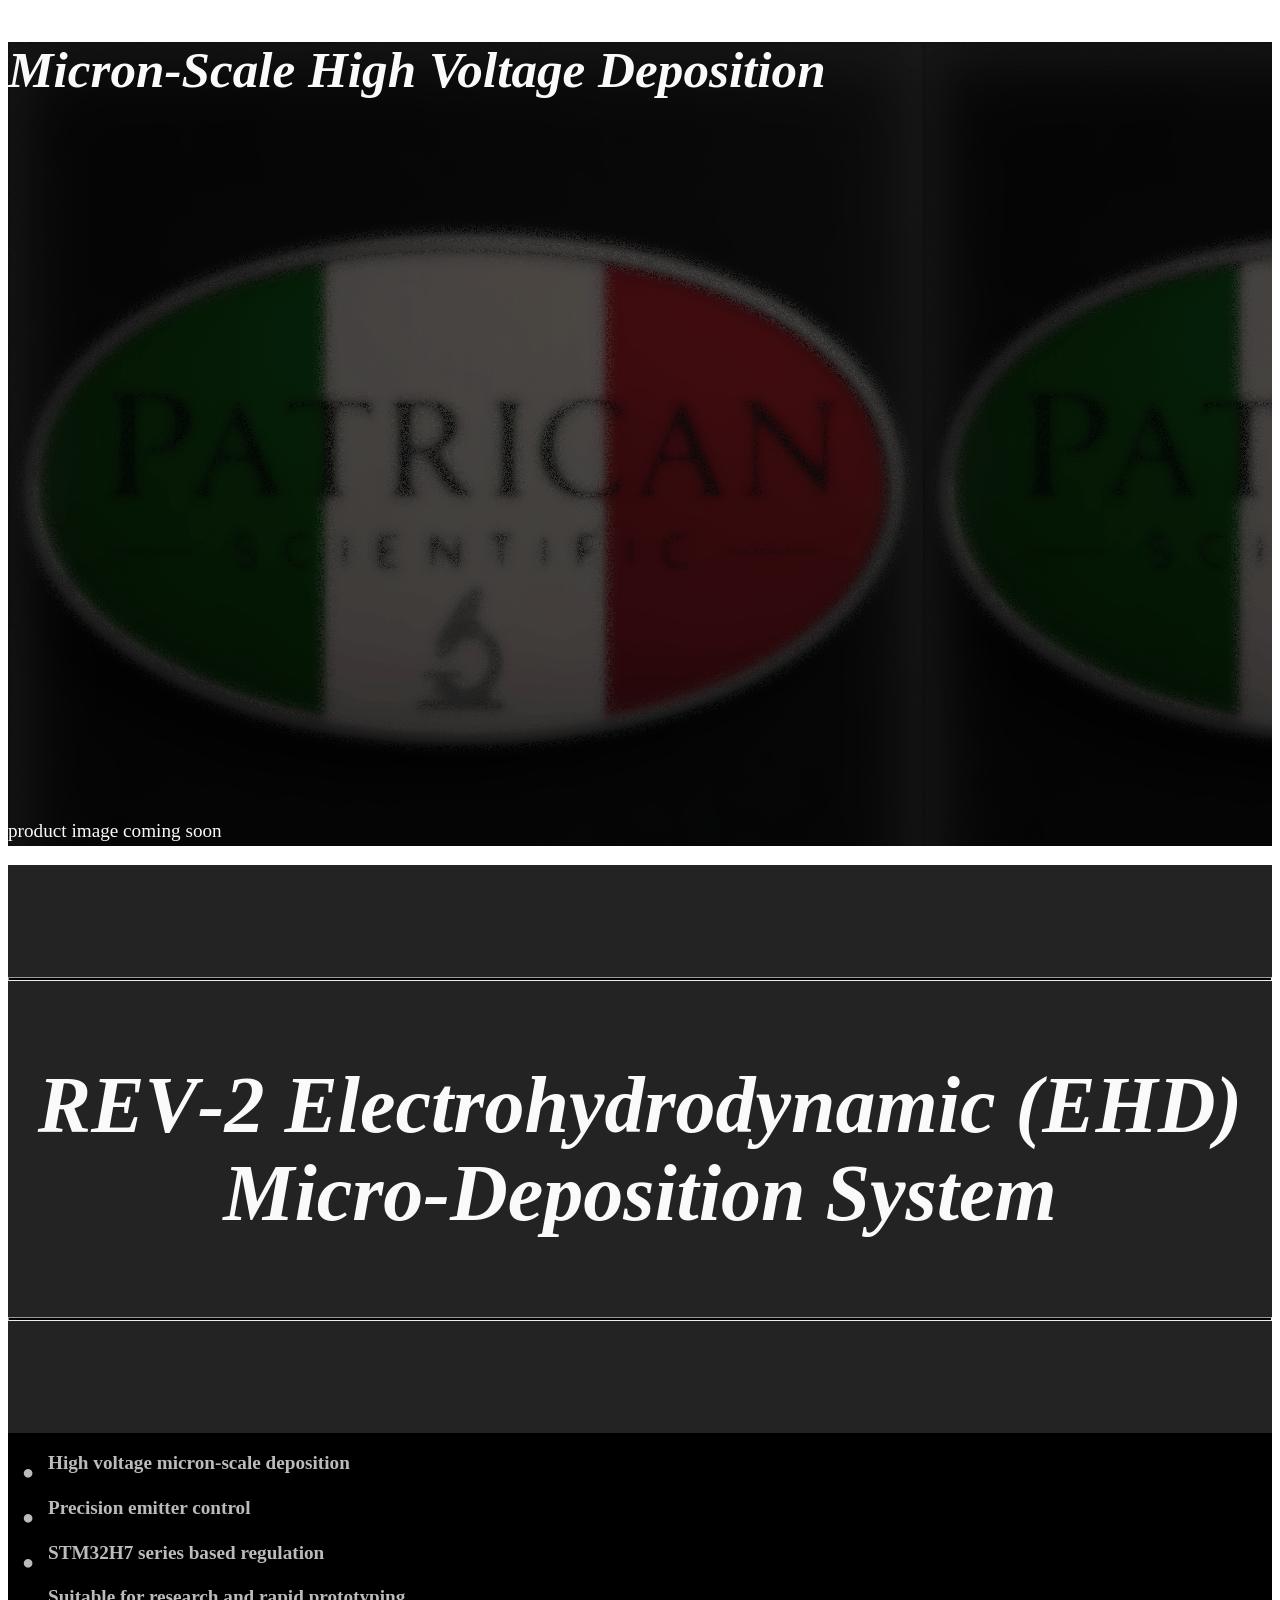
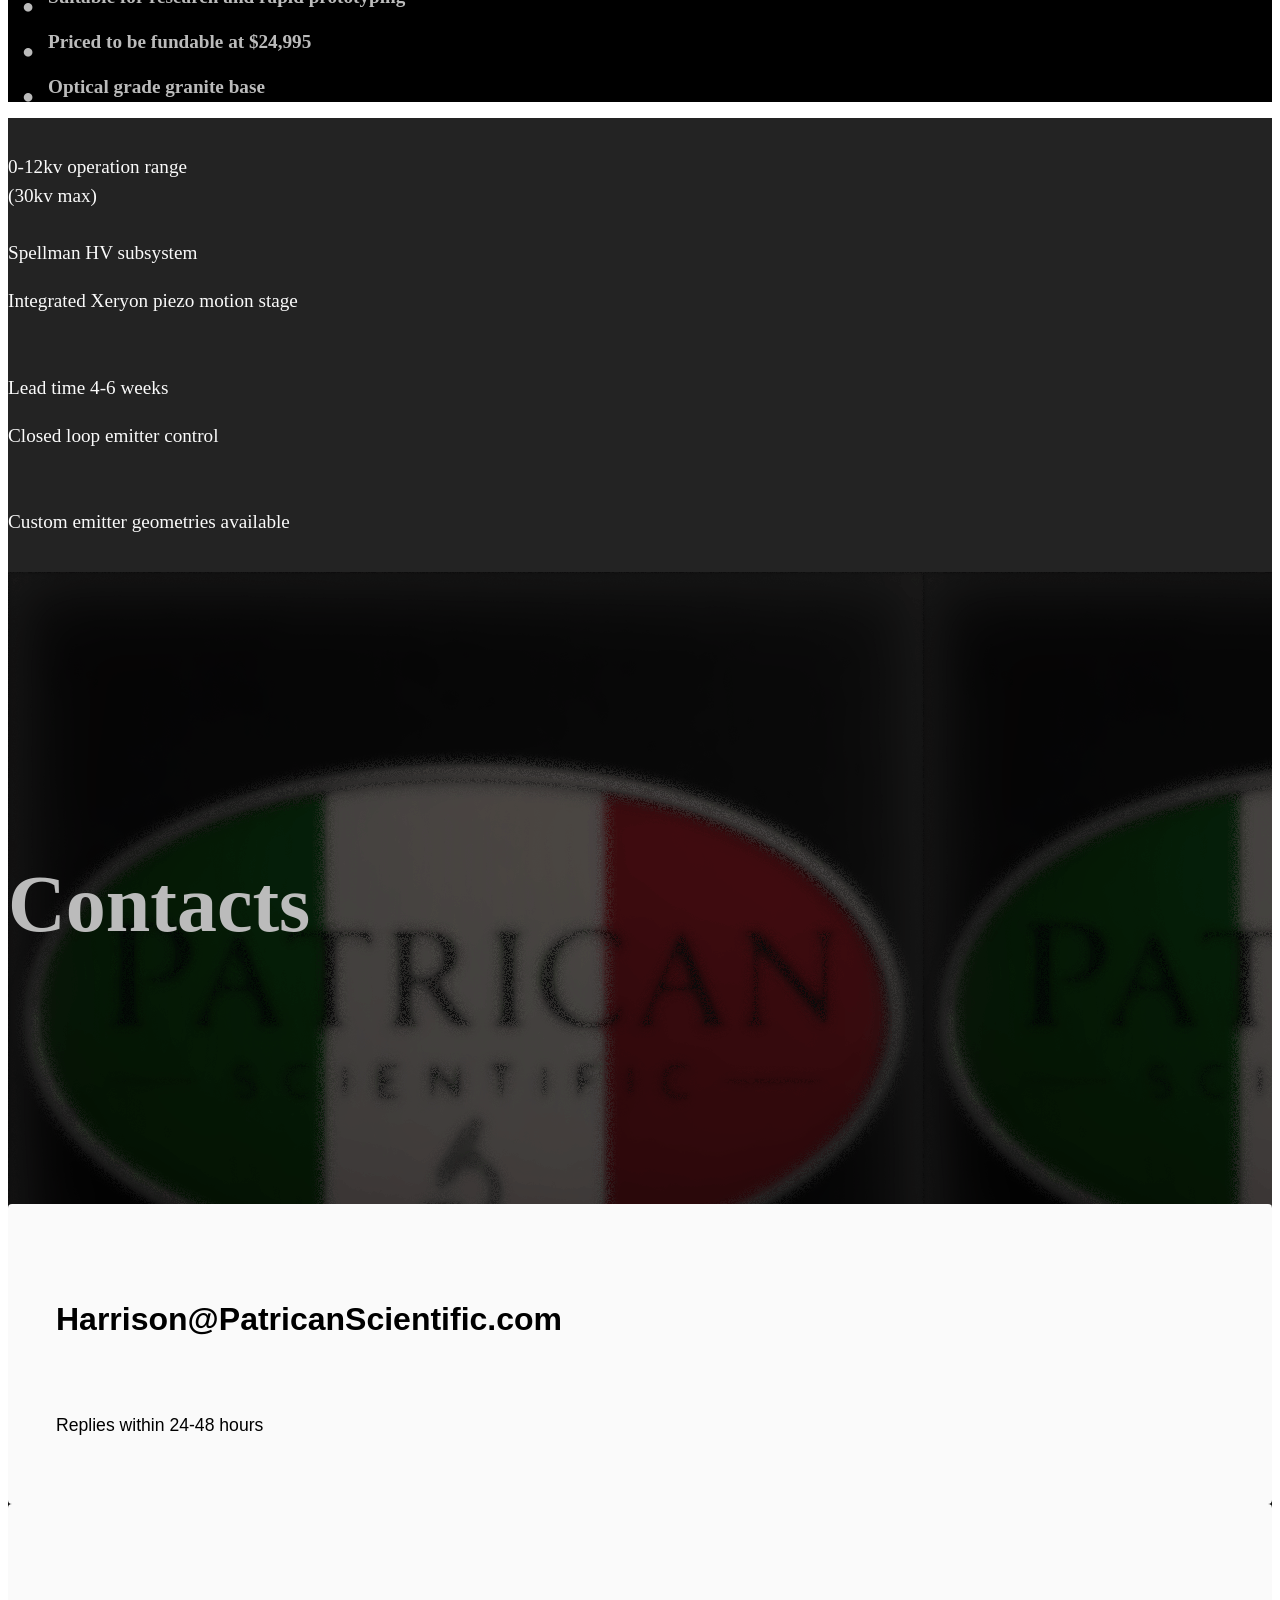
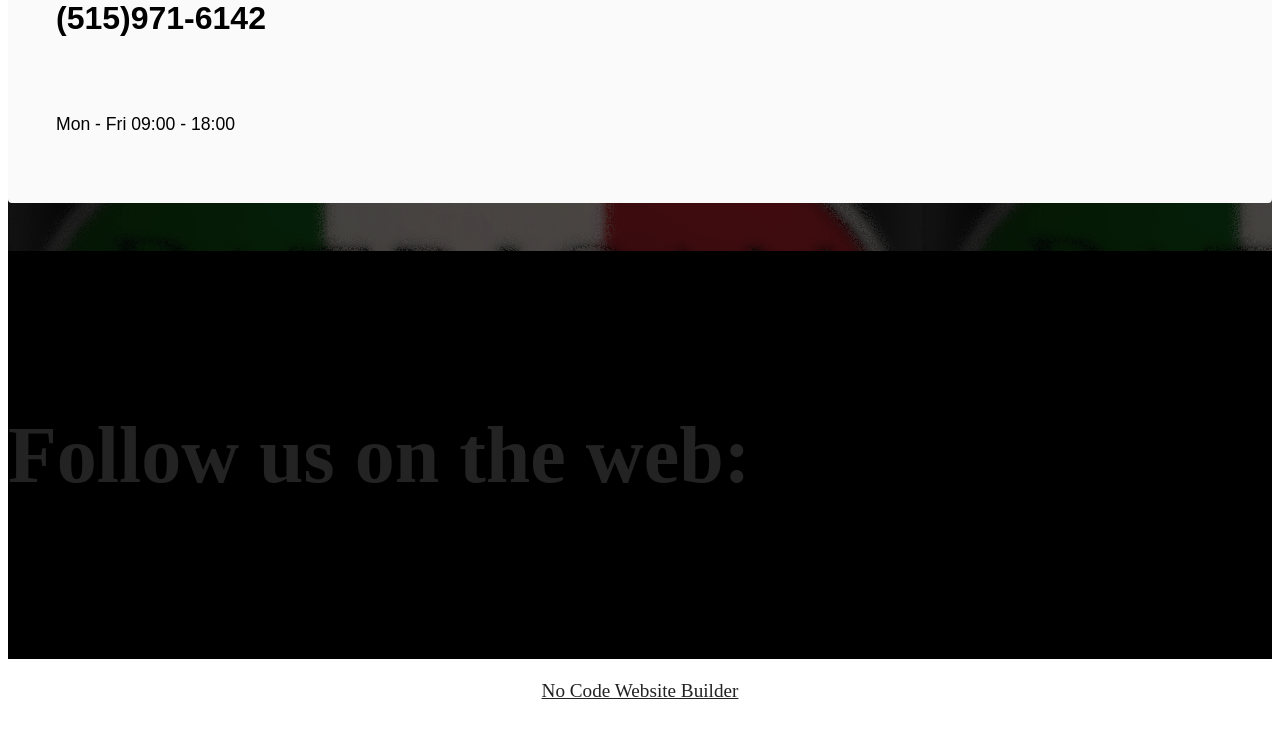
==== index.html @ cf753837 "Add files via upload" ====
<!DOCTYPE html>
<html  >
<head>
  <!-- Site made with Mobirise Website Builder v6.1.12, https://mobirise.com -->
  <meta charset="UTF-8">
  <meta http-equiv="X-UA-Compatible" content="IE=edge">
  <meta name="generator" content="Mobirise v6.1.12, mobirise.com">
  <meta name="viewport" content="width=device-width, initial-scale=1, minimum-scale=1">
  <link rel="shortcut icon" href="assets/images/logo5.png" type="image/x-icon">
  <meta name="description" content="">
  
  
  <title>Home</title>
  <link rel="stylesheet" href="assets/web/assets/mobirise-icons2/mobirise2.css">
  <link rel="stylesheet" href="assets/bootstrap/css/bootstrap.min.css">
  <link rel="stylesheet" href="assets/parallax/jarallax.css">
  <link rel="stylesheet" href="assets/animatecss/animate.css">
  <link rel="stylesheet" href="assets/socicon/css/styles.css">
  <link rel="stylesheet" href="assets/theme/css/style.css">
  <link rel="preload" href="https://fonts.googleapis.com/css?family=Ramabhadra:400&display=swap" as="style" onload="this.onload=null;this.rel='stylesheet'">
  <noscript><link rel="stylesheet" href="https://fonts.googleapis.com/css?family=Ramabhadra:400&display=swap"></noscript>
  <link rel="preload" href="https://fonts.googleapis.com/css?family=Unbounded:200,300,400,500,600,700,800,900&display=swap" as="style" onload="this.onload=null;this.rel='stylesheet'">
  <noscript><link rel="stylesheet" href="https://fonts.googleapis.com/css?family=Unbounded:200,300,400,500,600,700,800,900&display=swap"></noscript>
  <link rel="preload" href="https://fonts.googleapis.com/css?family=Jost:100,200,300,400,500,600,700,800,900,100i,200i,300i,400i,500i,600i,700i,800i,900i&display=swap" as="style" onload="this.onload=null;this.rel='stylesheet'">
  <noscript><link rel="stylesheet" href="https://fonts.googleapis.com/css?family=Jost:100,200,300,400,500,600,700,800,900,100i,200i,300i,400i,500i,600i,700i,800i,900i&display=swap"></noscript>
  <link rel="preload" as="style" href="assets/mobirise/css/mbr-additional.css?v=DB24hC"><link rel="stylesheet" href="assets/mobirise/css/mbr-additional.css?v=DB24hC" type="text/css">

  
  
  
</head>
<body>
  
  <section data-bs-version="5.1" class="header2 cid-vs7mv48EbZ mbr-fullscreen mbr-parallax-background" id="header2-0">

    

    
    <div class="mbr-overlay" style="opacity: 0.7; background-color: rgb(0, 0, 0);"></div>

    <div class="container">
        <div class="row">
            <div class="col-12 col-lg-7">
                <h1 class="mbr-section-title mbr-fonts-style mb-3 display-1"><strong style=""><em>Micron-Scale High Voltage Deposition</em></strong><br><br><br><br><br><br><br><br><br><br><br><br><strong><em><br></em></strong></h1>
                
                <p class="mbr-text mbr-fonts-style display-7">product image coming soon</p>
                
            </div>
        </div>
    </div>
</section>

<section data-bs-version="5.1" class="content6 cid-vs7t2xeZ8v" id="content6-3">
    
    <div class="container-fluid">
        <div class="row justify-content-center">
            <div class="col-md-12 col-lg-12">
                <hr class="line">
                <p class="mbr-text align-center mbr-fonts-style my-4 display-2"><strong><em>REV‑2 Electrohydrodynamic (EHD) Micro‑Deposition System</em></strong></p>
                <hr class="line">
            </div>
        </div>
    </div>
</section>

<section data-bs-version="5.1" class="content13 cid-vs7tKMHSzO" id="content13-5">
    

    
    
    <div class="container-fluid">
        <div class="row justify-content-center">
            
        </div>
        <div class="row justify-content-center">
            <div class="col-md-12 col-lg-12">
                <div class="row justify-content-center">
                    <div class="col-12 col-lg-6">
                        <ul class="list mbr-fonts-style display-7">
                            <li><strong>High voltage micron-scale deposition</strong></li>
                            <li><strong>Precision emitter control</strong></li>
                            <li><strong>STM32H7 series based regulation</strong></li>
                        </ul>
                    </div>
                    <div class="col-12 col-lg-6">
                        <ul class="list mbr-fonts-style display-7">
                            <li><strong>Suitable for research and rapid prototyping</strong></li>
                            <li><strong>Priced to be fundable at $24,995</strong></li><li><strong>Optical grade granite base</strong></li>
                        </ul>
                    </div>
                </div>
            </div>
        </div>
    </div>
</section>

<section data-bs-version="5.1" class="features18 cid-vs7vmHVQzK" id="features18-6">

    

    
    
    <div class="container">
        
        <div class="row mt-4">
            <div class="item features-without-image mb-3 col-12 col-md-4">
                <div class="item-wrapper mb-4">
                    <div class="card-box align-left">
                        
                        <p class="mbr-text mbr-fonts-style mb-3 display-7">0-12kv operation range<br>(30kv max)<br><br>Spellman HV subsystem</p>
                        <div class="link-wrap">
                            
                        </div>
                    </div>
                </div>
            </div>
            <div class="item features-without-image mb-3 col-12 col-md-4">
                <div class="item-wrapper mb-4">
                    <div class="card-box align-left">
                        
                        <p class="mbr-text mbr-fonts-style mb-3 display-7">Integrated Xeryon piezo motion stage<br><br><br>Lead time 4-6 weeks</p>
                        <div class="link-wrap">
                            
                        </div>
                    </div>
                </div>
            </div>
            <div class="item features-without-image mb-3 col-12 col-md-4">
                <div class="item-wrapper mb-4">
                    <div class="card-box align-left">
                        
                        <p class="mbr-text mbr-fonts-style mb-3 display-7">Closed loop emitter control<br><br><br>Custom emitter geometries available</p>
                        <div class="link-wrap">
                            
                        </div>
                    </div>
                </div>
            </div>
        </div>
    </div>
</section>

<section data-bs-version="5.1" class="contacts1 cid-vs7xmb3SnW mbr-parallax-background" id="contacts1-7">

    

    
    <div class="mbr-overlay" style="opacity: 0; background-color: rgb(0, 0, 0);">
    </div>
    <div class="container-fluid">
        <div class="mbr-section-head">
            <h3 class="mbr-section-title mbr-fonts-style align-center mb-0 display-2">
                <strong><br></strong><br><strong>Contacts</strong><br><br><strong><br></strong>
            </h3>
            
        </div>
        <div class="row justify-content-center mt-4">
            <div class="card col-12 col-lg-6">
                <div class="card-wrapper">
                    <div class="card-box align-center">
                        <div class="image-wrapper">
                            <span class="mbr-iconfont mobi-mbri-letter mobi-mbri" style="color: rgb(0, 0, 0); fill: rgb(0, 0, 0);"></span>
                        </div>
                        <h4 class="card-title mbr-fonts-style mb-2 display-5"><strong>Harrison@PatricanScientific.com</strong></h4>
                        <p class="mbr-text mbr-fonts-style mb-2 display-4"><br>Replies within 24-48 hours</p>
                        
                    </div>
                </div>
            </div>
            <div class="card col-12 col-lg-6">
                <div class="card-wrapper">
                    <div class="card-box align-center">
                        <div class="image-wrapper">
                            <span class="mbr-iconfont mobi-mbri-mobile-2 mobi-mbri" style="color: rgb(0, 0, 0); fill: rgb(0, 0, 0);"></span>
                        </div>
                        <h4 class="card-title mbr-fonts-style align-center mb-2 display-5">
                            <strong>(515)971-6142</strong></h4>
                        <p class="mbr-text mbr-fonts-style mb-2 display-4">
                            <br>Mon - Fri 09:00 - 18:00</p>
                        
                    </div>
                </div>
            </div>
        </div>
    </div>
</section>

<section data-bs-version="5.1" class="social2 cid-vs8x1QLv6Y" id="share2-9">
    
     
    
    
    

    <div class="container">
        <div class="media-container-row">
            <div class="col-12">
                <h3 class="mbr-section-title align-center mb-3 mbr-fonts-style display-2">
                    <strong>Follow us on the web:</strong></h3>
                <div>
                    <div class="mbr-social-likes align-center" data-counters="false">
                        <span class="btn btn-social facebook m-2">
                            <i class="socicon socicon-facebook"></i>
                        </span>
                        
                        
                        
                        
                        
                    </div>
                </div>
            </div>
        </div>
    </div>
</section><section class="display-7" style="padding: 0;align-items: center;justify-content: center;flex-wrap: wrap;    align-content: center;display: flex;position: relative;height: 4rem;"><a href="https://mobiri.se/" style="flex: 1 1;height: 4rem;position: absolute;width: 100%;z-index: 1;"><img alt="" style="height: 4rem;" src="[data-uri]"></a><p style="margin: 0;text-align: center;" class="display-7">&#8204;</p><a style="z-index:1" href="https://mobirise.com/builder/no-code-website-builder.html">No Code Website Builder</a></section><script src="assets/bootstrap/js/bootstrap.bundle.min.js"></script>  <script src="assets/parallax/jarallax.js"></script>  <script src="assets/smoothscroll/smooth-scroll.js"></script>  <script src="assets/ytplayer/index.js"></script>  <script src="assets/sociallikes/social-likes.js"></script>  <script src="assets/theme/js/script.js"></script>  
  
  
 <div id="scrollToTop" class="scrollToTop mbr-arrow-up"><a style="text-align: center;"><i class="mbr-arrow-up-icon mbr-arrow-up-icon-cm cm-icon cm-icon-smallarrow-up"></i></a></div>
    <input name="animation" type="hidden">
  </body>
</html>
---- assets/mobirise/css/mbr-additional.css ----
.btn {
  border-width: 2px;
}
body {
  font-family: Jost;
}
.display-1 {
  font-family: 'Comfortaa', display;
  font-size: 3.2rem;
  line-height: 1.1;
}
.display-1 > .mbr-iconfont {
  font-size: 4rem;
}
.display-2 {
  font-family: 'Comfortaa', display;
  font-size: 5rem;
  line-height: 1.1;
}
.display-2 > .mbr-iconfont {
  font-size: 6.25rem;
}
.display-4 {
  font-family: 'Biryani', sans-serif;
  font-size: 1.1rem;
  line-height: 1.5;
}
.display-4 > .mbr-iconfont {
  font-size: 1.375rem;
}
.display-5 {
  font-family: 'Biryani', sans-serif;
  font-size: 2rem;
  line-height: 1.5;
}
.display-5 > .mbr-iconfont {
  font-size: 2.5rem;
}
.display-7 {
  font-family: 'Comfortaa', display;
  font-size: 1.2rem;
  line-height: 1.5;
}
.display-7 > .mbr-iconfont {
  font-size: 1.5rem;
}
/* ---- Fluid typography for mobile devices ---- */
/* 1.4 - font scale ratio ( bootstrap == 1.42857 ) */
/* 100vw - current viewport width */
/* (48 - 20)  48 == 48rem == 768px, 20 == 20rem == 320px(minimal supported viewport) */
/* 0.65 - min scale variable, may vary */
@media (max-width: 992px) {
  .display-1 {
    font-size: 2.56rem;
  }
}
@media (max-width: 768px) {
  .display-1 {
    font-size: 2.24rem;
    font-size: calc( 1.77rem + (3.2 - 1.77) * ((100vw - 20rem) / (48 - 20)));
    line-height: calc( 1.1 * (1.77rem + (3.2 - 1.77) * ((100vw - 20rem) / (48 - 20))));
  }
  .display-2 {
    font-size: 4rem;
    font-size: calc( 2.4rem + (5 - 2.4) * ((100vw - 20rem) / (48 - 20)));
    line-height: calc( 1.3 * (2.4rem + (5 - 2.4) * ((100vw - 20rem) / (48 - 20))));
  }
  .display-4 {
    font-size: 0.88rem;
    font-size: calc( 1.0350000000000001rem + (1.1 - 1.0350000000000001) * ((100vw - 20rem) / (48 - 20)));
    line-height: calc( 1.4 * (1.0350000000000001rem + (1.1 - 1.0350000000000001) * ((100vw - 20rem) / (48 - 20))));
  }
  .display-5 {
    font-size: 1.6rem;
    font-size: calc( 1.35rem + (2 - 1.35) * ((100vw - 20rem) / (48 - 20)));
    line-height: calc( 1.4 * (1.35rem + (2 - 1.35) * ((100vw - 20rem) / (48 - 20))));
  }
  .display-7 {
    font-size: 0.96rem;
    font-size: calc( 1.07rem + (1.2 - 1.07) * ((100vw - 20rem) / (48 - 20)));
    line-height: calc( 1.4 * (1.07rem + (1.2 - 1.07) * ((100vw - 20rem) / (48 - 20))));
  }
}
/* Buttons */
.btn {
  padding: 0.6rem 1.2rem;
  border-radius: 4px;
}
.btn-sm {
  padding: 0.6rem 1.2rem;
  border-radius: 4px;
}
.btn-md {
  padding: 0.6rem 1.2rem;
  border-radius: 4px;
}
.btn-lg {
  padding: 1rem 2.6rem;
  border-radius: 4px;
}
.bg-primary {
  background-color: #232323 !important;
}
.bg-success {
  background-color: #bbbbbb !important;
}
.bg-info {
  background-color: #74da70 !important;
}
.bg-warning {
  background-color: #000000 !important;
}
.bg-danger {
  background-color: #ffe885 !important;
}
.btn-primary,
.btn-primary:active {
  background-color: #232323 !important;
  border-color: #232323 !important;
  color: #ffffff !important;
  box-shadow: 0 2px 2px 0 rgba(0, 0, 0, 0.2);
}
.btn-primary:hover,
.btn-primary:focus,
.btn-primary.focus,
.btn-primary.active {
  color: #ffffff !important;
  background-color: #000000 !important;
  border-color: #000000 !important;
  box-shadow: 0 2px 5px 0 rgba(0, 0, 0, 0.2);
}
.btn-primary.disabled,
.btn-primary:disabled {
  color: #ffffff !important;
  background-color: #000000 !important;
  border-color: #000000 !important;
}
.btn-secondary,
.btn-secondary:active {
  background-color: #ff6666 !important;
  border-color: #ff6666 !important;
  color: #ffffff !important;
  box-shadow: 0 2px 2px 0 rgba(0, 0, 0, 0.2);
}
.btn-secondary:hover,
.btn-secondary:focus,
.btn-secondary.focus,
.btn-secondary.active {
  color: #ffffff !important;
  background-color: #ff0f0f !important;
  border-color: #ff0f0f !important;
  box-shadow: 0 2px 5px 0 rgba(0, 0, 0, 0.2);
}
.btn-secondary.disabled,
.btn-secondary:disabled {
  color: #ffffff !important;
  background-color: #ff0f0f !important;
  border-color: #ff0f0f !important;
}
.btn-info,
.btn-info:active {
  background-color: #74da70 !important;
  border-color: #74da70 !important;
  color: #ffffff !important;
  box-shadow: 0 2px 2px 0 rgba(0, 0, 0, 0.2);
}
.btn-info:hover,
.btn-info:focus,
.btn-info.focus,
.btn-info.active {
  color: #ffffff !important;
  background-color: #37c132 !important;
  border-color: #37c132 !important;
  box-shadow: 0 2px 5px 0 rgba(0, 0, 0, 0.2);
}
.btn-info.disabled,
.btn-info:disabled {
  color: #ffffff !important;
  background-color: #37c132 !important;
  border-color: #37c132 !important;
}
.btn-success,
.btn-success:active {
  background-color: #bbbbbb !important;
  border-color: #bbbbbb !important;
  color: #ffffff !important;
  box-shadow: 0 2px 2px 0 rgba(0, 0, 0, 0.2);
}
.btn-success:hover,
.btn-success:focus,
.btn-success.focus,
.btn-success.active {
  color: #ffffff !important;
  background-color: #909090 !important;
  border-color: #909090 !important;
  box-shadow: 0 2px 5px 0 rgba(0, 0, 0, 0.2);
}
.btn-success.disabled,
.btn-success:disabled {
  color: #ffffff !important;
  background-color: #909090 !important;
  border-color: #909090 !important;
}
.btn-warning,
.btn-warning:active {
  background-color: #000000 !important;
  border-color: #000000 !important;
  color: #ffffff !important;
  box-shadow: 0 2px 2px 0 rgba(0, 0, 0, 0.2);
}
.btn-warning:hover,
.btn-warning:focus,
.btn-warning.focus,
.btn-warning.active {
  color: #ffffff !important;
  background-color: #000000 !important;
  border-color: #000000 !important;
  box-shadow: 0 2px 5px 0 rgba(0, 0, 0, 0.2);
}
.btn-warning.disabled,
.btn-warning:disabled {
  color: #ffffff !important;
  background-color: #000000 !important;
  border-color: #000000 !important;
}
.btn-danger,
.btn-danger:active {
  background-color: #ffe885 !important;
  border-color: #ffe885 !important;
  color: #856c00 !important;
  box-shadow: 0 2px 2px 0 rgba(0, 0, 0, 0.2);
}
.btn-danger:hover,
.btn-danger:focus,
.btn-danger.focus,
.btn-danger.active {
  color: #2e2600 !important;
  background-color: #ffd82e !important;
  border-color: #ffd82e !important;
  box-shadow: 0 2px 5px 0 rgba(0, 0, 0, 0.2);
}
.btn-danger.disabled,
.btn-danger:disabled {
  color: #856c00 !important;
  background-color: #ffd82e !important;
  border-color: #ffd82e !important;
}
.btn-white,
.btn-white:active {
  background-color: #fafafa !important;
  border-color: #fafafa !important;
  color: #7a7a7a !important;
  box-shadow: 0 2px 2px 0 rgba(0, 0, 0, 0.2);
}
.btn-white:hover,
.btn-white:focus,
.btn-white.focus,
.btn-white.active {
  color: #4f4f4f !important;
  background-color: #cfcfcf !important;
  border-color: #cfcfcf !important;
  box-shadow: 0 2px 5px 0 rgba(0, 0, 0, 0.2);
}
.btn-white.disabled,
.btn-white:disabled {
  color: #7a7a7a !important;
  background-color: #cfcfcf !important;
  border-color: #cfcfcf !important;
}
.btn-black,
.btn-black:active {
  background-color: #232323 !important;
  border-color: #232323 !important;
  color: #ffffff !important;
  box-shadow: 0 2px 2px 0 rgba(0, 0, 0, 0.2);
}
.btn-black:hover,
.btn-black:focus,
.btn-black.focus,
.btn-black.active {
  color: #ffffff !important;
  background-color: #000000 !important;
  border-color: #000000 !important;
  box-shadow: 0 2px 5px 0 rgba(0, 0, 0, 0.2);
}
.btn-black.disabled,
.btn-black:disabled {
  color: #ffffff !important;
  background-color: #000000 !important;
  border-color: #000000 !important;
}
.btn-primary-outline,
.btn-primary-outline:active {
  background-color: transparent !important;
  border-color: #232323;
  color: #232323;
}
.btn-primary-outline:hover,
.btn-primary-outline:focus,
.btn-primary-outline.focus,
.btn-primary-outline.active {
  color: #000000 !important;
  background-color: transparent!important;
  border-color: #000000 !important;
  box-shadow: none!important;
}
.btn-primary-outline.disabled,
.btn-primary-outline:disabled {
  color: #ffffff !important;
  background-color: #232323 !important;
  border-color: #232323 !important;
}
.btn-secondary-outline,
.btn-secondary-outline:active {
  background-color: transparent !important;
  border-color: #ff6666;
  color: #ff6666;
}
.btn-secondary-outline:hover,
.btn-secondary-outline:focus,
.btn-secondary-outline.focus,
.btn-secondary-outline.active {
  color: #ff0f0f !important;
  background-color: transparent!important;
  border-color: #ff0f0f !important;
  box-shadow: none!important;
}
.btn-secondary-outline.disabled,
.btn-secondary-outline:disabled {
  color: #ffffff !important;
  background-color: #ff6666 !important;
  border-color: #ff6666 !important;
}
.btn-info-outline,
.btn-info-outline:active {
  background-color: transparent !important;
  border-color: #74da70;
  color: #74da70;
}
.btn-info-outline:hover,
.btn-info-outline:focus,
.btn-info-outline.focus,
.btn-info-outline.active {
  color: #37c132 !important;
  background-color: transparent!important;
  border-color: #37c132 !important;
  box-shadow: none!important;
}
.btn-info-outline.disabled,
.btn-info-outline:disabled {
  color: #ffffff !important;
  background-color: #74da70 !important;
  border-color: #74da70 !important;
}
.btn-success-outline,
.btn-success-outline:active {
  background-color: transparent !important;
  border-color: #bbbbbb;
  color: #bbbbbb;
}
.btn-success-outline:hover,
.btn-success-outline:focus,
.btn-success-outline.focus,
.btn-success-outline.active {
  color: #909090 !important;
  background-color: transparent!important;
  border-color: #909090 !important;
  box-shadow: none!important;
}
.btn-success-outline.disabled,
.btn-success-outline:disabled {
  color: #ffffff !important;
  background-color: #bbbbbb !important;
  border-color: #bbbbbb !important;
}
.btn-warning-outline,
.btn-warning-outline:active {
  background-color: transparent !important;
  border-color: #000000;
  color: #000000;
}
.btn-warning-outline:hover,
.btn-warning-outline:focus,
.btn-warning-outline.focus,
.btn-warning-outline.active {
  color: #000000 !important;
  background-color: transparent!important;
  border-color: #000000 !important;
  box-shadow: none!important;
}
.btn-warning-outline.disabled,
.btn-warning-outline:disabled {
  color: #ffffff !important;
  background-color: #000000 !important;
  border-color: #000000 !important;
}
.btn-danger-outline,
.btn-danger-outline:active {
  background-color: transparent !important;
  border-color: #ffe885;
  color: #ffe885;
}
.btn-danger-outline:hover,
.btn-danger-outline:focus,
.btn-danger-outline.focus,
.btn-danger-outline.active {
  color: #ffd82e !important;
  background-color: transparent!important;
  border-color: #ffd82e !important;
  box-shadow: none!important;
}
.btn-danger-outline.disabled,
.btn-danger-outline:disabled {
  color: #856c00 !important;
  background-color: #ffe885 !important;
  border-color: #ffe885 !important;
}
.btn-black-outline,
.btn-black-outline:active {
  background-color: transparent !important;
  border-color: #232323;
  color: #232323;
}
.btn-black-outline:hover,
.btn-black-outline:focus,
.btn-black-outline.focus,
.btn-black-outline.active {
  color: #000000 !important;
  background-color: transparent!important;
  border-color: #000000 !important;
  box-shadow: none!important;
}
.btn-black-outline.disabled,
.btn-black-outline:disabled {
  color: #ffffff !important;
  background-color: #232323 !important;
  border-color: #232323 !important;
}
.btn-white-outline,
.btn-white-outline:active {
  background-color: transparent !important;
  border-color: #fafafa;
  color: #fafafa;
}
.btn-white-outline:hover,
.btn-white-outline:focus,
.btn-white-outline.focus,
.btn-white-outline.active {
  color: #cfcfcf !important;
  background-color: transparent!important;
  border-color: #cfcfcf !important;
  box-shadow: none!important;
}
.btn-white-outline.disabled,
.btn-white-outline:disabled {
  color: #7a7a7a !important;
  background-color: #fafafa !important;
  border-color: #fafafa !important;
}
.text-primary {
  color: #232323 !important;
}
.text-secondary {
  color: #ff6666 !important;
}
.text-success {
  color: #bbbbbb !important;
}
.text-info {
  color: #74da70 !important;
}
.text-warning {
  color: #000000 !important;
}
.text-danger {
  color: #ffe885 !important;
}
.text-white {
  color: #fafafa !important;
}
.text-black {
  color: #232323 !important;
}
a.text-primary:hover,
a.text-primary:focus,
a.text-primary.active {
  color: #000000 !important;
}
a.text-secondary:hover,
a.text-secondary:focus,
a.text-secondary.active {
  color: #ff0000 !important;
}
a.text-success:hover,
a.text-success:focus,
a.text-success.active {
  color: #888888 !important;
}
a.text-info:hover,
a.text-info:focus,
a.text-info.active {
  color: #34b52f !important;
}
a.text-warning:hover,
a.text-warning:focus,
a.text-warning.active {
  color: #000000 !important;
}
a.text-danger:hover,
a.text-danger:focus,
a.text-danger.active {
  color: #ffd51f !important;
}
a.text-white:hover,
a.text-white:focus,
a.text-white.active {
  color: #c7c7c7 !important;
}
a.text-black:hover,
a.text-black:focus,
a.text-black.active {
  color: #000000 !important;
}
a[class*="text-"]:not(.nav-link):not(.dropdown-item):not([role]):not(.navbar-caption) {
  position: relative;
  background-image: transparent;
  background-size: 10000px 2px;
  background-repeat: no-repeat;
  background-position: 0px 1.2em;
  background-position: -10000px 1.2em;
}
a[class*="text-"]:not(.nav-link):not(.dropdown-item):not([role]):not(.navbar-caption):hover {
  transition: background-position 2s ease-in-out;
  background-image: linear-gradient(currentColor 50%, currentColor 50%);
  background-position: 0px 1.2em;
}
.nav-tabs .nav-link.active {
  color: #232323;
}
.nav-tabs .nav-link:not(.active) {
  color: #232323;
}
.alert-success {
  background-color: #70c770;
}
.alert-info {
  background-color: #74da70;
}
.alert-warning {
  background-color: #000000;
}
.alert-danger {
  background-color: #ffe885;
}
.mbr-section-btn a.btn:not(.btn-form) {
  border-radius: 100px;
}
.mbr-gallery-filter li a {
  border-radius: 100px !important;
}
.mbr-gallery-filter li.active .btn {
  background-color: #232323;
  border-color: #232323;
  color: #ffffff;
}
.mbr-gallery-filter li.active .btn:focus {
  box-shadow: none;
}
.nav-tabs .nav-link {
  border-radius: 100px !important;
}
a,
a:hover {
  color: #232323;
}
.mbr-plan-header.bg-primary .mbr-plan-subtitle,
.mbr-plan-header.bg-primary .mbr-plan-price-desc {
  color: #d5d5d5;
}
.mbr-plan-header.bg-success .mbr-plan-subtitle,
.mbr-plan-header.bg-success .mbr-plan-price-desc {
  color: #fbfbfb;
}
.mbr-plan-header.bg-info .mbr-plan-subtitle,
.mbr-plan-header.bg-info .mbr-plan-price-desc {
  color: #ffffff;
}
.mbr-plan-header.bg-warning .mbr-plan-subtitle,
.mbr-plan-header.bg-warning .mbr-plan-price-desc {
  color: #b3b3b3;
}
.mbr-plan-header.bg-danger .mbr-plan-subtitle,
.mbr-plan-header.bg-danger .mbr-plan-price-desc {
  color: #ffffff;
}
/* Scroll to top button*/
#scrollToTop a {
  border-radius: 100px;
}
.form-control {
  font-family: 'Biryani', sans-serif;
  font-size: 1.1rem;
  line-height: 1.5;
  font-weight: 400;
}
.form-control > .mbr-iconfont {
  font-size: 1.375rem;
}
.form-control:hover,
.form-control:focus {
  box-shadow: rgba(0, 0, 0, 0.07) 0px 1px 1px 0px, rgba(0, 0, 0, 0.07) 0px 1px 3px 0px, rgba(0, 0, 0, 0.03) 0px 0px 0px 1px;
  border-color: #232323 !important;
}
.form-control:-webkit-input-placeholder {
  font-family: 'Biryani', sans-serif;
  font-size: 1.1rem;
  line-height: 1.5;
  font-weight: 400;
}
.form-control:-webkit-input-placeholder > .mbr-iconfont {
  font-size: 1.375rem;
}
blockquote {
  border-color: #232323;
}
/* Forms */
.mbr-form .input-group-btn a.btn {
  border-radius: 100px !important;
}
.mbr-form .input-group-btn a.btn:hover {
  box-shadow: 0 10px 40px 0 rgba(0, 0, 0, 0.2);
}
.mbr-form .input-group-btn button[type="submit"] {
  border-radius: 100px !important;
  padding: 1rem 3rem;
}
.mbr-form .input-group-btn button[type="submit"]:hover {
  box-shadow: 0 10px 40px 0 rgba(0, 0, 0, 0.2);
}
.jq-selectbox li:hover,
.jq-selectbox li.selected {
  background-color: #232323;
  color: #ffffff;
}
.jq-number__spin {
  transition: 0.25s ease;
}
.jq-number__spin:hover {
  border-color: #232323;
}
.jq-selectbox .jq-selectbox__trigger-arrow,
.jq-number__spin.minus:after,
.jq-number__spin.plus:after {
  transition: 0.4s;
  border-top-color: #353535;
  border-bottom-color: #353535;
}
.jq-selectbox:hover .jq-selectbox__trigger-arrow,
.jq-number__spin.minus:hover:after,
.jq-number__spin.plus:hover:after {
  border-top-color: #232323;
  border-bottom-color: #232323;
}
.xdsoft_datetimepicker .xdsoft_calendar td.xdsoft_default,
.xdsoft_datetimepicker .xdsoft_calendar td.xdsoft_current,
.xdsoft_datetimepicker .xdsoft_timepicker .xdsoft_time_box > div > div.xdsoft_current {
  color: #ffffff !important;
  background-color: #232323 !important;
  box-shadow: none !important;
}
.xdsoft_datetimepicker .xdsoft_calendar td:hover,
.xdsoft_datetimepicker .xdsoft_timepicker .xdsoft_time_box > div > div:hover {
  color: #000000 !important;
  background: #ff6666 !important;
  box-shadow: none !important;
}
.lazy-bg {
  background-image: none !important;
}
.lazy-placeholder:not(section),
.lazy-none {
  display: block;
  position: relative;
  padding-bottom: 56.25%;
  width: 100%;
  height: auto;
}
iframe.lazy-placeholder,
.lazy-placeholder:after {
  content: '';
  position: absolute;
  width: 200px;
  height: 200px;
  background: transparent no-repeat center;
  background-size: contain;
  top: 50%;
  left: 50%;
  transform: translateX(-50%) translateY(-50%);
  background-image: url("data:image/svg+xml;charset=UTF-8,%3csvg width='32' height='32' viewBox='0 0 64 64' xmlns='http://www.w3.org/2000/svg' stroke='%23232323' %3e%3cg fill='none' fill-rule='evenodd'%3e%3cg transform='translate(16 16)' stroke-width='2'%3e%3ccircle stroke-opacity='.5' cx='16' cy='16' r='16'/%3e%3cpath d='M32 16c0-9.94-8.06-16-16-16'%3e%3canimateTransform attributeName='transform' type='rotate' from='0 16 16' to='360 16 16' dur='1s' repeatCount='indefinite'/%3e%3c/path%3e%3c/g%3e%3c/g%3e%3c/svg%3e");
}
section.lazy-placeholder:after {
  opacity: 0.5;
}
body {
  overflow-x: hidden;
}
a {
  transition: color 0.6s;
}
*:focus-visible {
  outline: red solid 2px !important;
  outline-offset: 2px !important;
  transition: outline 0.2s ease-in-out;
}
.cid-vscQKBsn2q {
  z-index: 1000;
  width: 100%;
  position: relative;
  min-height: 60px;
}
.cid-vscQKBsn2q nav.navbar {
  position: fixed;
}
.cid-vscQKBsn2q .dropdown-item:before {
  font-family: Moririse2 !important;
  content: "\e966";
  display: inline-block;
  width: 0;
  position: absolute;
  left: 1rem;
  top: 0.5rem;
  margin-right: 0.5rem;
  line-height: 1;
  font-size: inherit;
  vertical-align: middle;
  text-align: center;
  overflow: hidden;
  transform: scale(0, 1);
  transition: all 0.25s ease-in-out;
}
.cid-vscQKBsn2q .dropdown-menu {
  padding: 0;
  border-radius: 4px;
  box-shadow: 0 1px 3px 0 rgba(0, 0, 0, 0.1);
}
.cid-vscQKBsn2q .dropdown-item {
  border-bottom: 1px solid #e6e6e6;
}
.cid-vscQKBsn2q .dropdown-item:hover,
.cid-vscQKBsn2q .dropdown-item:focus {
  background: #232323 !important;
  color: white !important;
}
.cid-vscQKBsn2q .dropdown-item:hover span {
  color: white;
}
.cid-vscQKBsn2q .dropdown-item:first-child {
  border-top-left-radius: 4px;
  border-top-right-radius: 4px;
}
.cid-vscQKBsn2q .dropdown-item:last-child {
  border-bottom: none;
  border-bottom-left-radius: 4px;
  border-bottom-right-radius: 4px;
}
.cid-vscQKBsn2q .nav-dropdown .link {
  padding: 0 0.3em !important;
  margin: 0.667em 1em !important;
}
.cid-vscQKBsn2q .nav-dropdown .link.dropdown-toggle::after {
  margin-left: 0.5rem;
  margin-top: 0.2rem;
}
.cid-vscQKBsn2q .nav-link {
  position: relative;
}
.cid-vscQKBsn2q .container {
  display: flex;
  margin: auto;
  flex-wrap: nowrap;
  flex-wrap: wrap;
}
@media (max-width: 991px) {
  .cid-vscQKBsn2q .container {
    flex-wrap: wrap;
  }
}
.cid-vscQKBsn2q .container-fluid {
  flex-wrap: nowrap;
  flex-wrap: wrap;
}
@media (max-width: 991px) {
  .cid-vscQKBsn2q .container-fluid {
    flex-wrap: wrap;
  }
}
.cid-vscQKBsn2q .iconfont-wrapper {
  color: #000000 !important;
  font-size: 1.5rem;
  padding-right: 0.5rem;
}
.cid-vscQKBsn2q .dropdown-menu,
.cid-vscQKBsn2q .navbar.opened {
  background: #fffbfb !important;
}
.cid-vscQKBsn2q .nav-item:focus,
.cid-vscQKBsn2q .nav-link:focus {
  outline: none;
}
.cid-vscQKBsn2q .dropdown .dropdown-menu .dropdown-item {
  width: auto;
  transition: all 0.25s ease-in-out;
}
.cid-vscQKBsn2q .dropdown .dropdown-menu .dropdown-item::after {
  right: 0.5rem;
}
.cid-vscQKBsn2q .dropdown .dropdown-menu .dropdown-item .mbr-iconfont {
  margin-right: 0.5rem;
  vertical-align: sub;
}
.cid-vscQKBsn2q .dropdown .dropdown-menu .dropdown-item .mbr-iconfont:before {
  display: inline-block;
  transform: scale(1, 1);
  transition: all 0.25s ease-in-out;
}
.cid-vscQKBsn2q .collapsed .dropdown-menu .dropdown-item:before {
  display: none;
}
.cid-vscQKBsn2q .collapsed .dropdown .dropdown-menu .dropdown-item {
  padding: 0.235em 1.5em 0.235em 1.5em !important;
  transition: none;
  margin: 0 !important;
}
.cid-vscQKBsn2q .navbar {
  min-height: 70px;
  transition: all 0.3s;
  border-bottom: 1px solid transparent;
  box-shadow: 0 1px 3px 0 rgba(0, 0, 0, 0.1);
  background: #fffbfb;
}
.cid-vscQKBsn2q .navbar.opened {
  transition: all 0.3s;
}
.cid-vscQKBsn2q .navbar .dropdown-item {
  padding: 0.5rem 1.8rem;
}
.cid-vscQKBsn2q .navbar .navbar-logo img {
  width: auto;
}
.cid-vscQKBsn2q .navbar .navbar-collapse {
  justify-content: flex-end;
  z-index: 1;
}
.cid-vscQKBsn2q .navbar.collapsed {
  justify-content: center;
}
.cid-vscQKBsn2q .navbar.collapsed .nav-item .nav-link::before {
  display: none;
}
.cid-vscQKBsn2q .navbar.collapsed.opened .dropdown-menu {
  top: 0;
}
@media (min-width: 992px) {
  .cid-vscQKBsn2q .navbar.collapsed.opened:not(.navbar-short) .navbar-collapse {
    max-height: calc(98.5vh - 5.3rem);
  }
}
.cid-vscQKBsn2q .navbar.collapsed .dropdown-menu .dropdown-submenu {
  left: 0 !important;
}
.cid-vscQKBsn2q .navbar.collapsed .dropdown-menu .dropdown-item:after {
  right: auto;
}
.cid-vscQKBsn2q .navbar.collapsed .dropdown-menu .dropdown-toggle[data-toggle="dropdown-submenu"]:after {
  margin-left: 0.5rem;
  margin-top: 0.2rem;
  border-top: 0.35em solid;
  border-right: 0.35em solid transparent;
  border-left: 0.35em solid transparent;
  border-bottom: 0;
  top: 41%;
}
.cid-vscQKBsn2q .navbar.collapsed ul.navbar-nav li {
  margin: auto;
}
.cid-vscQKBsn2q .navbar.collapsed .dropdown-menu .dropdown-item {
  padding: 0.25rem 1.5rem;
  text-align: center;
}
.cid-vscQKBsn2q .navbar.collapsed .icons-menu {
  padding-left: 0;
  padding-right: 0;
  padding-top: 0.5rem;
  padding-bottom: 0.5rem;
}
@media (max-width: 991px) {
  .cid-vscQKBsn2q .navbar .nav-item .nav-link::before {
    display: none;
  }
  .cid-vscQKBsn2q .navbar.opened .dropdown-menu {
    top: 0;
  }
  .cid-vscQKBsn2q .navbar .dropdown-menu .dropdown-submenu {
    left: 0 !important;
  }
  .cid-vscQKBsn2q .navbar .dropdown-menu .dropdown-item:after {
    right: auto;
  }
  .cid-vscQKBsn2q .navbar .dropdown-menu .dropdown-toggle[data-toggle="dropdown-submenu"]:after {
    margin-left: 0.5rem;
    margin-top: 0.2rem;
    border-top: 0.35em solid;
    border-right: 0.35em solid transparent;
    border-left: 0.35em solid transparent;
    border-bottom: 0;
    top: 40%;
  }
  .cid-vscQKBsn2q .navbar .navbar-logo img {
    height: 3rem !important;
  }
  .cid-vscQKBsn2q .navbar ul.navbar-nav li {
    margin: auto;
  }
  .cid-vscQKBsn2q .navbar .dropdown-menu .dropdown-item {
    padding: 0.25rem 1.5rem !important;
    text-align: center;
  }
  .cid-vscQKBsn2q .navbar .navbar-brand {
    flex-shrink: initial;
    flex-basis: auto;
    word-break: break-word;
    padding-right: 2rem;
  }
  .cid-vscQKBsn2q .navbar .navbar-toggler {
    flex-basis: auto;
  }
  .cid-vscQKBsn2q .navbar .icons-menu {
    padding-left: 0;
    padding-top: 0.5rem;
    padding-bottom: 0.5rem;
  }
}
@media (max-width: 991px) and (max-width: 767px) {
  .cid-vscQKBsn2q .navbar .navbar-brand {
    width: calc(100% - 31px);
  }
}
.cid-vscQKBsn2q .navbar.navbar-short {
  min-height: 60px;
}
.cid-vscQKBsn2q .navbar.navbar-short .navbar-logo img {
  height: 2.5rem !important;
}
.cid-vscQKBsn2q .navbar.navbar-short .navbar-brand {
  min-height: 60px;
  padding: 0;
}
.cid-vscQKBsn2q .navbar-brand {
  min-height: 70px;
  flex-shrink: 0;
  align-items: center;
  margin-right: 0;
  padding: 10px 0;
  transition: all 0.3s;
  word-break: break-word;
  z-index: 1;
}
.cid-vscQKBsn2q .navbar-brand .navbar-caption {
  line-height: inherit !important;
}
.cid-vscQKBsn2q .navbar-brand .navbar-logo a {
  outline: none;
}
.cid-vscQKBsn2q .dropdown-item.active,
.cid-vscQKBsn2q .dropdown-item:active {
  background-color: transparent;
}
.cid-vscQKBsn2q .navbar-expand-lg .navbar-nav .nav-link {
  padding: 0;
}
.cid-vscQKBsn2q .nav-dropdown .link.dropdown-toggle {
  margin-right: 1.667em;
}
.cid-vscQKBsn2q .nav-dropdown .link.dropdown-toggle[aria-expanded="true"] {
  margin-right: 0;
  padding: 0.667em 1.667em;
}
.cid-vscQKBsn2q .navbar.navbar-expand-lg .dropdown .dropdown-menu {
  background: #fffbfb;
}
.cid-vscQKBsn2q .navbar.navbar-expand-lg .dropdown .dropdown-menu .dropdown-submenu {
  margin: 0;
  left: 100%;
}
.cid-vscQKBsn2q .navbar .dropdown.open > .dropdown-menu {
  display: block;
}
.cid-vscQKBsn2q ul.navbar-nav {
  flex-wrap: wrap;
}
.cid-vscQKBsn2q .navbar-buttons {
  text-align: center;
  min-width: 170px;
}
.cid-vscQKBsn2q button.navbar-toggler {
  outline: none;
  width: 31px;
  height: 20px;
  cursor: pointer;
  transition: all 0.2s;
  position: relative;
  align-self: center;
}
.cid-vscQKBsn2q button.navbar-toggler .hamburger span {
  position: absolute;
  right: 0;
  width: 30px;
  height: 2px;
  border-right: 5px;
  background-color: #000000;
}
.cid-vscQKBsn2q button.navbar-toggler .hamburger span:nth-child(1) {
  top: 0;
  transition: all 0.2s;
}
.cid-vscQKBsn2q button.navbar-toggler .hamburger span:nth-child(2) {
  top: 8px;
  transition: all 0.15s;
}
.cid-vscQKBsn2q button.navbar-toggler .hamburger span:nth-child(3) {
  top: 8px;
  transition: all 0.15s;
}
.cid-vscQKBsn2q button.navbar-toggler .hamburger span:nth-child(4) {
  top: 16px;
  transition: all 0.2s;
}
.cid-vscQKBsn2q nav.opened .hamburger span:nth-child(1) {
  top: 8px;
  width: 0;
  opacity: 0;
  right: 50%;
  transition: all 0.2s;
}
.cid-vscQKBsn2q nav.opened .hamburger span:nth-child(2) {
  transform: rotate(45deg);
  transition: all 0.25s;
}
.cid-vscQKBsn2q nav.opened .hamburger span:nth-child(3) {
  transform: rotate(-45deg);
  transition: all 0.25s;
}
.cid-vscQKBsn2q nav.opened .hamburger span:nth-child(4) {
  top: 8px;
  width: 0;
  opacity: 0;
  right: 50%;
  transition: all 0.2s;
}
.cid-vscQKBsn2q .navbar-dropdown {
  padding: 0 1rem;
  position: fixed;
}
.cid-vscQKBsn2q a.nav-link {
  display: flex;
  align-items: center;
  justify-content: center;
}
.cid-vscQKBsn2q .icons-menu {
  flex-wrap: nowrap;
  display: flex;
  justify-content: center;
  padding-left: 1rem;
  padding-right: 1rem;
  padding-top: 0.3rem;
  text-align: center;
}
@media screen and (-ms-high-contrast: active), (-ms-high-contrast: none) {
  .cid-vscQKBsn2q .navbar {
    height: 70px;
  }
  .cid-vscQKBsn2q .navbar.opened {
    height: auto;
  }
  .cid-vscQKBsn2q .nav-item .nav-link:hover::before {
    width: 175%;
    max-width: calc(100% + 2rem);
    left: -1rem;
  }
}
.cid-vs7mv48EbZ {
  background-image: url("../../../assets/images/background-1-915x915.png");
}
.cid-vs7mv48EbZ .mbr-fallback-image.disabled {
  display: none;
}
.cid-vs7mv48EbZ .mbr-fallback-image {
  display: block;
  background-size: cover;
  background-position: center center;
  width: 100%;
  height: 100%;
  position: absolute;
  top: 0;
}
.cid-vs7mv48EbZ .mbr-section-title {
  color: #fafafa;
  text-align: left;
}
.cid-vs7mv48EbZ .mbr-text,
.cid-vs7mv48EbZ .mbr-section-btn {
  color: #fafafa;
}
.cid-vs7t2xeZ8v {
  padding-top: 7rem;
  padding-bottom: 7rem;
  background-color: #232323;
}
.cid-vs7t2xeZ8v .line {
  background-color: #000000;
  align: center;
  height: 2px;
  margin: 0 auto;
}
.cid-vs7t2xeZ8v .mbr-text {
  color: #fafafa;
  text-align: center;
}
.cid-vs7tKMHSzO {
  padding-top: 1rem;
  padding-bottom: 0rem;
  background-color: #000000;
}
.cid-vs7tKMHSzO .mbr-fallback-image.disabled {
  display: none;
}
.cid-vs7tKMHSzO .mbr-fallback-image {
  display: block;
  background-size: cover;
  background-position: center center;
  width: 100%;
  height: 100%;
  position: absolute;
  top: 0;
}
.cid-vs7tKMHSzO ul {
  list-style: none;
  margin: 0;
  padding-left: 2.5rem;
}
.cid-vs7tKMHSzO li {
  position: relative;
  margin-bottom: 1rem;
}
.cid-vs7tKMHSzO ul li::before {
  position: absolute;
  left: -1.6rem;
  content: "\2022";
  color: #bbbbbb;
  font-weight: bold;
  font-size: 2rem;
  width: 1.6rem;
}
.cid-vs7tKMHSzO .list {
  color: #bbbbbb;
}
.cid-vs7vmHVQzK {
  padding-top: 1rem;
  padding-bottom: 1rem;
  background-color: #232323;
}
.cid-vs7vmHVQzK .mbr-fallback-image.disabled {
  display: none;
}
.cid-vs7vmHVQzK .mbr-fallback-image {
  display: block;
  background-size: cover;
  background-position: center center;
  width: 100%;
  height: 100%;
  position: absolute;
  top: 0;
}
.cid-vs7vmHVQzK .mbr-text,
.cid-vs7vmHVQzK .link {
  color: #fafafa;
}
.cid-vs7vmHVQzK .mbr-section-title {
  color: #fafafa;
}
.cid-vs7xmb3SnW {
  padding-top: 2rem;
  padding-bottom: 3rem;
  background-image: url("../../../assets/images/background-1-915x915.png");
}
.cid-vs7xmb3SnW .mbr-fallback-image.disabled {
  display: none;
}
.cid-vs7xmb3SnW .mbr-fallback-image {
  display: block;
  background-size: cover;
  background-position: center center;
  width: 100%;
  height: 100%;
  position: absolute;
  top: 0;
}
.cid-vs7xmb3SnW .mbr-iconfont {
  display: block;
  font-size: 5rem;
  color: #232323;
  margin-bottom: 2rem;
}
.cid-vs7xmb3SnW .card-wrapper {
  padding: 3rem;
  background: #fafafa;
  border-radius: 4px;
}
@media (max-width: 992px) {
  .cid-vs7xmb3SnW .card-wrapper {
    margin-bottom: 2rem;
  }
}
@media (max-width: 767px) {
  .cid-vs7xmb3SnW .card-wrapper {
    padding: 3rem 1rem;
  }
}
.cid-vs7xmb3SnW .mbr-section-title {
  color: #bbbbbb;
}
.cid-vs8x1QLv6Y {
  padding-top: 5rem;
  padding-bottom: 5rem;
  background-color: #000000;
}
.cid-vs8x1QLv6Y .mbr-fallback-image.disabled {
  display: none;
}
.cid-vs8x1QLv6Y .mbr-fallback-image {
  display: block;
  background-size: cover;
  background-position: center center;
  width: 100%;
  height: 100%;
  position: absolute;
  top: 0;
}
.cid-vs8x1QLv6Y [class^="socicon-"]:before,
.cid-vs8x1QLv6Y [class*=" socicon-"]:before {
  line-height: 55px;
}
.cid-vs8x1QLv6Y .btn-social {
  font-size: 32px;
  border-radius: 50%;
  width: 55px;
  height: 55px;
  line-height: 55px;
  padding: 0;
  position: relative;
  cursor: pointer;
  color: #bbbbbb;
  border-width: 2px;
  transition: all .3s;
  border-color: #bbbbbb;
}
.cid-vs8x1QLv6Y .btn-social:hover {
  background: #bbbbbb;
}
.cid-vs8x1QLv6Y .btn-social:hover i.socicon {
  color: #000000 !important;
}
.cid-vs8x1QLv6Y .mbr-section-title,
.cid-vs8x1QLv6Y .mbr-social-likes {
  color: #232323;
}
.cid-vs9S0SrxSw {
  padding-top: 10rem;
  padding-bottom: 0rem;
  background-color: #000000;
}
.cid-vs9S0SrxSw .mbr-fallback-image.disabled {
  display: none;
}
.cid-vs9S0SrxSw .mbr-fallback-image {
  display: block;
  background-size: cover;
  background-position: center center;
  width: 100%;
  height: 100%;
  position: absolute;
  top: 0;
}
@media (min-width: 992px) {
  .cid-vs9S0SrxSw .text-wrapper {
    padding: 2rem;
  }
}
.cid-vs9S0SrxSw .image-wrapper img {
  width: 100%;
  object-fit: cover;
}
@media (max-width: 767px) {
  .cid-vs9S0SrxSw .image-wrapper {
    margin-bottom: 2rem;
  }
}
---- assets/mobirise/css/mbr-additional.css ----
.btn {
  border-width: 2px;
}
body {
  font-family: Jost;
}
.display-1 {
  font-family: 'Comfortaa', display;
  font-size: 3.2rem;
  line-height: 1.1;
}
.display-1 > .mbr-iconfont {
  font-size: 4rem;
}
.display-2 {
  font-family: 'Comfortaa', display;
  font-size: 5rem;
  line-height: 1.1;
}
.display-2 > .mbr-iconfont {
  font-size: 6.25rem;
}
.display-4 {
  font-family: 'Biryani', sans-serif;
  font-size: 1.1rem;
  line-height: 1.5;
}
.display-4 > .mbr-iconfont {
  font-size: 1.375rem;
}
.display-5 {
  font-family: 'Biryani', sans-serif;
  font-size: 2rem;
  line-height: 1.5;
}
.display-5 > .mbr-iconfont {
  font-size: 2.5rem;
}
.display-7 {
  font-family: 'Comfortaa', display;
  font-size: 1.2rem;
  line-height: 1.5;
}
.display-7 > .mbr-iconfont {
  font-size: 1.5rem;
}
/* ---- Fluid typography for mobile devices ---- */
/* 1.4 - font scale ratio ( bootstrap == 1.42857 ) */
/* 100vw - current viewport width */
/* (48 - 20)  48 == 48rem == 768px, 20 == 20rem == 320px(minimal supported viewport) */
/* 0.65 - min scale variable, may vary */
@media (max-width: 992px) {
  .display-1 {
    font-size: 2.56rem;
  }
}
@media (max-width: 768px) {
  .display-1 {
    font-size: 2.24rem;
    font-size: calc( 1.77rem + (3.2 - 1.77) * ((100vw - 20rem) / (48 - 20)));
    line-height: calc( 1.1 * (1.77rem + (3.2 - 1.77) * ((100vw - 20rem) / (48 - 20))));
  }
  .display-2 {
    font-size: 4rem;
    font-size: calc( 2.4rem + (5 - 2.4) * ((100vw - 20rem) / (48 - 20)));
    line-height: calc( 1.3 * (2.4rem + (5 - 2.4) * ((100vw - 20rem) / (48 - 20))));
  }
  .display-4 {
    font-size: 0.88rem;
    font-size: calc( 1.0350000000000001rem + (1.1 - 1.0350000000000001) * ((100vw - 20rem) / (48 - 20)));
    line-height: calc( 1.4 * (1.0350000000000001rem + (1.1 - 1.0350000000000001) * ((100vw - 20rem) / (48 - 20))));
  }
  .display-5 {
    font-size: 1.6rem;
    font-size: calc( 1.35rem + (2 - 1.35) * ((100vw - 20rem) / (48 - 20)));
    line-height: calc( 1.4 * (1.35rem + (2 - 1.35) * ((100vw - 20rem) / (48 - 20))));
  }
  .display-7 {
    font-size: 0.96rem;
    font-size: calc( 1.07rem + (1.2 - 1.07) * ((100vw - 20rem) / (48 - 20)));
    line-height: calc( 1.4 * (1.07rem + (1.2 - 1.07) * ((100vw - 20rem) / (48 - 20))));
  }
}
/* Buttons */
.btn {
  padding: 0.6rem 1.2rem;
  border-radius: 4px;
}
.btn-sm {
  padding: 0.6rem 1.2rem;
  border-radius: 4px;
}
.btn-md {
  padding: 0.6rem 1.2rem;
  border-radius: 4px;
}
.btn-lg {
  padding: 1rem 2.6rem;
  border-radius: 4px;
}
.bg-primary {
  background-color: #232323 !important;
}
.bg-success {
  background-color: #bbbbbb !important;
}
.bg-info {
  background-color: #74da70 !important;
}
.bg-warning {
  background-color: #000000 !important;
}
.bg-danger {
  background-color: #ffe885 !important;
}
.btn-primary,
.btn-primary:active {
  background-color: #232323 !important;
  border-color: #232323 !important;
  color: #ffffff !important;
  box-shadow: 0 2px 2px 0 rgba(0, 0, 0, 0.2);
}
.btn-primary:hover,
.btn-primary:focus,
.btn-primary.focus,
.btn-primary.active {
  color: #ffffff !important;
  background-color: #000000 !important;
  border-color: #000000 !important;
  box-shadow: 0 2px 5px 0 rgba(0, 0, 0, 0.2);
}
.btn-primary.disabled,
.btn-primary:disabled {
  color: #ffffff !important;
  background-color: #000000 !important;
  border-color: #000000 !important;
}
.btn-secondary,
.btn-secondary:active {
  background-color: #ff6666 !important;
  border-color: #ff6666 !important;
  color: #ffffff !important;
  box-shadow: 0 2px 2px 0 rgba(0, 0, 0, 0.2);
}
.btn-secondary:hover,
.btn-secondary:focus,
.btn-secondary.focus,
.btn-secondary.active {
  color: #ffffff !important;
  background-color: #ff0f0f !important;
  border-color: #ff0f0f !important;
  box-shadow: 0 2px 5px 0 rgba(0, 0, 0, 0.2);
}
.btn-secondary.disabled,
.btn-secondary:disabled {
  color: #ffffff !important;
  background-color: #ff0f0f !important;
  border-color: #ff0f0f !important;
}
.btn-info,
.btn-info:active {
  background-color: #74da70 !important;
  border-color: #74da70 !important;
  color: #ffffff !important;
  box-shadow: 0 2px 2px 0 rgba(0, 0, 0, 0.2);
}
.btn-info:hover,
.btn-info:focus,
.btn-info.focus,
.btn-info.active {
  color: #ffffff !important;
  background-color: #37c132 !important;
  border-color: #37c132 !important;
  box-shadow: 0 2px 5px 0 rgba(0, 0, 0, 0.2);
}
.btn-info.disabled,
.btn-info:disabled {
  color: #ffffff !important;
  background-color: #37c132 !important;
  border-color: #37c132 !important;
}
.btn-success,
.btn-success:active {
  background-color: #bbbbbb !important;
  border-color: #bbbbbb !important;
  color: #ffffff !important;
  box-shadow: 0 2px 2px 0 rgba(0, 0, 0, 0.2);
}
.btn-success:hover,
.btn-success:focus,
.btn-success.focus,
.btn-success.active {
  color: #ffffff !important;
  background-color: #909090 !important;
  border-color: #909090 !important;
  box-shadow: 0 2px 5px 0 rgba(0, 0, 0, 0.2);
}
.btn-success.disabled,
.btn-success:disabled {
  color: #ffffff !important;
  background-color: #909090 !important;
  border-color: #909090 !important;
}
.btn-warning,
.btn-warning:active {
  background-color: #000000 !important;
  border-color: #000000 !important;
  color: #ffffff !important;
  box-shadow: 0 2px 2px 0 rgba(0, 0, 0, 0.2);
}
.btn-warning:hover,
.btn-warning:focus,
.btn-warning.focus,
.btn-warning.active {
  color: #ffffff !important;
  background-color: #000000 !important;
  border-color: #000000 !important;
  box-shadow: 0 2px 5px 0 rgba(0, 0, 0, 0.2);
}
.btn-warning.disabled,
.btn-warning:disabled {
  color: #ffffff !important;
  background-color: #000000 !important;
  border-color: #000000 !important;
}
.btn-danger,
.btn-danger:active {
  background-color: #ffe885 !important;
  border-color: #ffe885 !important;
  color: #856c00 !important;
  box-shadow: 0 2px 2px 0 rgba(0, 0, 0, 0.2);
}
.btn-danger:hover,
.btn-danger:focus,
.btn-danger.focus,
.btn-danger.active {
  color: #2e2600 !important;
  background-color: #ffd82e !important;
  border-color: #ffd82e !important;
  box-shadow: 0 2px 5px 0 rgba(0, 0, 0, 0.2);
}
.btn-danger.disabled,
.btn-danger:disabled {
  color: #856c00 !important;
  background-color: #ffd82e !important;
  border-color: #ffd82e !important;
}
.btn-white,
.btn-white:active {
  background-color: #fafafa !important;
  border-color: #fafafa !important;
  color: #7a7a7a !important;
  box-shadow: 0 2px 2px 0 rgba(0, 0, 0, 0.2);
}
.btn-white:hover,
.btn-white:focus,
.btn-white.focus,
.btn-white.active {
  color: #4f4f4f !important;
  background-color: #cfcfcf !important;
  border-color: #cfcfcf !important;
  box-shadow: 0 2px 5px 0 rgba(0, 0, 0, 0.2);
}
.btn-white.disabled,
.btn-white:disabled {
  color: #7a7a7a !important;
  background-color: #cfcfcf !important;
  border-color: #cfcfcf !important;
}
.btn-black,
.btn-black:active {
  background-color: #232323 !important;
  border-color: #232323 !important;
  color: #ffffff !important;
  box-shadow: 0 2px 2px 0 rgba(0, 0, 0, 0.2);
}
.btn-black:hover,
.btn-black:focus,
.btn-black.focus,
.btn-black.active {
  color: #ffffff !important;
  background-color: #000000 !important;
  border-color: #000000 !important;
  box-shadow: 0 2px 5px 0 rgba(0, 0, 0, 0.2);
}
.btn-black.disabled,
.btn-black:disabled {
  color: #ffffff !important;
  background-color: #000000 !important;
  border-color: #000000 !important;
}
.btn-primary-outline,
.btn-primary-outline:active {
  background-color: transparent !important;
  border-color: #232323;
  color: #232323;
}
.btn-primary-outline:hover,
.btn-primary-outline:focus,
.btn-primary-outline.focus,
.btn-primary-outline.active {
  color: #000000 !important;
  background-color: transparent!important;
  border-color: #000000 !important;
  box-shadow: none!important;
}
.btn-primary-outline.disabled,
.btn-primary-outline:disabled {
  color: #ffffff !important;
  background-color: #232323 !important;
  border-color: #232323 !important;
}
.btn-secondary-outline,
.btn-secondary-outline:active {
  background-color: transparent !important;
  border-color: #ff6666;
  color: #ff6666;
}
.btn-secondary-outline:hover,
.btn-secondary-outline:focus,
.btn-secondary-outline.focus,
.btn-secondary-outline.active {
  color: #ff0f0f !important;
  background-color: transparent!important;
  border-color: #ff0f0f !important;
  box-shadow: none!important;
}
.btn-secondary-outline.disabled,
.btn-secondary-outline:disabled {
  color: #ffffff !important;
  background-color: #ff6666 !important;
  border-color: #ff6666 !important;
}
.btn-info-outline,
.btn-info-outline:active {
  background-color: transparent !important;
  border-color: #74da70;
  color: #74da70;
}
.btn-info-outline:hover,
.btn-info-outline:focus,
.btn-info-outline.focus,
.btn-info-outline.active {
  color: #37c132 !important;
  background-color: transparent!important;
  border-color: #37c132 !important;
  box-shadow: none!important;
}
.btn-info-outline.disabled,
.btn-info-outline:disabled {
  color: #ffffff !important;
  background-color: #74da70 !important;
  border-color: #74da70 !important;
}
.btn-success-outline,
.btn-success-outline:active {
  background-color: transparent !important;
  border-color: #bbbbbb;
  color: #bbbbbb;
}
.btn-success-outline:hover,
.btn-success-outline:focus,
.btn-success-outline.focus,
.btn-success-outline.active {
  color: #909090 !important;
  background-color: transparent!important;
  border-color: #909090 !important;
  box-shadow: none!important;
}
.btn-success-outline.disabled,
.btn-success-outline:disabled {
  color: #ffffff !important;
  background-color: #bbbbbb !important;
  border-color: #bbbbbb !important;
}
.btn-warning-outline,
.btn-warning-outline:active {
  background-color: transparent !important;
  border-color: #000000;
  color: #000000;
}
.btn-warning-outline:hover,
.btn-warning-outline:focus,
.btn-warning-outline.focus,
.btn-warning-outline.active {
  color: #000000 !important;
  background-color: transparent!important;
  border-color: #000000 !important;
  box-shadow: none!important;
}
.btn-warning-outline.disabled,
.btn-warning-outline:disabled {
  color: #ffffff !important;
  background-color: #000000 !important;
  border-color: #000000 !important;
}
.btn-danger-outline,
.btn-danger-outline:active {
  background-color: transparent !important;
  border-color: #ffe885;
  color: #ffe885;
}
.btn-danger-outline:hover,
.btn-danger-outline:focus,
.btn-danger-outline.focus,
.btn-danger-outline.active {
  color: #ffd82e !important;
  background-color: transparent!important;
  border-color: #ffd82e !important;
  box-shadow: none!important;
}
.btn-danger-outline.disabled,
.btn-danger-outline:disabled {
  color: #856c00 !important;
  background-color: #ffe885 !important;
  border-color: #ffe885 !important;
}
.btn-black-outline,
.btn-black-outline:active {
  background-color: transparent !important;
  border-color: #232323;
  color: #232323;
}
.btn-black-outline:hover,
.btn-black-outline:focus,
.btn-black-outline.focus,
.btn-black-outline.active {
  color: #000000 !important;
  background-color: transparent!important;
  border-color: #000000 !important;
  box-shadow: none!important;
}
.btn-black-outline.disabled,
.btn-black-outline:disabled {
  color: #ffffff !important;
  background-color: #232323 !important;
  border-color: #232323 !important;
}
.btn-white-outline,
.btn-white-outline:active {
  background-color: transparent !important;
  border-color: #fafafa;
  color: #fafafa;
}
.btn-white-outline:hover,
.btn-white-outline:focus,
.btn-white-outline.focus,
.btn-white-outline.active {
  color: #cfcfcf !important;
  background-color: transparent!important;
  border-color: #cfcfcf !important;
  box-shadow: none!important;
}
.btn-white-outline.disabled,
.btn-white-outline:disabled {
  color: #7a7a7a !important;
  background-color: #fafafa !important;
  border-color: #fafafa !important;
}
.text-primary {
  color: #232323 !important;
}
.text-secondary {
  color: #ff6666 !important;
}
.text-success {
  color: #bbbbbb !important;
}
.text-info {
  color: #74da70 !important;
}
.text-warning {
  color: #000000 !important;
}
.text-danger {
  color: #ffe885 !important;
}
.text-white {
  color: #fafafa !important;
}
.text-black {
  color: #232323 !important;
}
a.text-primary:hover,
a.text-primary:focus,
a.text-primary.active {
  color: #000000 !important;
}
a.text-secondary:hover,
a.text-secondary:focus,
a.text-secondary.active {
  color: #ff0000 !important;
}
a.text-success:hover,
a.text-success:focus,
a.text-success.active {
  color: #888888 !important;
}
a.text-info:hover,
a.text-info:focus,
a.text-info.active {
  color: #34b52f !important;
}
a.text-warning:hover,
a.text-warning:focus,
a.text-warning.active {
  color: #000000 !important;
}
a.text-danger:hover,
a.text-danger:focus,
a.text-danger.active {
  color: #ffd51f !important;
}
a.text-white:hover,
a.text-white:focus,
a.text-white.active {
  color: #c7c7c7 !important;
}
a.text-black:hover,
a.text-black:focus,
a.text-black.active {
  color: #000000 !important;
}
a[class*="text-"]:not(.nav-link):not(.dropdown-item):not([role]):not(.navbar-caption) {
  position: relative;
  background-image: transparent;
  background-size: 10000px 2px;
  background-repeat: no-repeat;
  background-position: 0px 1.2em;
  background-position: -10000px 1.2em;
}
a[class*="text-"]:not(.nav-link):not(.dropdown-item):not([role]):not(.navbar-caption):hover {
  transition: background-position 2s ease-in-out;
  background-image: linear-gradient(currentColor 50%, currentColor 50%);
  background-position: 0px 1.2em;
}
.nav-tabs .nav-link.active {
  color: #232323;
}
.nav-tabs .nav-link:not(.active) {
  color: #232323;
}
.alert-success {
  background-color: #70c770;
}
.alert-info {
  background-color: #74da70;
}
.alert-warning {
  background-color: #000000;
}
.alert-danger {
  background-color: #ffe885;
}
.mbr-section-btn a.btn:not(.btn-form) {
  border-radius: 100px;
}
.mbr-gallery-filter li a {
  border-radius: 100px !important;
}
.mbr-gallery-filter li.active .btn {
  background-color: #232323;
  border-color: #232323;
  color: #ffffff;
}
.mbr-gallery-filter li.active .btn:focus {
  box-shadow: none;
}
.nav-tabs .nav-link {
  border-radius: 100px !important;
}
a,
a:hover {
  color: #232323;
}
.mbr-plan-header.bg-primary .mbr-plan-subtitle,
.mbr-plan-header.bg-primary .mbr-plan-price-desc {
  color: #d5d5d5;
}
.mbr-plan-header.bg-success .mbr-plan-subtitle,
.mbr-plan-header.bg-success .mbr-plan-price-desc {
  color: #fbfbfb;
}
.mbr-plan-header.bg-info .mbr-plan-subtitle,
.mbr-plan-header.bg-info .mbr-plan-price-desc {
  color: #ffffff;
}
.mbr-plan-header.bg-warning .mbr-plan-subtitle,
.mbr-plan-header.bg-warning .mbr-plan-price-desc {
  color: #b3b3b3;
}
.mbr-plan-header.bg-danger .mbr-plan-subtitle,
.mbr-plan-header.bg-danger .mbr-plan-price-desc {
  color: #ffffff;
}
/* Scroll to top button*/
#scrollToTop a {
  border-radius: 100px;
}
.form-control {
  font-family: 'Biryani', sans-serif;
  font-size: 1.1rem;
  line-height: 1.5;
  font-weight: 400;
}
.form-control > .mbr-iconfont {
  font-size: 1.375rem;
}
.form-control:hover,
.form-control:focus {
  box-shadow: rgba(0, 0, 0, 0.07) 0px 1px 1px 0px, rgba(0, 0, 0, 0.07) 0px 1px 3px 0px, rgba(0, 0, 0, 0.03) 0px 0px 0px 1px;
  border-color: #232323 !important;
}
.form-control:-webkit-input-placeholder {
  font-family: 'Biryani', sans-serif;
  font-size: 1.1rem;
  line-height: 1.5;
  font-weight: 400;
}
.form-control:-webkit-input-placeholder > .mbr-iconfont {
  font-size: 1.375rem;
}
blockquote {
  border-color: #232323;
}
/* Forms */
.mbr-form .input-group-btn a.btn {
  border-radius: 100px !important;
}
.mbr-form .input-group-btn a.btn:hover {
  box-shadow: 0 10px 40px 0 rgba(0, 0, 0, 0.2);
}
.mbr-form .input-group-btn button[type="submit"] {
  border-radius: 100px !important;
  padding: 1rem 3rem;
}
.mbr-form .input-group-btn button[type="submit"]:hover {
  box-shadow: 0 10px 40px 0 rgba(0, 0, 0, 0.2);
}
.jq-selectbox li:hover,
.jq-selectbox li.selected {
  background-color: #232323;
  color: #ffffff;
}
.jq-number__spin {
  transition: 0.25s ease;
}
.jq-number__spin:hover {
  border-color: #232323;
}
.jq-selectbox .jq-selectbox__trigger-arrow,
.jq-number__spin.minus:after,
.jq-number__spin.plus:after {
  transition: 0.4s;
  border-top-color: #353535;
  border-bottom-color: #353535;
}
.jq-selectbox:hover .jq-selectbox__trigger-arrow,
.jq-number__spin.minus:hover:after,
.jq-number__spin.plus:hover:after {
  border-top-color: #232323;
  border-bottom-color: #232323;
}
.xdsoft_datetimepicker .xdsoft_calendar td.xdsoft_default,
.xdsoft_datetimepicker .xdsoft_calendar td.xdsoft_current,
.xdsoft_datetimepicker .xdsoft_timepicker .xdsoft_time_box > div > div.xdsoft_current {
  color: #ffffff !important;
  background-color: #232323 !important;
  box-shadow: none !important;
}
.xdsoft_datetimepicker .xdsoft_calendar td:hover,
.xdsoft_datetimepicker .xdsoft_timepicker .xdsoft_time_box > div > div:hover {
  color: #000000 !important;
  background: #ff6666 !important;
  box-shadow: none !important;
}
.lazy-bg {
  background-image: none !important;
}
.lazy-placeholder:not(section),
.lazy-none {
  display: block;
  position: relative;
  padding-bottom: 56.25%;
  width: 100%;
  height: auto;
}
iframe.lazy-placeholder,
.lazy-placeholder:after {
  content: '';
  position: absolute;
  width: 200px;
  height: 200px;
  background: transparent no-repeat center;
  background-size: contain;
  top: 50%;
  left: 50%;
  transform: translateX(-50%) translateY(-50%);
  background-image: url("data:image/svg+xml;charset=UTF-8,%3csvg width='32' height='32' viewBox='0 0 64 64' xmlns='http://www.w3.org/2000/svg' stroke='%23232323' %3e%3cg fill='none' fill-rule='evenodd'%3e%3cg transform='translate(16 16)' stroke-width='2'%3e%3ccircle stroke-opacity='.5' cx='16' cy='16' r='16'/%3e%3cpath d='M32 16c0-9.94-8.06-16-16-16'%3e%3canimateTransform attributeName='transform' type='rotate' from='0 16 16' to='360 16 16' dur='1s' repeatCount='indefinite'/%3e%3c/path%3e%3c/g%3e%3c/g%3e%3c/svg%3e");
}
section.lazy-placeholder:after {
  opacity: 0.5;
}
body {
  overflow-x: hidden;
}
a {
  transition: color 0.6s;
}
*:focus-visible {
  outline: red solid 2px !important;
  outline-offset: 2px !important;
  transition: outline 0.2s ease-in-out;
}
.cid-vscQKBsn2q {
  z-index: 1000;
  width: 100%;
  position: relative;
  min-height: 60px;
}
.cid-vscQKBsn2q nav.navbar {
  position: fixed;
}
.cid-vscQKBsn2q .dropdown-item:before {
  font-family: Moririse2 !important;
  content: "\e966";
  display: inline-block;
  width: 0;
  position: absolute;
  left: 1rem;
  top: 0.5rem;
  margin-right: 0.5rem;
  line-height: 1;
  font-size: inherit;
  vertical-align: middle;
  text-align: center;
  overflow: hidden;
  transform: scale(0, 1);
  transition: all 0.25s ease-in-out;
}
.cid-vscQKBsn2q .dropdown-menu {
  padding: 0;
  border-radius: 4px;
  box-shadow: 0 1px 3px 0 rgba(0, 0, 0, 0.1);
}
.cid-vscQKBsn2q .dropdown-item {
  border-bottom: 1px solid #e6e6e6;
}
.cid-vscQKBsn2q .dropdown-item:hover,
.cid-vscQKBsn2q .dropdown-item:focus {
  background: #232323 !important;
  color: white !important;
}
.cid-vscQKBsn2q .dropdown-item:hover span {
  color: white;
}
.cid-vscQKBsn2q .dropdown-item:first-child {
  border-top-left-radius: 4px;
  border-top-right-radius: 4px;
}
.cid-vscQKBsn2q .dropdown-item:last-child {
  border-bottom: none;
  border-bottom-left-radius: 4px;
  border-bottom-right-radius: 4px;
}
.cid-vscQKBsn2q .nav-dropdown .link {
  padding: 0 0.3em !important;
  margin: 0.667em 1em !important;
}
.cid-vscQKBsn2q .nav-dropdown .link.dropdown-toggle::after {
  margin-left: 0.5rem;
  margin-top: 0.2rem;
}
.cid-vscQKBsn2q .nav-link {
  position: relative;
}
.cid-vscQKBsn2q .container {
  display: flex;
  margin: auto;
  flex-wrap: nowrap;
  flex-wrap: wrap;
}
@media (max-width: 991px) {
  .cid-vscQKBsn2q .container {
    flex-wrap: wrap;
  }
}
.cid-vscQKBsn2q .container-fluid {
  flex-wrap: nowrap;
  flex-wrap: wrap;
}
@media (max-width: 991px) {
  .cid-vscQKBsn2q .container-fluid {
    flex-wrap: wrap;
  }
}
.cid-vscQKBsn2q .iconfont-wrapper {
  color: #000000 !important;
  font-size: 1.5rem;
  padding-right: 0.5rem;
}
.cid-vscQKBsn2q .dropdown-menu,
.cid-vscQKBsn2q .navbar.opened {
  background: #fffbfb !important;
}
.cid-vscQKBsn2q .nav-item:focus,
.cid-vscQKBsn2q .nav-link:focus {
  outline: none;
}
.cid-vscQKBsn2q .dropdown .dropdown-menu .dropdown-item {
  width: auto;
  transition: all 0.25s ease-in-out;
}
.cid-vscQKBsn2q .dropdown .dropdown-menu .dropdown-item::after {
  right: 0.5rem;
}
.cid-vscQKBsn2q .dropdown .dropdown-menu .dropdown-item .mbr-iconfont {
  margin-right: 0.5rem;
  vertical-align: sub;
}
.cid-vscQKBsn2q .dropdown .dropdown-menu .dropdown-item .mbr-iconfont:before {
  display: inline-block;
  transform: scale(1, 1);
  transition: all 0.25s ease-in-out;
}
.cid-vscQKBsn2q .collapsed .dropdown-menu .dropdown-item:before {
  display: none;
}
.cid-vscQKBsn2q .collapsed .dropdown .dropdown-menu .dropdown-item {
  padding: 0.235em 1.5em 0.235em 1.5em !important;
  transition: none;
  margin: 0 !important;
}
.cid-vscQKBsn2q .navbar {
  min-height: 70px;
  transition: all 0.3s;
  border-bottom: 1px solid transparent;
  box-shadow: 0 1px 3px 0 rgba(0, 0, 0, 0.1);
  background: #fffbfb;
}
.cid-vscQKBsn2q .navbar.opened {
  transition: all 0.3s;
}
.cid-vscQKBsn2q .navbar .dropdown-item {
  padding: 0.5rem 1.8rem;
}
.cid-vscQKBsn2q .navbar .navbar-logo img {
  width: auto;
}
.cid-vscQKBsn2q .navbar .navbar-collapse {
  justify-content: flex-end;
  z-index: 1;
}
.cid-vscQKBsn2q .navbar.collapsed {
  justify-content: center;
}
.cid-vscQKBsn2q .navbar.collapsed .nav-item .nav-link::before {
  display: none;
}
.cid-vscQKBsn2q .navbar.collapsed.opened .dropdown-menu {
  top: 0;
}
@media (min-width: 992px) {
  .cid-vscQKBsn2q .navbar.collapsed.opened:not(.navbar-short) .navbar-collapse {
    max-height: calc(98.5vh - 5.3rem);
  }
}
.cid-vscQKBsn2q .navbar.collapsed .dropdown-menu .dropdown-submenu {
  left: 0 !important;
}
.cid-vscQKBsn2q .navbar.collapsed .dropdown-menu .dropdown-item:after {
  right: auto;
}
.cid-vscQKBsn2q .navbar.collapsed .dropdown-menu .dropdown-toggle[data-toggle="dropdown-submenu"]:after {
  margin-left: 0.5rem;
  margin-top: 0.2rem;
  border-top: 0.35em solid;
  border-right: 0.35em solid transparent;
  border-left: 0.35em solid transparent;
  border-bottom: 0;
  top: 41%;
}
.cid-vscQKBsn2q .navbar.collapsed ul.navbar-nav li {
  margin: auto;
}
.cid-vscQKBsn2q .navbar.collapsed .dropdown-menu .dropdown-item {
  padding: 0.25rem 1.5rem;
  text-align: center;
}
.cid-vscQKBsn2q .navbar.collapsed .icons-menu {
  padding-left: 0;
  padding-right: 0;
  padding-top: 0.5rem;
  padding-bottom: 0.5rem;
}
@media (max-width: 991px) {
  .cid-vscQKBsn2q .navbar .nav-item .nav-link::before {
    display: none;
  }
  .cid-vscQKBsn2q .navbar.opened .dropdown-menu {
    top: 0;
  }
  .cid-vscQKBsn2q .navbar .dropdown-menu .dropdown-submenu {
    left: 0 !important;
  }
  .cid-vscQKBsn2q .navbar .dropdown-menu .dropdown-item:after {
    right: auto;
  }
  .cid-vscQKBsn2q .navbar .dropdown-menu .dropdown-toggle[data-toggle="dropdown-submenu"]:after {
    margin-left: 0.5rem;
    margin-top: 0.2rem;
    border-top: 0.35em solid;
    border-right: 0.35em solid transparent;
    border-left: 0.35em solid transparent;
    border-bottom: 0;
    top: 40%;
  }
  .cid-vscQKBsn2q .navbar .navbar-logo img {
    height: 3rem !important;
  }
  .cid-vscQKBsn2q .navbar ul.navbar-nav li {
    margin: auto;
  }
  .cid-vscQKBsn2q .navbar .dropdown-menu .dropdown-item {
    padding: 0.25rem 1.5rem !important;
    text-align: center;
  }
  .cid-vscQKBsn2q .navbar .navbar-brand {
    flex-shrink: initial;
    flex-basis: auto;
    word-break: break-word;
    padding-right: 2rem;
  }
  .cid-vscQKBsn2q .navbar .navbar-toggler {
    flex-basis: auto;
  }
  .cid-vscQKBsn2q .navbar .icons-menu {
    padding-left: 0;
    padding-top: 0.5rem;
    padding-bottom: 0.5rem;
  }
}
@media (max-width: 991px) and (max-width: 767px) {
  .cid-vscQKBsn2q .navbar .navbar-brand {
    width: calc(100% - 31px);
  }
}
.cid-vscQKBsn2q .navbar.navbar-short {
  min-height: 60px;
}
.cid-vscQKBsn2q .navbar.navbar-short .navbar-logo img {
  height: 2.5rem !important;
}
.cid-vscQKBsn2q .navbar.navbar-short .navbar-brand {
  min-height: 60px;
  padding: 0;
}
.cid-vscQKBsn2q .navbar-brand {
  min-height: 70px;
  flex-shrink: 0;
  align-items: center;
  margin-right: 0;
  padding: 10px 0;
  transition: all 0.3s;
  word-break: break-word;
  z-index: 1;
}
.cid-vscQKBsn2q .navbar-brand .navbar-caption {
  line-height: inherit !important;
}
.cid-vscQKBsn2q .navbar-brand .navbar-logo a {
  outline: none;
}
.cid-vscQKBsn2q .dropdown-item.active,
.cid-vscQKBsn2q .dropdown-item:active {
  background-color: transparent;
}
.cid-vscQKBsn2q .navbar-expand-lg .navbar-nav .nav-link {
  padding: 0;
}
.cid-vscQKBsn2q .nav-dropdown .link.dropdown-toggle {
  margin-right: 1.667em;
}
.cid-vscQKBsn2q .nav-dropdown .link.dropdown-toggle[aria-expanded="true"] {
  margin-right: 0;
  padding: 0.667em 1.667em;
}
.cid-vscQKBsn2q .navbar.navbar-expand-lg .dropdown .dropdown-menu {
  background: #fffbfb;
}
.cid-vscQKBsn2q .navbar.navbar-expand-lg .dropdown .dropdown-menu .dropdown-submenu {
  margin: 0;
  left: 100%;
}
.cid-vscQKBsn2q .navbar .dropdown.open > .dropdown-menu {
  display: block;
}
.cid-vscQKBsn2q ul.navbar-nav {
  flex-wrap: wrap;
}
.cid-vscQKBsn2q .navbar-buttons {
  text-align: center;
  min-width: 170px;
}
.cid-vscQKBsn2q button.navbar-toggler {
  outline: none;
  width: 31px;
  height: 20px;
  cursor: pointer;
  transition: all 0.2s;
  position: relative;
  align-self: center;
}
.cid-vscQKBsn2q button.navbar-toggler .hamburger span {
  position: absolute;
  right: 0;
  width: 30px;
  height: 2px;
  border-right: 5px;
  background-color: #000000;
}
.cid-vscQKBsn2q button.navbar-toggler .hamburger span:nth-child(1) {
  top: 0;
  transition: all 0.2s;
}
.cid-vscQKBsn2q button.navbar-toggler .hamburger span:nth-child(2) {
  top: 8px;
  transition: all 0.15s;
}
.cid-vscQKBsn2q button.navbar-toggler .hamburger span:nth-child(3) {
  top: 8px;
  transition: all 0.15s;
}
.cid-vscQKBsn2q button.navbar-toggler .hamburger span:nth-child(4) {
  top: 16px;
  transition: all 0.2s;
}
.cid-vscQKBsn2q nav.opened .hamburger span:nth-child(1) {
  top: 8px;
  width: 0;
  opacity: 0;
  right: 50%;
  transition: all 0.2s;
}
.cid-vscQKBsn2q nav.opened .hamburger span:nth-child(2) {
  transform: rotate(45deg);
  transition: all 0.25s;
}
.cid-vscQKBsn2q nav.opened .hamburger span:nth-child(3) {
  transform: rotate(-45deg);
  transition: all 0.25s;
}
.cid-vscQKBsn2q nav.opened .hamburger span:nth-child(4) {
  top: 8px;
  width: 0;
  opacity: 0;
  right: 50%;
  transition: all 0.2s;
}
.cid-vscQKBsn2q .navbar-dropdown {
  padding: 0 1rem;
  position: fixed;
}
.cid-vscQKBsn2q a.nav-link {
  display: flex;
  align-items: center;
  justify-content: center;
}
.cid-vscQKBsn2q .icons-menu {
  flex-wrap: nowrap;
  display: flex;
  justify-content: center;
  padding-left: 1rem;
  padding-right: 1rem;
  padding-top: 0.3rem;
  text-align: center;
}
@media screen and (-ms-high-contrast: active), (-ms-high-contrast: none) {
  .cid-vscQKBsn2q .navbar {
    height: 70px;
  }
  .cid-vscQKBsn2q .navbar.opened {
    height: auto;
  }
  .cid-vscQKBsn2q .nav-item .nav-link:hover::before {
    width: 175%;
    max-width: calc(100% + 2rem);
    left: -1rem;
  }
}
.cid-vs7mv48EbZ {
  background-image: url("../../../assets/images/background-1-915x915.png");
}
.cid-vs7mv48EbZ .mbr-fallback-image.disabled {
  display: none;
}
.cid-vs7mv48EbZ .mbr-fallback-image {
  display: block;
  background-size: cover;
  background-position: center center;
  width: 100%;
  height: 100%;
  position: absolute;
  top: 0;
}
.cid-vs7mv48EbZ .mbr-section-title {
  color: #fafafa;
  text-align: left;
}
.cid-vs7mv48EbZ .mbr-text,
.cid-vs7mv48EbZ .mbr-section-btn {
  color: #fafafa;
}
.cid-vs7t2xeZ8v {
  padding-top: 7rem;
  padding-bottom: 7rem;
  background-color: #232323;
}
.cid-vs7t2xeZ8v .line {
  background-color: #000000;
  align: center;
  height: 2px;
  margin: 0 auto;
}
.cid-vs7t2xeZ8v .mbr-text {
  color: #fafafa;
  text-align: center;
}
.cid-vs7tKMHSzO {
  padding-top: 1rem;
  padding-bottom: 0rem;
  background-color: #000000;
}
.cid-vs7tKMHSzO .mbr-fallback-image.disabled {
  display: none;
}
.cid-vs7tKMHSzO .mbr-fallback-image {
  display: block;
  background-size: cover;
  background-position: center center;
  width: 100%;
  height: 100%;
  position: absolute;
  top: 0;
}
.cid-vs7tKMHSzO ul {
  list-style: none;
  margin: 0;
  padding-left: 2.5rem;
}
.cid-vs7tKMHSzO li {
  position: relative;
  margin-bottom: 1rem;
}
.cid-vs7tKMHSzO ul li::before {
  position: absolute;
  left: -1.6rem;
  content: "\2022";
  color: #bbbbbb;
  font-weight: bold;
  font-size: 2rem;
  width: 1.6rem;
}
.cid-vs7tKMHSzO .list {
  color: #bbbbbb;
}
.cid-vs7vmHVQzK {
  padding-top: 1rem;
  padding-bottom: 1rem;
  background-color: #232323;
}
.cid-vs7vmHVQzK .mbr-fallback-image.disabled {
  display: none;
}
.cid-vs7vmHVQzK .mbr-fallback-image {
  display: block;
  background-size: cover;
  background-position: center center;
  width: 100%;
  height: 100%;
  position: absolute;
  top: 0;
}
.cid-vs7vmHVQzK .mbr-text,
.cid-vs7vmHVQzK .link {
  color: #fafafa;
}
.cid-vs7vmHVQzK .mbr-section-title {
  color: #fafafa;
}
.cid-vs7xmb3SnW {
  padding-top: 2rem;
  padding-bottom: 3rem;
  background-image: url("../../../assets/images/background-1-915x915.png");
}
.cid-vs7xmb3SnW .mbr-fallback-image.disabled {
  display: none;
}
.cid-vs7xmb3SnW .mbr-fallback-image {
  display: block;
  background-size: cover;
  background-position: center center;
  width: 100%;
  height: 100%;
  position: absolute;
  top: 0;
}
.cid-vs7xmb3SnW .mbr-iconfont {
  display: block;
  font-size: 5rem;
  color: #232323;
  margin-bottom: 2rem;
}
.cid-vs7xmb3SnW .card-wrapper {
  padding: 3rem;
  background: #fafafa;
  border-radius: 4px;
}
@media (max-width: 992px) {
  .cid-vs7xmb3SnW .card-wrapper {
    margin-bottom: 2rem;
  }
}
@media (max-width: 767px) {
  .cid-vs7xmb3SnW .card-wrapper {
    padding: 3rem 1rem;
  }
}
.cid-vs7xmb3SnW .mbr-section-title {
  color: #bbbbbb;
}
.cid-vs8x1QLv6Y {
  padding-top: 5rem;
  padding-bottom: 5rem;
  background-color: #000000;
}
.cid-vs8x1QLv6Y .mbr-fallback-image.disabled {
  display: none;
}
.cid-vs8x1QLv6Y .mbr-fallback-image {
  display: block;
  background-size: cover;
  background-position: center center;
  width: 100%;
  height: 100%;
  position: absolute;
  top: 0;
}
.cid-vs8x1QLv6Y [class^="socicon-"]:before,
.cid-vs8x1QLv6Y [class*=" socicon-"]:before {
  line-height: 55px;
}
.cid-vs8x1QLv6Y .btn-social {
  font-size: 32px;
  border-radius: 50%;
  width: 55px;
  height: 55px;
  line-height: 55px;
  padding: 0;
  position: relative;
  cursor: pointer;
  color: #bbbbbb;
  border-width: 2px;
  transition: all .3s;
  border-color: #bbbbbb;
}
.cid-vs8x1QLv6Y .btn-social:hover {
  background: #bbbbbb;
}
.cid-vs8x1QLv6Y .btn-social:hover i.socicon {
  color: #000000 !important;
}
.cid-vs8x1QLv6Y .mbr-section-title,
.cid-vs8x1QLv6Y .mbr-social-likes {
  color: #232323;
}
.cid-vs9S0SrxSw {
  padding-top: 10rem;
  padding-bottom: 0rem;
  background-color: #000000;
}
.cid-vs9S0SrxSw .mbr-fallback-image.disabled {
  display: none;
}
.cid-vs9S0SrxSw .mbr-fallback-image {
  display: block;
  background-size: cover;
  background-position: center center;
  width: 100%;
  height: 100%;
  position: absolute;
  top: 0;
}
@media (min-width: 992px) {
  .cid-vs9S0SrxSw .text-wrapper {
    padding: 2rem;
  }
}
.cid-vs9S0SrxSw .image-wrapper img {
  width: 100%;
  object-fit: cover;
}
@media (max-width: 767px) {
  .cid-vs9S0SrxSw .image-wrapper {
    margin-bottom: 2rem;
  }
}
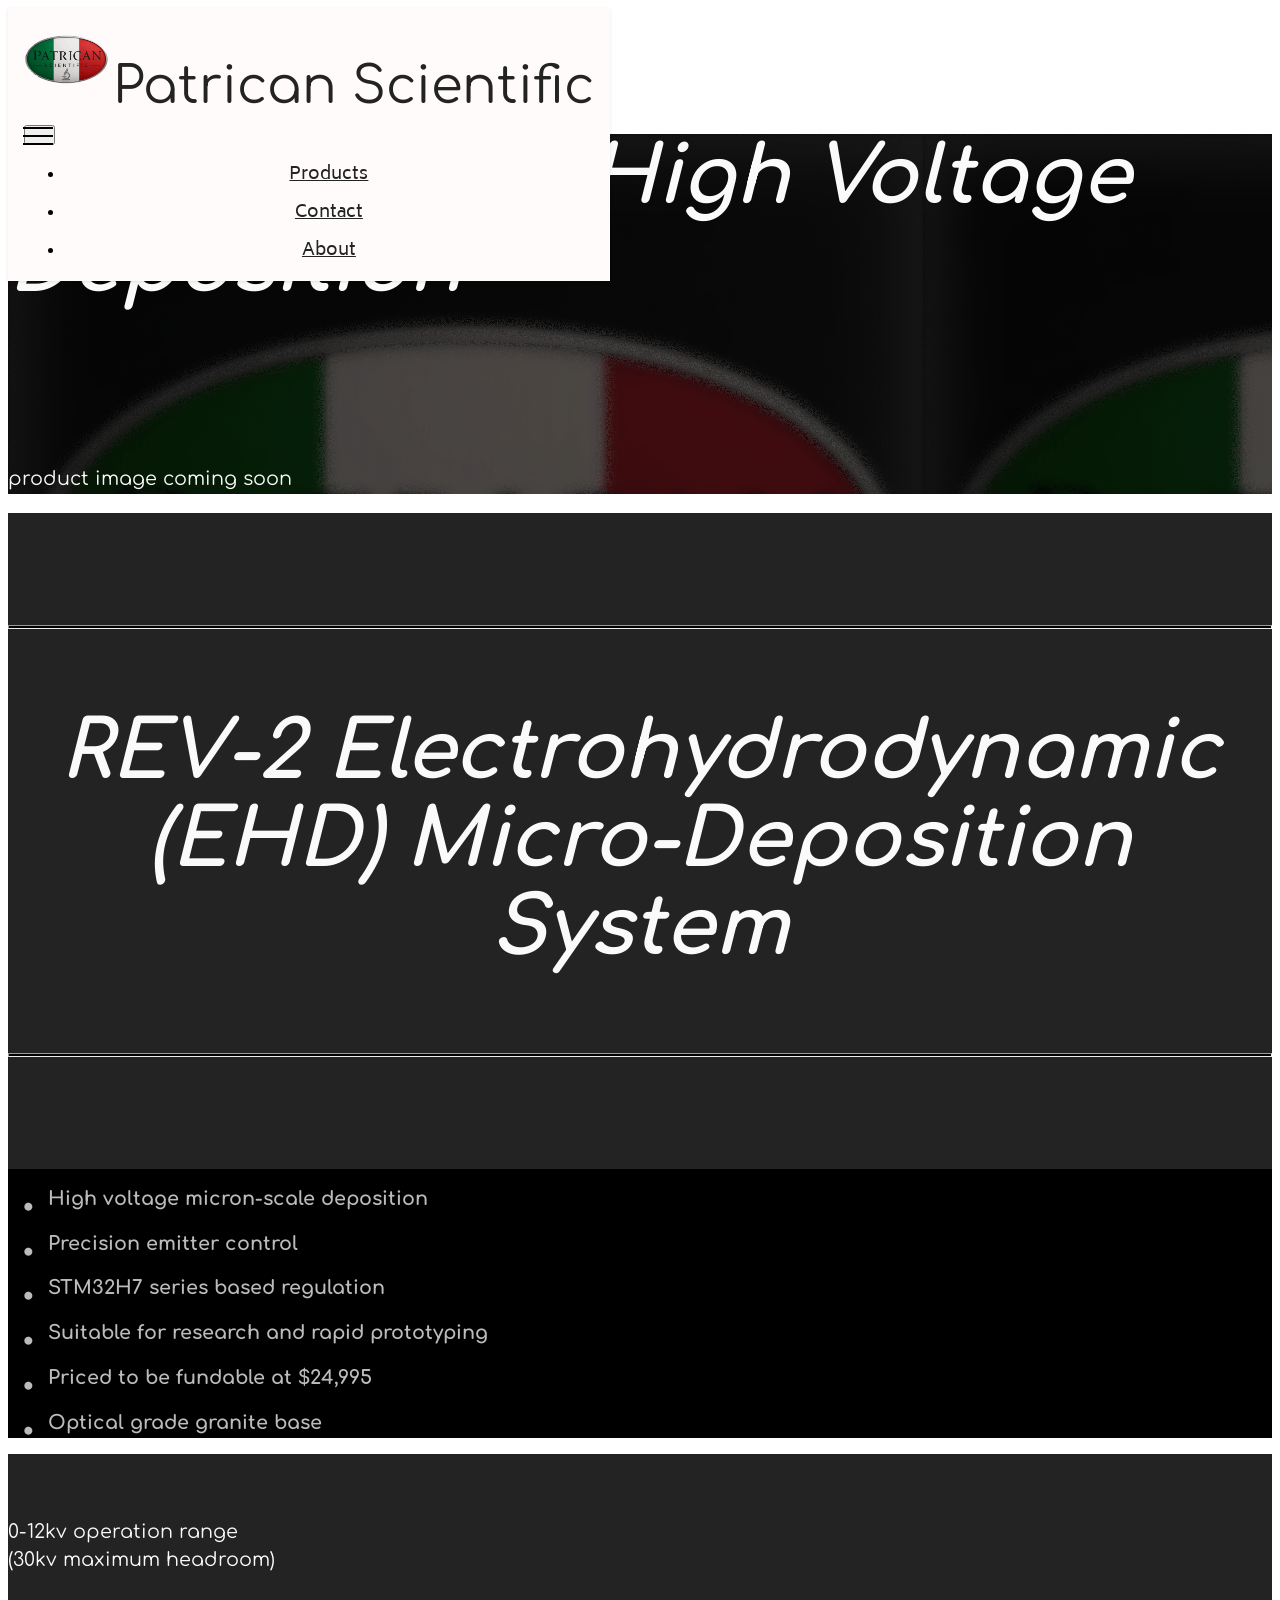
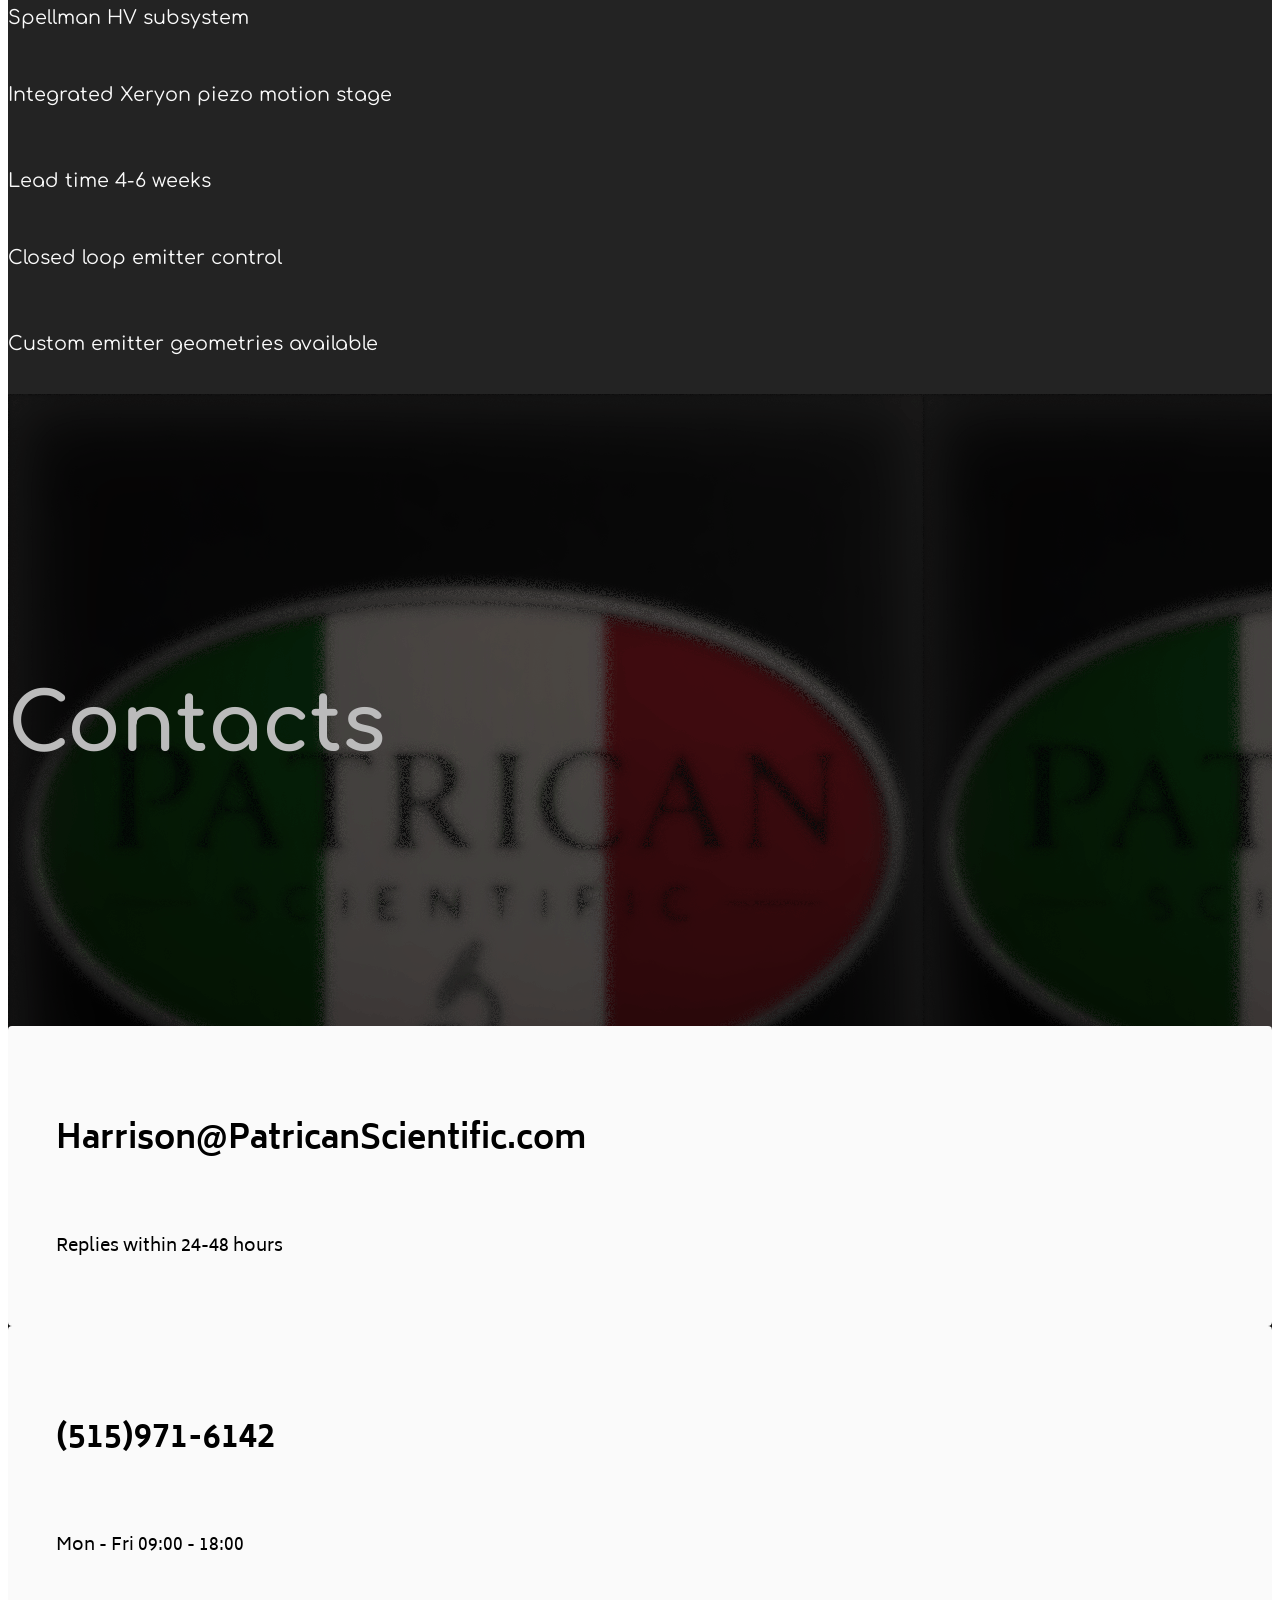
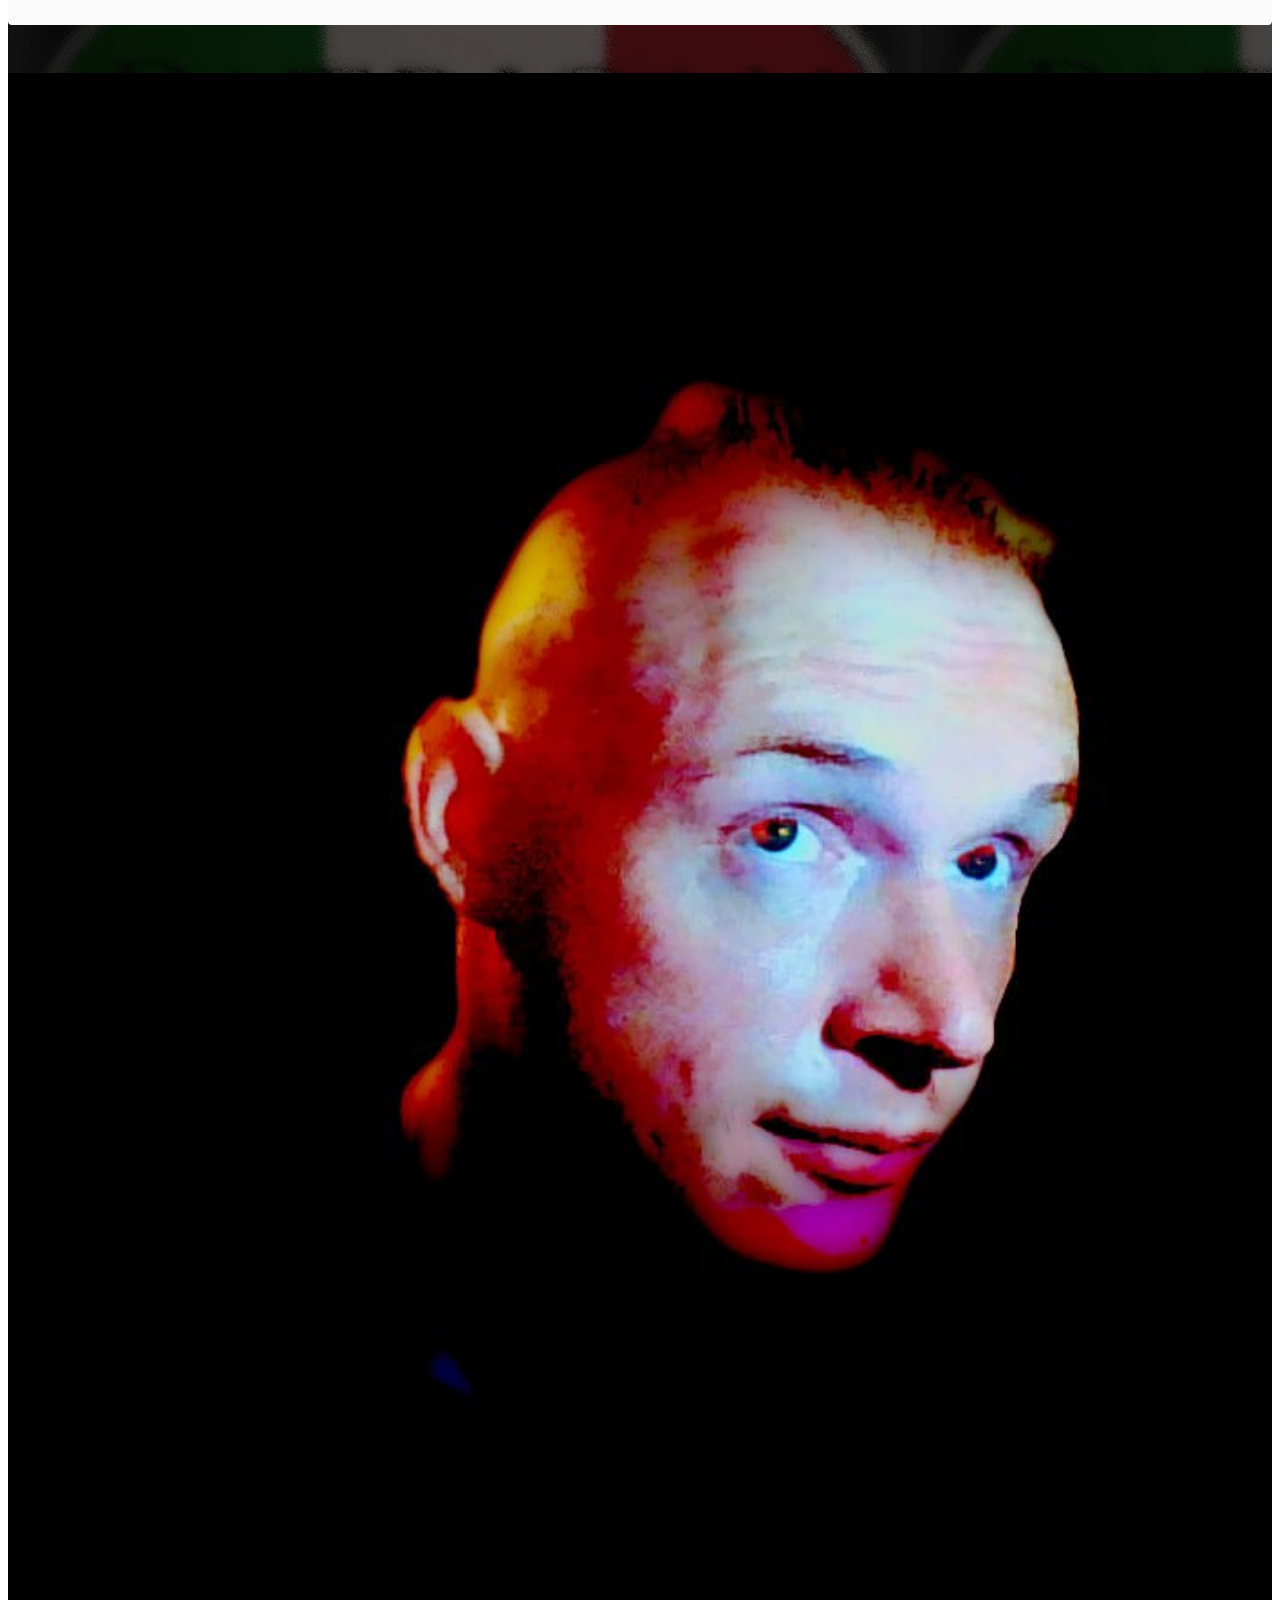
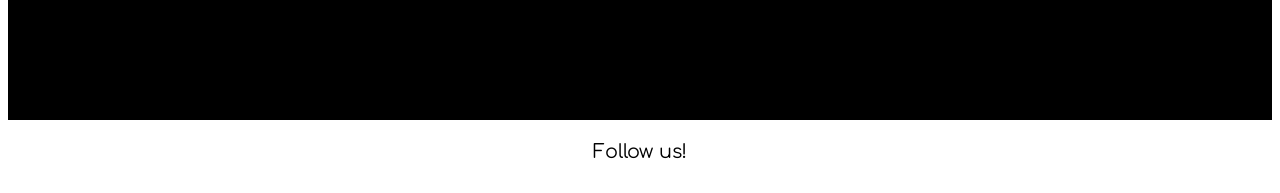
==== commit cf8a1327: "Update favicon and restructure HTML sections Updated the favicon and modified various sections for i" ====
--- a/index.html
+++ b/index.html
@@ -6,7 +6,7 @@
   <meta http-equiv="X-UA-Compatible" content="IE=edge">
   <meta name="generator" content="Mobirise v6.1.12, mobirise.com">
   <meta name="viewport" content="width=device-width, initial-scale=1, minimum-scale=1">
-  <link rel="shortcut icon" href="assets/images/logo5.png" type="image/x-icon">
+  <link rel="shortcut icon" href="assets/images/logoalpha-169x169.png" type="image/x-icon">
   <meta name="description" content="">
   
   
@@ -15,15 +15,14 @@
   <link rel="stylesheet" href="assets/bootstrap/css/bootstrap.min.css">
   <link rel="stylesheet" href="assets/parallax/jarallax.css">
   <link rel="stylesheet" href="assets/animatecss/animate.css">
+  <link rel="stylesheet" href="assets/dropdown/css/style.css">
   <link rel="stylesheet" href="assets/socicon/css/styles.css">
   <link rel="stylesheet" href="assets/theme/css/style.css">
-  <link rel="preload" href="https://fonts.googleapis.com/css?family=Ramabhadra:400&display=swap" as="style" onload="this.onload=null;this.rel='stylesheet'">
-  <noscript><link rel="stylesheet" href="https://fonts.googleapis.com/css?family=Ramabhadra:400&display=swap"></noscript>
-  <link rel="preload" href="https://fonts.googleapis.com/css?family=Unbounded:200,300,400,500,600,700,800,900&display=swap" as="style" onload="this.onload=null;this.rel='stylesheet'">
-  <noscript><link rel="stylesheet" href="https://fonts.googleapis.com/css?family=Unbounded:200,300,400,500,600,700,800,900&display=swap"></noscript>
-  <link rel="preload" href="https://fonts.googleapis.com/css?family=Jost:100,200,300,400,500,600,700,800,900,100i,200i,300i,400i,500i,600i,700i,800i,900i&display=swap" as="style" onload="this.onload=null;this.rel='stylesheet'">
-  <noscript><link rel="stylesheet" href="https://fonts.googleapis.com/css?family=Jost:100,200,300,400,500,600,700,800,900,100i,200i,300i,400i,500i,600i,700i,800i,900i&display=swap"></noscript>
-  <link rel="preload" as="style" href="assets/mobirise/css/mbr-additional.css?v=DB24hC"><link rel="stylesheet" href="assets/mobirise/css/mbr-additional.css?v=DB24hC" type="text/css">
+  <link rel="preload" href="https://fonts.googleapis.com/css?family=Comfortaa:300,400,500,600,700&display=swap" as="style" onload="this.onload=null;this.rel='stylesheet'">
+  <noscript><link rel="stylesheet" href="https://fonts.googleapis.com/css?family=Comfortaa:300,400,500,600,700&display=swap"></noscript>
+  <link rel="preload" href="https://fonts.googleapis.com/css?family=Biryani:200,300,400,600,700,800,900&display=swap" as="style" onload="this.onload=null;this.rel='stylesheet'">
+  <noscript><link rel="stylesheet" href="https://fonts.googleapis.com/css?family=Biryani:200,300,400,600,700,800,900&display=swap"></noscript>
+  <link rel="preload" as="style" href="assets/mobirise/css/mbr-additional.css?v=MbqOyd"><link rel="stylesheet" href="assets/mobirise/css/mbr-additional.css?v=MbqOyd" type="text/css">
 
   
   
@@ -31,17 +30,48 @@
 </head>
 <body>
   
-  <section data-bs-version="5.1" class="header2 cid-vs7mv48EbZ mbr-fullscreen mbr-parallax-background" id="header2-0">
+  <section data-bs-version="5.1" class="menu menu2 cid-vscQKBsn2q" once="menu" id="menu2-e">
+    
+    <nav class="navbar navbar-dropdown navbar-fixed-top collapsed">
+        <div class="container-fluid">
+            <div class="navbar-brand">
+                <span class="navbar-logo">
+                    
+                        <img src="assets/images/logoalpha-169x169.png" alt="" style="height: 5.3rem;">
+                    
+                </span>
+                <span class="navbar-caption-wrap"><a class="navbar-caption text-black text-primary display-1">Patrican Scientific</a></span>
+            </div>
+            <button class="navbar-toggler" type="button" data-toggle="collapse" data-bs-toggle="collapse" data-target="#navbarSupportedContent" data-bs-target="#navbarSupportedContent" aria-controls="navbarNavAltMarkup" aria-expanded="false" aria-label="Toggle navigation">
+                <div class="hamburger">
+                    <span></span>
+                    <span></span>
+                    <span></span>
+                    <span></span>
+                </div>
+            </button>
+            <div class="collapse navbar-collapse" id="navbarSupportedContent">
+                <ul class="navbar-nav nav-dropdown nav-right" data-app-modern-menu="true"><li class="nav-item"><a class="nav-link link text-primary display-4" href="index.html#content6-3">Products</a></li>
+                    <li class="nav-item"><a class="nav-link link text-primary display-4" href="index.html#contacts1-7">Contact</a></li><li class="nav-item"><a class="nav-link link text-primary display-4" href="index.html#testimonials1-d">About</a>
+                    </li></ul>
+                
+                
+            </div>
+        </div>
+    </nav>
+</section>
+
+<section data-bs-version="5.1" class="header2 cid-vs7mv48EbZ mbr-fullscreen mbr-parallax-background" id="header2-0">
 
     
 
     
     <div class="mbr-overlay" style="opacity: 0.7; background-color: rgb(0, 0, 0);"></div>
 
-    <div class="container">
+    <div class="container-FLUID">
         <div class="row">
             <div class="col-12 col-lg-7">
-                <h1 class="mbr-section-title mbr-fonts-style mb-3 display-1"><strong style=""><em>Micron-Scale High Voltage Deposition</em></strong><br><br><br><br><br><br><br><br><br><br><br><br><strong><em><br></em></strong></h1>
+                <h1 class="mbr-section-title mbr-fonts-style mb-3 display-2"><strong style=""><em>Micron-Scale High Voltage Deposition</em></strong><br><strong><em><br></em></strong></h1>
                 
                 <p class="mbr-text mbr-fonts-style display-7">product image coming soon</p>
                 
@@ -68,12 +98,12 @@
 
     
     
-    <div class="container-fluid">
+    <div class="container-FLUIDS">
         <div class="row justify-content-center">
             
         </div>
         <div class="row justify-content-center">
-            <div class="col-md-12 col-lg-12">
+            <div class="col-md-12 col-lg-10">
                 <div class="row justify-content-center">
                     <div class="col-12 col-lg-6">
                         <ul class="list mbr-fonts-style display-7">
@@ -100,14 +130,14 @@
 
     
     
-    <div class="container">
+    <div class="container-fluid">
         
         <div class="row mt-4">
             <div class="item features-without-image mb-3 col-12 col-md-4">
                 <div class="item-wrapper mb-4">
                     <div class="card-box align-left">
                         
-                        <p class="mbr-text mbr-fonts-style mb-3 display-7">0-12kv operation range<br>(30kv max)<br><br>Spellman HV subsystem</p>
+                        <p class="mbr-text mbr-fonts-style mb-3 display-7"><br>0-12kv operation range<br>(30kv maximum headroom)<br><br>Spellman HV subsystem</p>
                         <div class="link-wrap">
                             
                         </div>
@@ -118,7 +148,7 @@
                 <div class="item-wrapper mb-4">
                     <div class="card-box align-left">
                         
-                        <p class="mbr-text mbr-fonts-style mb-3 display-7">Integrated Xeryon piezo motion stage<br><br><br>Lead time 4-6 weeks</p>
+                        <p class="mbr-text mbr-fonts-style mb-3 display-7"><br>Integrated Xeryon piezo motion stage<br><br><br>Lead time 4-6 weeks</p>
                         <div class="link-wrap">
                             
                         </div>
@@ -129,7 +159,7 @@
                 <div class="item-wrapper mb-4">
                     <div class="card-box align-left">
                         
-                        <p class="mbr-text mbr-fonts-style mb-3 display-7">Closed loop emitter control<br><br><br>Custom emitter geometries available</p>
+                        <p class="mbr-text mbr-fonts-style mb-3 display-7"><br>Closed loop emitter control<br><br><br>Custom emitter geometries available</p>
                         <div class="link-wrap">
                             
                         </div>
@@ -185,37 +215,33 @@
     </div>
 </section>
 
-<section data-bs-version="5.1" class="social2 cid-vs8x1QLv6Y" id="share2-9">
-    
-     
-    
-    
-    
-
-    <div class="container">
-        <div class="media-container-row">
-            <div class="col-12">
-                <h3 class="mbr-section-title align-center mb-3 mbr-fonts-style display-2">
-                    <strong>Follow us on the web:</strong></h3>
-                <div>
-                    <div class="mbr-social-likes align-center" data-counters="false">
-                        <span class="btn btn-social facebook m-2">
-                            <i class="socicon socicon-facebook"></i>
-                        </span>
-                        
-                        
-                        
-                        
-                        
-                    </div>
-                </div>
-            </div>
-        </div>
-    </div>
-</section><section class="display-7" style="padding: 0;align-items: center;justify-content: center;flex-wrap: wrap;    align-content: center;display: flex;position: relative;height: 4rem;"><a href="https://mobiri.se/" style="flex: 1 1;height: 4rem;position: absolute;width: 100%;z-index: 1;"><img alt="" style="height: 4rem;" src="[data-uri]"></a><p style="margin: 0;text-align: center;" class="display-7">&#8204;</p><a style="z-index:1" href="https://mobirise.com/builder/no-code-website-builder.html">No Code Website Builder</a></section><script src="assets/bootstrap/js/bootstrap.bundle.min.js"></script>  <script src="assets/parallax/jarallax.js"></script>  <script src="assets/smoothscroll/smooth-scroll.js"></script>  <script src="assets/ytplayer/index.js"></script>  <script src="assets/sociallikes/social-likes.js"></script>  <script src="assets/theme/js/script.js"></script>  
+
+<section data-bs-version="5.1" class="testimonials1 cid-vs9S0SrxSw" id="testimonials1-d">
+    
+
+    
+    
+    <div class="container-FLUID">
+        
+        <div class="row align-items-center">
+            <div class="col-12 col-md-4">
+                <div class="image-wrapper">
+                    <img src="assets/images/win-20260813-01-06-06-pro-700x700.jpg" alt="OI">
+                </div>
+            </div>
+            <div class="col-12 col-md">
+                <div class="text-wrapper">
+                    <p class="mbr-text mbr-fonts-style mb-4 display-7">Reach out any time you have a question</p>
+                    <p class="name mbr-fonts-style mb-1 display-4"><strong>Harrison</strong></p>
+                    <p class="position mbr-fonts-style display-4">Owner</p>
+                </div>
+            </div>
+        </div>
+    </div>
+</section><section class="display-7" style="padding: 0;align-items: center;justify-content: center;flex-wrap: wrap;    align-content: center;display: flex;position: relative;height: 4rem;"><a href="" style="flex: 1 1;height: 4rem;position: absolute;width: 100%;z-index: 1;"><img alt="" style="height: 4rem;" src="[data-uri]"></a><p style="margin: 0;text-align: center;" class="display-7">&#8204;</p><a style="z-index:1" href="https://www.facebook.com/profile.php?id=61592613604981"></a>Follow us!</section><script src="assets/bootstrap/js/bootstrap.bundle.min.js"></script>  <script src="assets/parallax/jarallax.js"></script>  <script src="assets/smoothscroll/smooth-scroll.js"></script>  <script src="assets/ytplayer/index.js"></script>  <script src="assets/dropdown/js/navbar-dropdown.js"></script>  <script src="assets/sociallikes/social-likes.js"></script>  <script src="assets/theme/js/script.js"></script>  
   
   
  <div id="scrollToTop" class="scrollToTop mbr-arrow-up"><a style="text-align: center;"><i class="mbr-arrow-up-icon mbr-arrow-up-icon-cm cm-icon cm-icon-smallarrow-up"></i></a></div>
     <input name="animation" type="hidden">
   </body>
-</html>+</html>
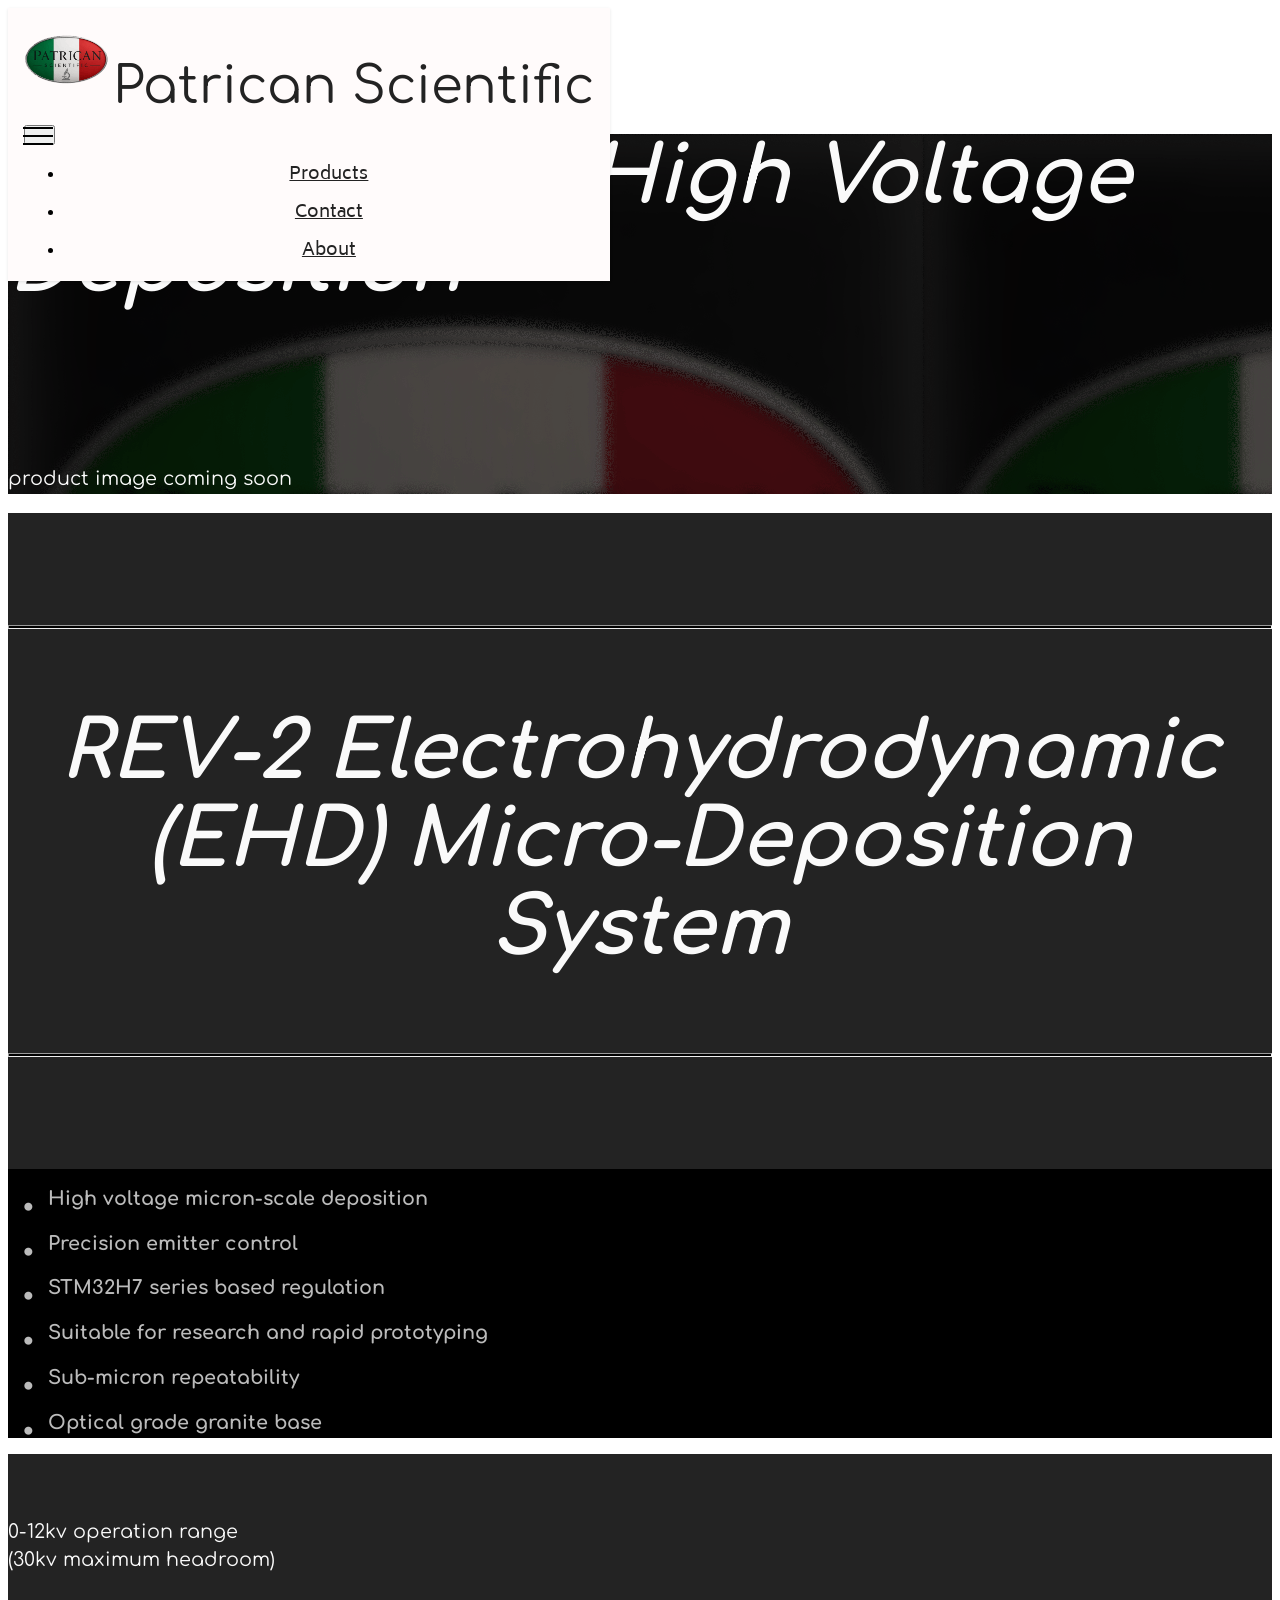
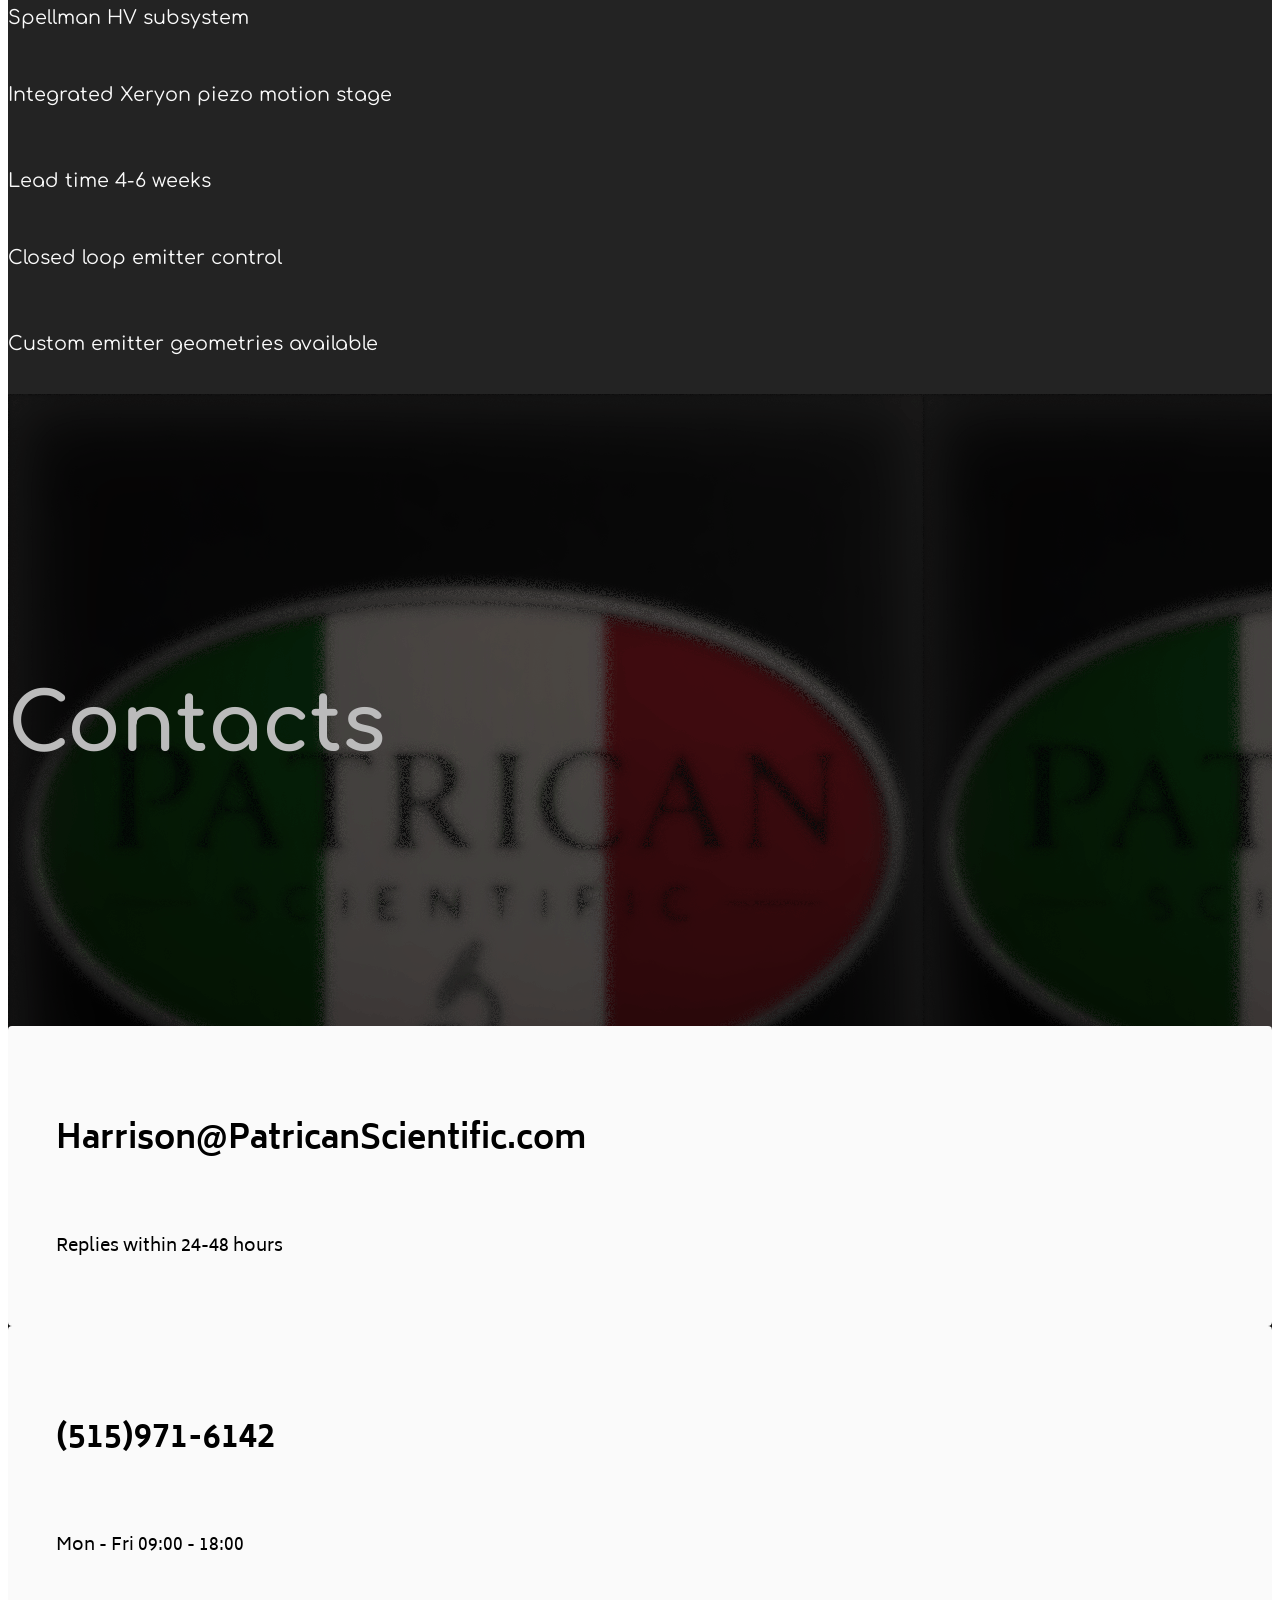
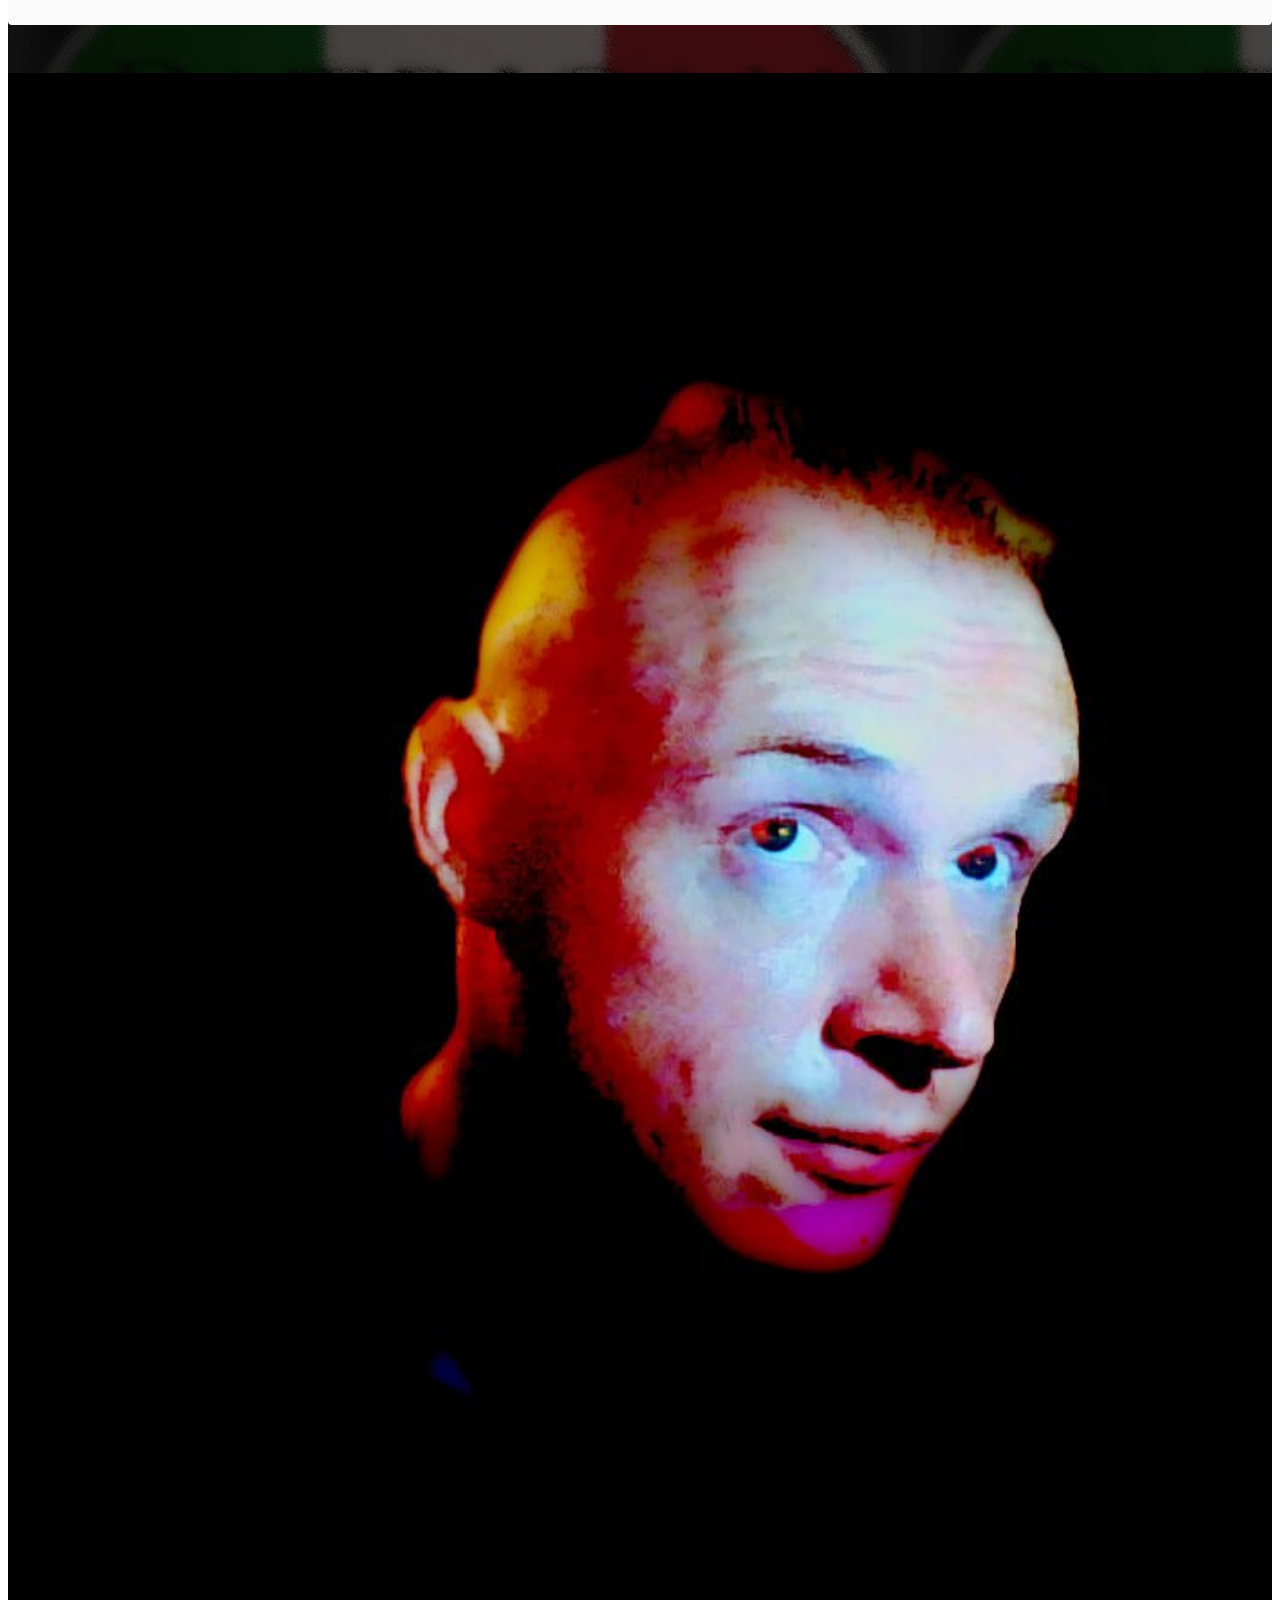
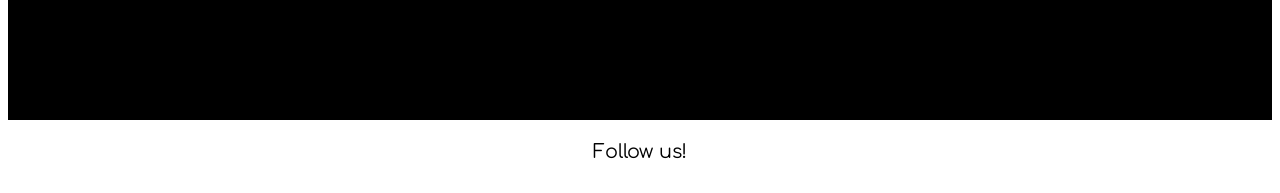
==== commit b1defb0e: "Fix container class name and update list items" ====
--- a/index.html
+++ b/index.html
@@ -98,7 +98,7 @@
 
     
     
-    <div class="container-FLUIDS">
+    <div class="container-FLUID">
         <div class="row justify-content-center">
             
         </div>
@@ -115,7 +115,7 @@
                     <div class="col-12 col-lg-6">
                         <ul class="list mbr-fonts-style display-7">
                             <li><strong>Suitable for research and rapid prototyping</strong></li>
-                            <li><strong>Priced to be fundable at $24,995</strong></li><li><strong>Optical grade granite base</strong></li>
+                            <li><strong>Sub-micron repeatability</strong></li><li><strong>Optical grade granite base</strong></li>
                         </ul>
                     </div>
                 </div>
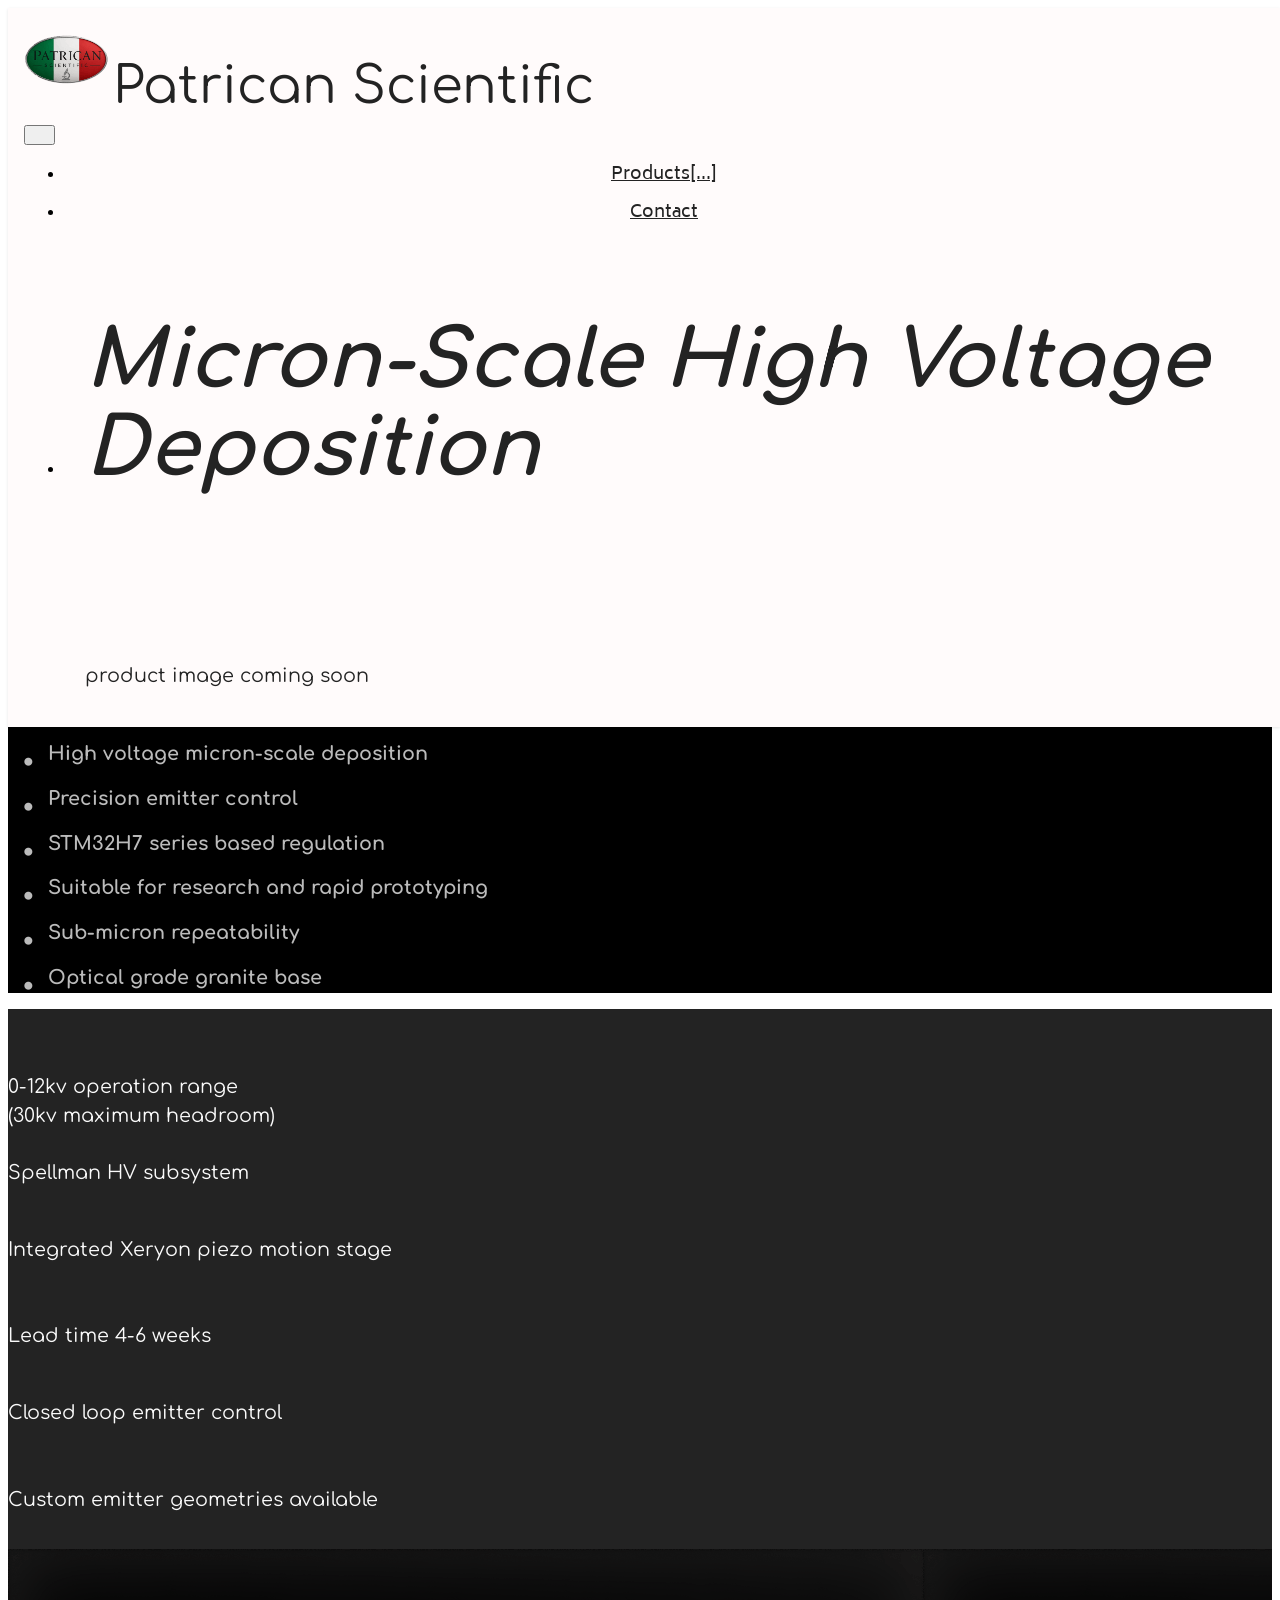
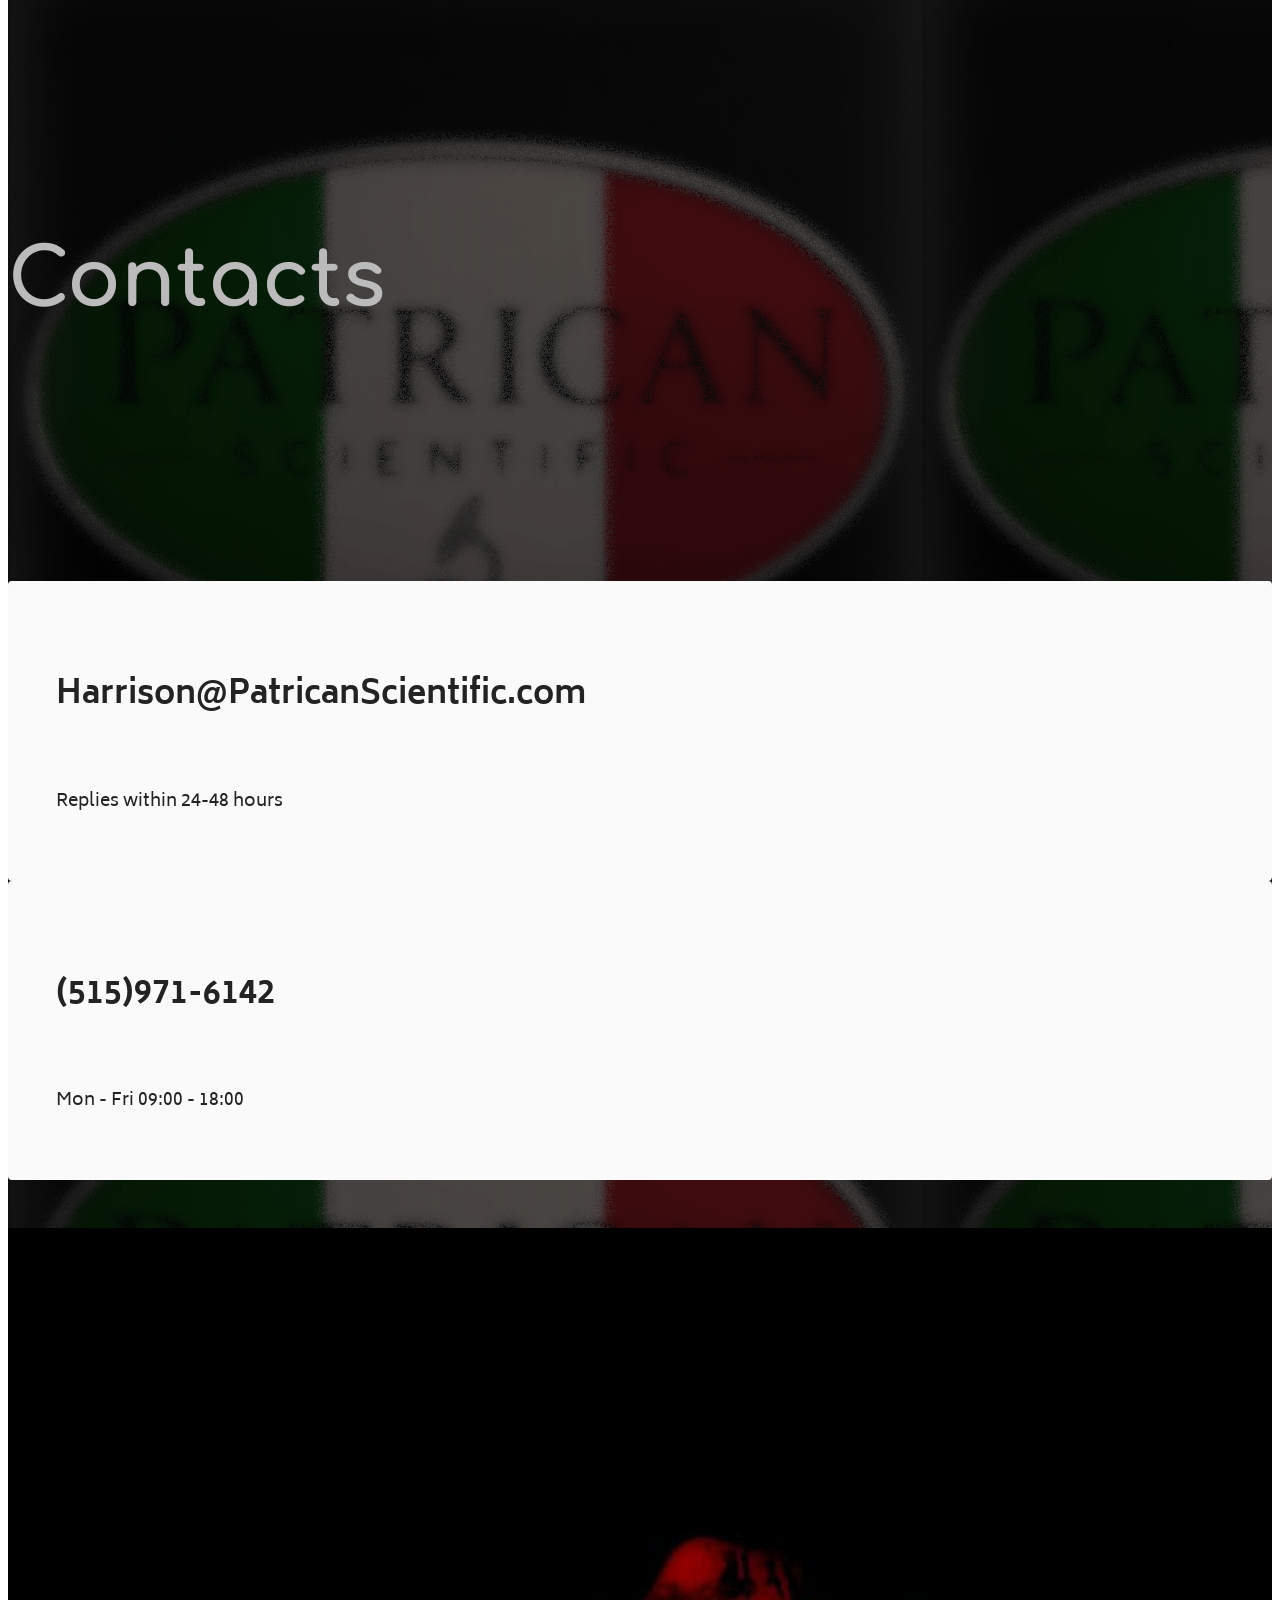
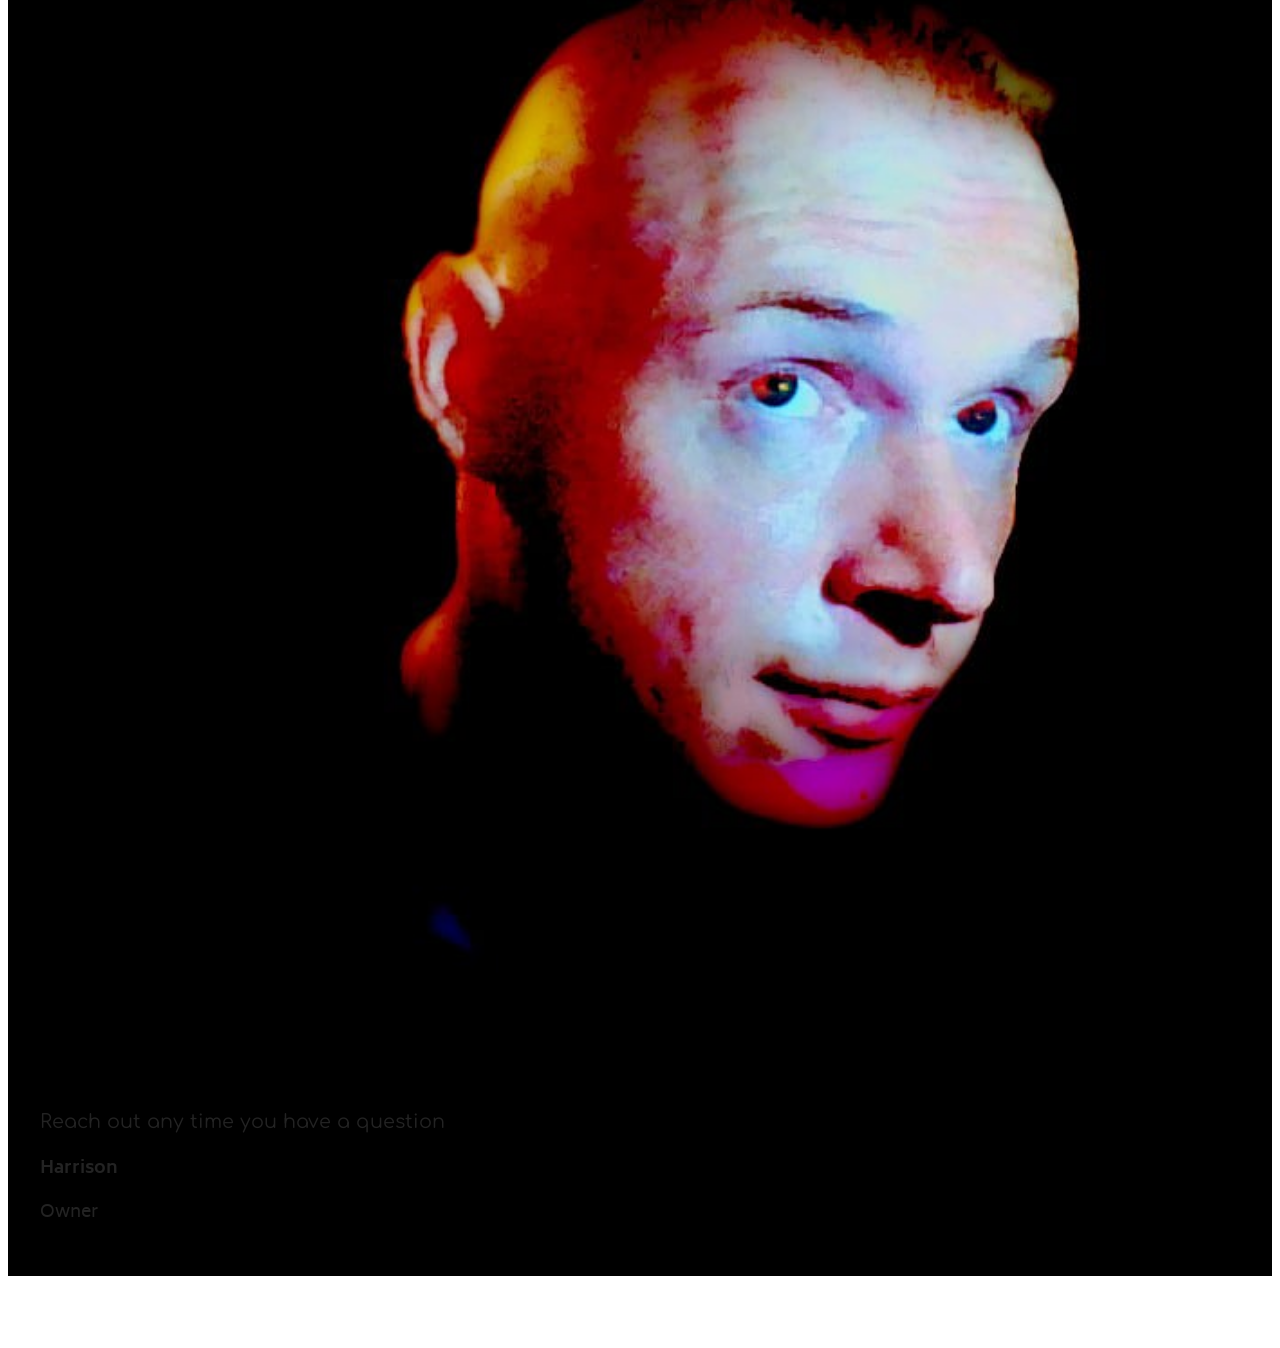
==== commit 0f97e0f8: "Add workstation2.png as background image to hero section" ====
--- a/index.html
+++ b/index.html
@@ -42,7 +42,7 @@
                 </span>
                 <span class="navbar-caption-wrap"><a class="navbar-caption text-black text-primary display-1">Patrican Scientific</a></span>
             </div>
-            <button class="navbar-toggler" type="button" data-toggle="collapse" data-bs-toggle="collapse" data-target="#navbarSupportedContent" data-bs-target="#navbarSupportedContent" aria-controls="navbarNavAltMarkup" aria-expanded="false" aria-label="Toggle navigation">
+            <button class="navbar-toggler" type="button" data-toggle="collapse" data-bs-toggle="collapse" data-target="#navbarSupportedContent" data-bs-target="#navbarSupportedContent" aria-contro[...]
                 <div class="hamburger">
                     <span></span>
                     <span></span>
@@ -51,8 +51,8 @@
                 </div>
             </button>
             <div class="collapse navbar-collapse" id="navbarSupportedContent">
-                <ul class="navbar-nav nav-dropdown nav-right" data-app-modern-menu="true"><li class="nav-item"><a class="nav-link link text-primary display-4" href="index.html#content6-3">Products</a></li>
-                    <li class="nav-item"><a class="nav-link link text-primary display-4" href="index.html#contacts1-7">Contact</a></li><li class="nav-item"><a class="nav-link link text-primary display-4" href="index.html#testimonials1-d">About</a>
+                <ul class="navbar-nav nav-dropdown nav-right" data-app-modern-menu="true"><li class="nav-item"><a class="nav-link link text-primary display-4" href="index.html#content6-3">Products[...]
+                    <li class="nav-item"><a class="nav-link link text-primary display-4" href="index.html#contacts1-7">Contact</a></li><li class="nav-item"><a class="nav-link link text-primary dis[...]
                     </li></ul>
                 
                 
@@ -61,10 +61,12 @@
     </nav>
 </section>
 
-<section data-bs-version="5.1" class="header2 cid-vs7mv48EbZ mbr-fullscreen mbr-parallax-background" id="header2-0">
-
-    
-
+<!-- Added background image overlay for the hero section -->
+<section data-bs-version="5.1" class="header2 cid-vs7mv48EbZ mbr-fullscreen mbr-parallax-background" id="header2-0" style="background-image: url('assets/images/workstation2.png'); background-size: cover; background-position: center; background-repeat: no-repeat;">
+
+    
+
+    
     
     <div class="mbr-overlay" style="opacity: 0.7; background-color: rgb(0, 0, 0);"></div>
 
@@ -127,7 +129,7 @@
 <section data-bs-version="5.1" class="features18 cid-vs7vmHVQzK" id="features18-6">
 
     
-
+    
     
     
     <div class="container-fluid">
@@ -173,8 +175,8 @@
 <section data-bs-version="5.1" class="contacts1 cid-vs7xmb3SnW mbr-parallax-background" id="contacts1-7">
 
     
-
-    
+    
+
     <div class="mbr-overlay" style="opacity: 0; background-color: rgb(0, 0, 0);">
     </div>
     <div class="container-fluid">
@@ -238,7 +240,7 @@
             </div>
         </div>
     </div>
-</section><section class="display-7" style="padding: 0;align-items: center;justify-content: center;flex-wrap: wrap;    align-content: center;display: flex;position: relative;height: 4rem;"><a href="" style="flex: 1 1;height: 4rem;position: absolute;width: 100%;z-index: 1;"><img alt="" style="height: 4rem;" src="[data-uri]"></a><p style="margin: 0;text-align: center;" class="display-7">&#8204;</p><a style="z-index:1" href="https://www.facebook.com/profile.php?id=61592613604981"></a>Follow us!</section><script src="assets/bootstrap/js/bootstrap.bundle.min.js"></script>  <script src="assets/parallax/jarallax.js"></script>  <script src="assets/smoothscroll/smooth-scroll.js"></script>  <script src="assets/ytplayer/index.js"></script>  <script src="assets/dropdown/js/navbar-dropdown.js"></script>  <script src="assets/sociallikes/social-likes.js"></script>  <script src="assets/theme/js/script.js"></script>  
+</section><section class="display-7" style="padding: 0;align-items: center;justify-content: center;flex-wrap: wrap;    align-content: center;display: flex;position: relative;height: 4rem;"><a hre[...]
   
   
  <div id="scrollToTop" class="scrollToTop mbr-arrow-up"><a style="text-align: center;"><i class="mbr-arrow-up-icon mbr-arrow-up-icon-cm cm-icon cm-icon-smallarrow-up"></i></a></div>
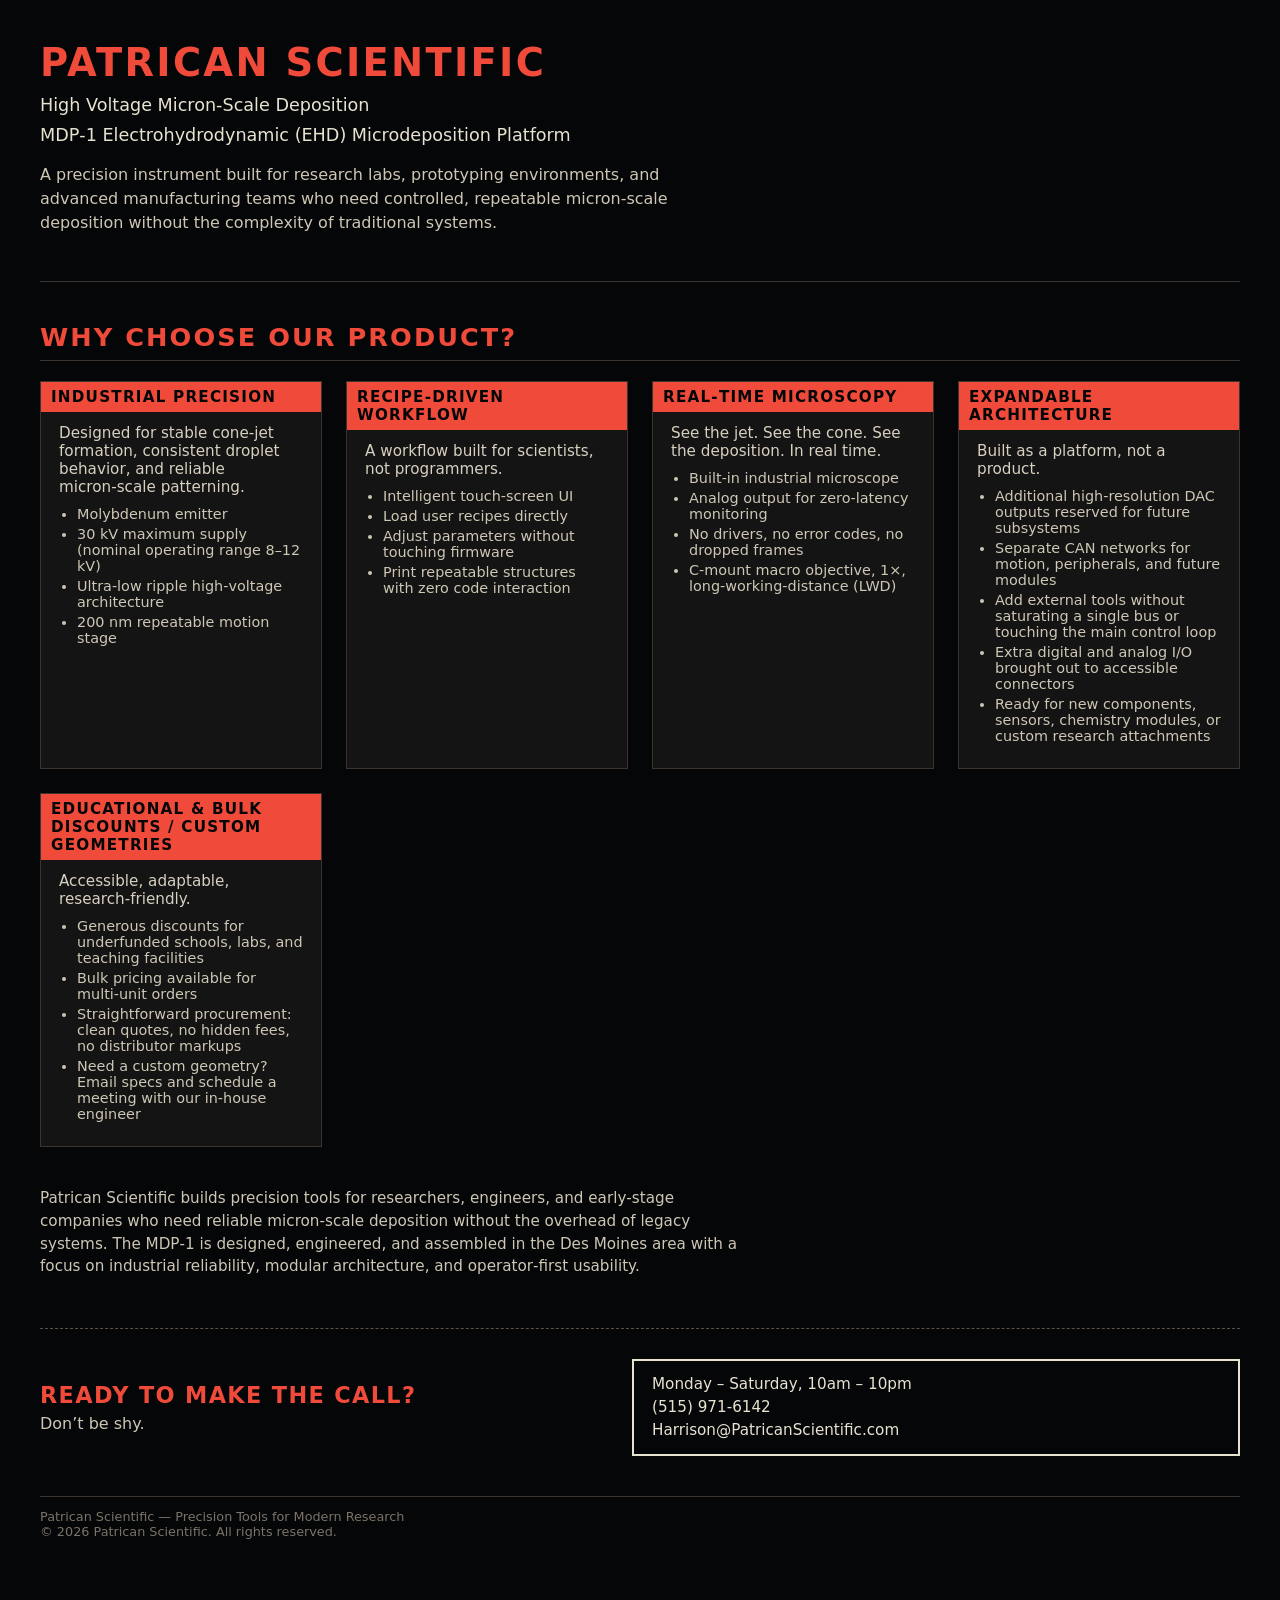
==== commit 03cb21f9: "Add initial index.html for MDP-1 platform Initial HTML structure for the Patrican Scientific MDP-1 E" ====
--- a/index.html
+++ b/index.html
@@ -1,249 +1,261 @@
 <!DOCTYPE html>
-<html  >
+<html lang="en">
 <head>
-  <!-- Site made with Mobirise Website Builder v6.1.12, https://mobirise.com -->
   <meta charset="UTF-8">
-  <meta http-equiv="X-UA-Compatible" content="IE=edge">
-  <meta name="generator" content="Mobirise v6.1.12, mobirise.com">
-  <meta name="viewport" content="width=device-width, initial-scale=1, minimum-scale=1">
-  <link rel="shortcut icon" href="assets/images/logoalpha-169x169.png" type="image/x-icon">
-  <meta name="description" content="">
-  
-  
-  <title>Home</title>
-  <link rel="stylesheet" href="assets/web/assets/mobirise-icons2/mobirise2.css">
-  <link rel="stylesheet" href="assets/bootstrap/css/bootstrap.min.css">
-  <link rel="stylesheet" href="assets/parallax/jarallax.css">
-  <link rel="stylesheet" href="assets/animatecss/animate.css">
-  <link rel="stylesheet" href="assets/dropdown/css/style.css">
-  <link rel="stylesheet" href="assets/socicon/css/styles.css">
-  <link rel="stylesheet" href="assets/theme/css/style.css">
-  <link rel="preload" href="https://fonts.googleapis.com/css?family=Comfortaa:300,400,500,600,700&display=swap" as="style" onload="this.onload=null;this.rel='stylesheet'">
-  <noscript><link rel="stylesheet" href="https://fonts.googleapis.com/css?family=Comfortaa:300,400,500,600,700&display=swap"></noscript>
-  <link rel="preload" href="https://fonts.googleapis.com/css?family=Biryani:200,300,400,600,700,800,900&display=swap" as="style" onload="this.onload=null;this.rel='stylesheet'">
-  <noscript><link rel="stylesheet" href="https://fonts.googleapis.com/css?family=Biryani:200,300,400,600,700,800,900&display=swap"></noscript>
-  <link rel="preload" as="style" href="assets/mobirise/css/mbr-additional.css?v=MbqOyd"><link rel="stylesheet" href="assets/mobirise/css/mbr-additional.css?v=MbqOyd" type="text/css">
-
-  
-  
-  
+  <title>Patrican Scientific – MDP‑1 EHD Microdeposition Platform</title>
+  <meta name="viewport" content="width=device-width, initial-scale=1.0">
+  <style>
+    body {
+      margin: 0;
+      font-family: system-ui, -apple-system, BlinkMacSystemFont, "Segoe UI", sans-serif;
+      background: #050608;
+      color: #e8e2d0;
+    }
+    .page {
+      max-width: 1200px;
+      margin: 0 auto;
+      padding: 40px 20px 80px;
+    }
+    .hero {
+      border-bottom: 1px solid #3a3430;
+      padding-bottom: 30px;
+      margin-bottom: 40px;
+    }
+    .hero-title {
+      font-size: 2.4rem;
+      font-weight: 700;
+      letter-spacing: 0.06em;
+      text-transform: uppercase;
+      color: #f04b3a;
+    }
+    .hero-sub {
+      font-size: 1.1rem;
+      margin-top: 10px;
+      color: #e8e2d0;
+    }
+    .hero-tagline {
+      margin-top: 18px;
+      max-width: 700px;
+      line-height: 1.5;
+      color: #cfc7b5;
+    }
+
+    .section-title {
+      font-size: 1.6rem;
+      font-weight: 700;
+      margin: 40px 0 20px;
+      letter-spacing: 0.08em;
+      text-transform: uppercase;
+      color: #f04b3a;
+      border-bottom: 1px solid #3a3430;
+      padding-bottom: 8px;
+    }
+
+    .pillars {
+      display: grid;
+      grid-template-columns: repeat(auto-fit, minmax(260px, 1fr));
+      gap: 24px;
+      margin-bottom: 40px;
+    }
+    .pillar {
+      background: #141414;
+      border: 1px solid #3a3430;
+      padding: 18px 18px 20px;
+    }
+    .pillar-header {
+      background: #f04b3a;
+      color: #050608;
+      font-weight: 700;
+      font-size: 0.95rem;
+      letter-spacing: 0.08em;
+      text-transform: uppercase;
+      padding: 6px 10px;
+      margin: -18px -18px 12px;
+    }
+    .pillar p {
+      margin: 0 0 10px;
+      font-size: 0.95rem;
+      color: #d8d0c0;
+    }
+    .pillar ul {
+      margin: 0;
+      padding-left: 18px;
+      font-size: 0.9rem;
+      color: #cfc7b5;
+    }
+    .pillar ul li {
+      margin-bottom: 4px;
+    }
+
+    .contact-strip {
+      margin-top: 50px;
+      padding-top: 30px;
+      border-top: 1px dashed #5a5248;
+      display: flex;
+      flex-wrap: wrap;
+      gap: 24px;
+      align-items: center;
+    }
+    .contact-text {
+      flex: 1 1 260px;
+    }
+    .contact-text h2 {
+      margin: 0 0 6px;
+      font-size: 1.4rem;
+      letter-spacing: 0.06em;
+      text-transform: uppercase;
+      color: #f04b3a;
+    }
+    .contact-text p {
+      margin: 0;
+      color: #cfc7b5;
+    }
+    .contact-box {
+      flex: 1 1 260px;
+      border: 2px solid #e8e2d0;
+      padding: 12px 18px;
+      font-size: 0.95rem;
+      line-height: 1.5;
+      color: #e8e2d0;
+    }
+
+    .about {
+      margin-top: 40px;
+      max-width: 700px;
+      font-size: 0.95rem;
+      color: #cfc7b5;
+      line-height: 1.5;
+    }
+
+    .footer {
+      margin-top: 40px;
+      font-size: 0.8rem;
+      color: #7b7368;
+      border-top: 1px solid #3a3430;
+      padding-top: 12px;
+    }
+  </style>
 </head>
 <body>
-  
-  <section data-bs-version="5.1" class="menu menu2 cid-vscQKBsn2q" once="menu" id="menu2-e">
-    
-    <nav class="navbar navbar-dropdown navbar-fixed-top collapsed">
-        <div class="container-fluid">
-            <div class="navbar-brand">
-                <span class="navbar-logo">
-                    
-                        <img src="assets/images/logoalpha-169x169.png" alt="" style="height: 5.3rem;">
-                    
-                </span>
-                <span class="navbar-caption-wrap"><a class="navbar-caption text-black text-primary display-1">Patrican Scientific</a></span>
-            </div>
-            <button class="navbar-toggler" type="button" data-toggle="collapse" data-bs-toggle="collapse" data-target="#navbarSupportedContent" data-bs-target="#navbarSupportedContent" aria-contro[...]
-                <div class="hamburger">
-                    <span></span>
-                    <span></span>
-                    <span></span>
-                    <span></span>
-                </div>
-            </button>
-            <div class="collapse navbar-collapse" id="navbarSupportedContent">
-                <ul class="navbar-nav nav-dropdown nav-right" data-app-modern-menu="true"><li class="nav-item"><a class="nav-link link text-primary display-4" href="index.html#content6-3">Products[...]
-                    <li class="nav-item"><a class="nav-link link text-primary display-4" href="index.html#contacts1-7">Contact</a></li><li class="nav-item"><a class="nav-link link text-primary dis[...]
-                    </li></ul>
-                
-                
-            </div>
-        </div>
-    </nav>
-</section>
-
-<!-- Added background image overlay for the hero section -->
-<section data-bs-version="5.1" class="header2 cid-vs7mv48EbZ mbr-fullscreen mbr-parallax-background" id="header2-0" style="background-image: url('assets/images/workstation2.png'); background-size: cover; background-position: center; background-repeat: no-repeat;">
-
-    
-
-    
-    
-    <div class="mbr-overlay" style="opacity: 0.7; background-color: rgb(0, 0, 0);"></div>
-
-    <div class="container-FLUID">
-        <div class="row">
-            <div class="col-12 col-lg-7">
-                <h1 class="mbr-section-title mbr-fonts-style mb-3 display-2"><strong style=""><em>Micron-Scale High Voltage Deposition</em></strong><br><strong><em><br></em></strong></h1>
-                
-                <p class="mbr-text mbr-fonts-style display-7">product image coming soon</p>
-                
-            </div>
-        </div>
-    </div>
-</section>
-
-<section data-bs-version="5.1" class="content6 cid-vs7t2xeZ8v" id="content6-3">
-    
-    <div class="container-fluid">
-        <div class="row justify-content-center">
-            <div class="col-md-12 col-lg-12">
-                <hr class="line">
-                <p class="mbr-text align-center mbr-fonts-style my-4 display-2"><strong><em>REV‑2 Electrohydrodynamic (EHD) Micro‑Deposition System</em></strong></p>
-                <hr class="line">
-            </div>
-        </div>
-    </div>
-</section>
-
-<section data-bs-version="5.1" class="content13 cid-vs7tKMHSzO" id="content13-5">
-    
-
-    
-    
-    <div class="container-FLUID">
-        <div class="row justify-content-center">
-            
-        </div>
-        <div class="row justify-content-center">
-            <div class="col-md-12 col-lg-10">
-                <div class="row justify-content-center">
-                    <div class="col-12 col-lg-6">
-                        <ul class="list mbr-fonts-style display-7">
-                            <li><strong>High voltage micron-scale deposition</strong></li>
-                            <li><strong>Precision emitter control</strong></li>
-                            <li><strong>STM32H7 series based regulation</strong></li>
-                        </ul>
-                    </div>
-                    <div class="col-12 col-lg-6">
-                        <ul class="list mbr-fonts-style display-7">
-                            <li><strong>Suitable for research and rapid prototyping</strong></li>
-                            <li><strong>Sub-micron repeatability</strong></li><li><strong>Optical grade granite base</strong></li>
-                        </ul>
-                    </div>
-                </div>
-            </div>
-        </div>
-    </div>
-</section>
-
-<section data-bs-version="5.1" class="features18 cid-vs7vmHVQzK" id="features18-6">
-
-    
-    
-    
-    
-    <div class="container-fluid">
-        
-        <div class="row mt-4">
-            <div class="item features-without-image mb-3 col-12 col-md-4">
-                <div class="item-wrapper mb-4">
-                    <div class="card-box align-left">
-                        
-                        <p class="mbr-text mbr-fonts-style mb-3 display-7"><br>0-12kv operation range<br>(30kv maximum headroom)<br><br>Spellman HV subsystem</p>
-                        <div class="link-wrap">
-                            
-                        </div>
-                    </div>
-                </div>
-            </div>
-            <div class="item features-without-image mb-3 col-12 col-md-4">
-                <div class="item-wrapper mb-4">
-                    <div class="card-box align-left">
-                        
-                        <p class="mbr-text mbr-fonts-style mb-3 display-7"><br>Integrated Xeryon piezo motion stage<br><br><br>Lead time 4-6 weeks</p>
-                        <div class="link-wrap">
-                            
-                        </div>
-                    </div>
-                </div>
-            </div>
-            <div class="item features-without-image mb-3 col-12 col-md-4">
-                <div class="item-wrapper mb-4">
-                    <div class="card-box align-left">
-                        
-                        <p class="mbr-text mbr-fonts-style mb-3 display-7"><br>Closed loop emitter control<br><br><br>Custom emitter geometries available</p>
-                        <div class="link-wrap">
-                            
-                        </div>
-                    </div>
-                </div>
-            </div>
-        </div>
-    </div>
-</section>
-
-<section data-bs-version="5.1" class="contacts1 cid-vs7xmb3SnW mbr-parallax-background" id="contacts1-7">
-
-    
-    
-
-    <div class="mbr-overlay" style="opacity: 0; background-color: rgb(0, 0, 0);">
-    </div>
-    <div class="container-fluid">
-        <div class="mbr-section-head">
-            <h3 class="mbr-section-title mbr-fonts-style align-center mb-0 display-2">
-                <strong><br></strong><br><strong>Contacts</strong><br><br><strong><br></strong>
-            </h3>
-            
-        </div>
-        <div class="row justify-content-center mt-4">
-            <div class="card col-12 col-lg-6">
-                <div class="card-wrapper">
-                    <div class="card-box align-center">
-                        <div class="image-wrapper">
-                            <span class="mbr-iconfont mobi-mbri-letter mobi-mbri" style="color: rgb(0, 0, 0); fill: rgb(0, 0, 0);"></span>
-                        </div>
-                        <h4 class="card-title mbr-fonts-style mb-2 display-5"><strong>Harrison@PatricanScientific.com</strong></h4>
-                        <p class="mbr-text mbr-fonts-style mb-2 display-4"><br>Replies within 24-48 hours</p>
-                        
-                    </div>
-                </div>
-            </div>
-            <div class="card col-12 col-lg-6">
-                <div class="card-wrapper">
-                    <div class="card-box align-center">
-                        <div class="image-wrapper">
-                            <span class="mbr-iconfont mobi-mbri-mobile-2 mobi-mbri" style="color: rgb(0, 0, 0); fill: rgb(0, 0, 0);"></span>
-                        </div>
-                        <h4 class="card-title mbr-fonts-style align-center mb-2 display-5">
-                            <strong>(515)971-6142</strong></h4>
-                        <p class="mbr-text mbr-fonts-style mb-2 display-4">
-                            <br>Mon - Fri 09:00 - 18:00</p>
-                        
-                    </div>
-                </div>
-            </div>
-        </div>
-    </div>
-</section>
-
-
-<section data-bs-version="5.1" class="testimonials1 cid-vs9S0SrxSw" id="testimonials1-d">
-    
-
-    
-    
-    <div class="container-FLUID">
-        
-        <div class="row align-items-center">
-            <div class="col-12 col-md-4">
-                <div class="image-wrapper">
-                    <img src="assets/images/win-20260813-01-06-06-pro-700x700.jpg" alt="OI">
-                </div>
-            </div>
-            <div class="col-12 col-md">
-                <div class="text-wrapper">
-                    <p class="mbr-text mbr-fonts-style mb-4 display-7">Reach out any time you have a question</p>
-                    <p class="name mbr-fonts-style mb-1 display-4"><strong>Harrison</strong></p>
-                    <p class="position mbr-fonts-style display-4">Owner</p>
-                </div>
-            </div>
-        </div>
-    </div>
-</section><section class="display-7" style="padding: 0;align-items: center;justify-content: center;flex-wrap: wrap;    align-content: center;display: flex;position: relative;height: 4rem;"><a hre[...]
-  
-  
- <div id="scrollToTop" class="scrollToTop mbr-arrow-up"><a style="text-align: center;"><i class="mbr-arrow-up-icon mbr-arrow-up-icon-cm cm-icon cm-icon-smallarrow-up"></i></a></div>
-    <input name="animation" type="hidden">
-  </body>
+  <div class="page">
+
+    <!-- HERO -->
+    <section class="hero">
+      <div class="hero-title">Patrican Scientific</div>
+      <div class="hero-sub">High Voltage Micron‑Scale Deposition</div>
+      <div class="hero-sub">MDP‑1 Electrohydrodynamic (EHD) Microdeposition Platform</div>
+      <p class="hero-tagline">
+        A precision instrument built for research labs, prototyping environments, and advanced manufacturing teams who need
+        controlled, repeatable micron‑scale deposition without the complexity of traditional systems.
+      </p>
+    </section>
+
+    <!-- WHY CHOOSE OUR PRODUCT -->
+    <h2 class="section-title">Why choose our product?</h2>
+
+    <section class="pillars">
+
+      <!-- Industrial Precision -->
+      <article class="pillar">
+        <div class="pillar-header">Industrial Precision</div>
+        <p>
+          Designed for stable cone‑jet formation, consistent droplet behavior, and reliable micron‑scale patterning.
+        </p>
+        <ul>
+          <li>Molybdenum emitter</li>
+          <li>30 kV maximum supply (nominal operating range 8–12 kV)</li>
+          <li>Ultra‑low ripple high‑voltage architecture</li>
+          <li>200 nm repeatable motion stage</li>
+        </ul>
+      </article>
+
+      <!-- Recipe Driven Workflow -->
+      <article class="pillar">
+        <div class="pillar-header">Recipe‑Driven Workflow</div>
+        <p>
+          A workflow built for scientists, not programmers.
+        </p>
+        <ul>
+          <li>Intelligent touch‑screen UI</li>
+          <li>Load user recipes directly</li>
+          <li>Adjust parameters without touching firmware</li>
+          <li>Print repeatable structures with zero code interaction</li>
+        </ul>
+      </article>
+
+      <!-- Real Time Microscopy -->
+      <article class="pillar">
+        <div class="pillar-header">Real‑Time Microscopy</div>
+        <p>
+          See the jet. See the cone. See the deposition. In real time.
+        </p>
+        <ul>
+          <li>Built‑in industrial microscope</li>
+          <li>Analog output for zero‑latency monitoring</li>
+          <li>No drivers, no error codes, no dropped frames</li>
+          <li>C‑mount macro objective, 1×, long‑working‑distance (LWD)</li>
+        </ul>
+      </article>
+
+      <!-- Expandable Architecture -->
+      <article class="pillar">
+        <div class="pillar-header">Expandable Architecture</div>
+        <p>
+          Built as a platform, not a product.
+        </p>
+        <ul>
+          <li>Additional high‑resolution DAC outputs reserved for future subsystems</li>
+          <li>Separate CAN networks for motion, peripherals, and future modules</li>
+          <li>Add external tools without saturating a single bus or touching the main control loop</li>
+          <li>Extra digital and analog I/O brought out to accessible connectors</li>
+          <li>Ready for new components, sensors, chemistry modules, or custom research attachments</li>
+        </ul>
+      </article>
+
+      <!-- Educational & Bulk Discounts -->
+      <article class="pillar">
+        <div class="pillar-header">Educational & Bulk Discounts / Custom Geometries</div>
+        <p>
+          Accessible, adaptable, research‑friendly.
+        </p>
+        <ul>
+          <li>Generous discounts for underfunded schools, labs, and teaching facilities</li>
+          <li>Bulk pricing available for multi‑unit orders</li>
+          <li>Straightforward procurement: clean quotes, no hidden fees, no distributor markups</li>
+          <li>Need a custom geometry? Email specs and schedule a meeting with our in‑house engineer</li>
+        </ul>
+      </article>
+
+    </section>
+
+    <!-- ABOUT (optional) -->
+    <section class="about">
+      <p>
+        Patrican Scientific builds precision tools for researchers, engineers, and early‑stage companies who need reliable
+        micron‑scale deposition without the overhead of legacy systems. The MDP‑1 is designed, engineered, and assembled in
+        the Des Moines area with a focus on industrial reliability, modular architecture, and operator‑first usability.
+      </p>
+    </section>
+
+    <!-- CONTACT STRIP -->
+    <section class="contact-strip">
+      <div class="contact-text">
+        <h2>Ready to make the call?</h2>
+        <p>Don’t be shy.</p>
+      </div>
+      <div class="contact-box">
+        Monday – Saturday, 10am – 10pm<br>
+        (515) 971‑6142<br>
+        Harrison@PatricanScientific.com
+      </div>
+    </section>
+
+    <!-- FOOTER -->
+    <footer class="footer">
+      Patrican Scientific — Precision Tools for Modern Research<br>
+      © 2026 Patrican Scientific. All rights reserved.
+    </footer>
+
+  </div>
+</body>
 </html>
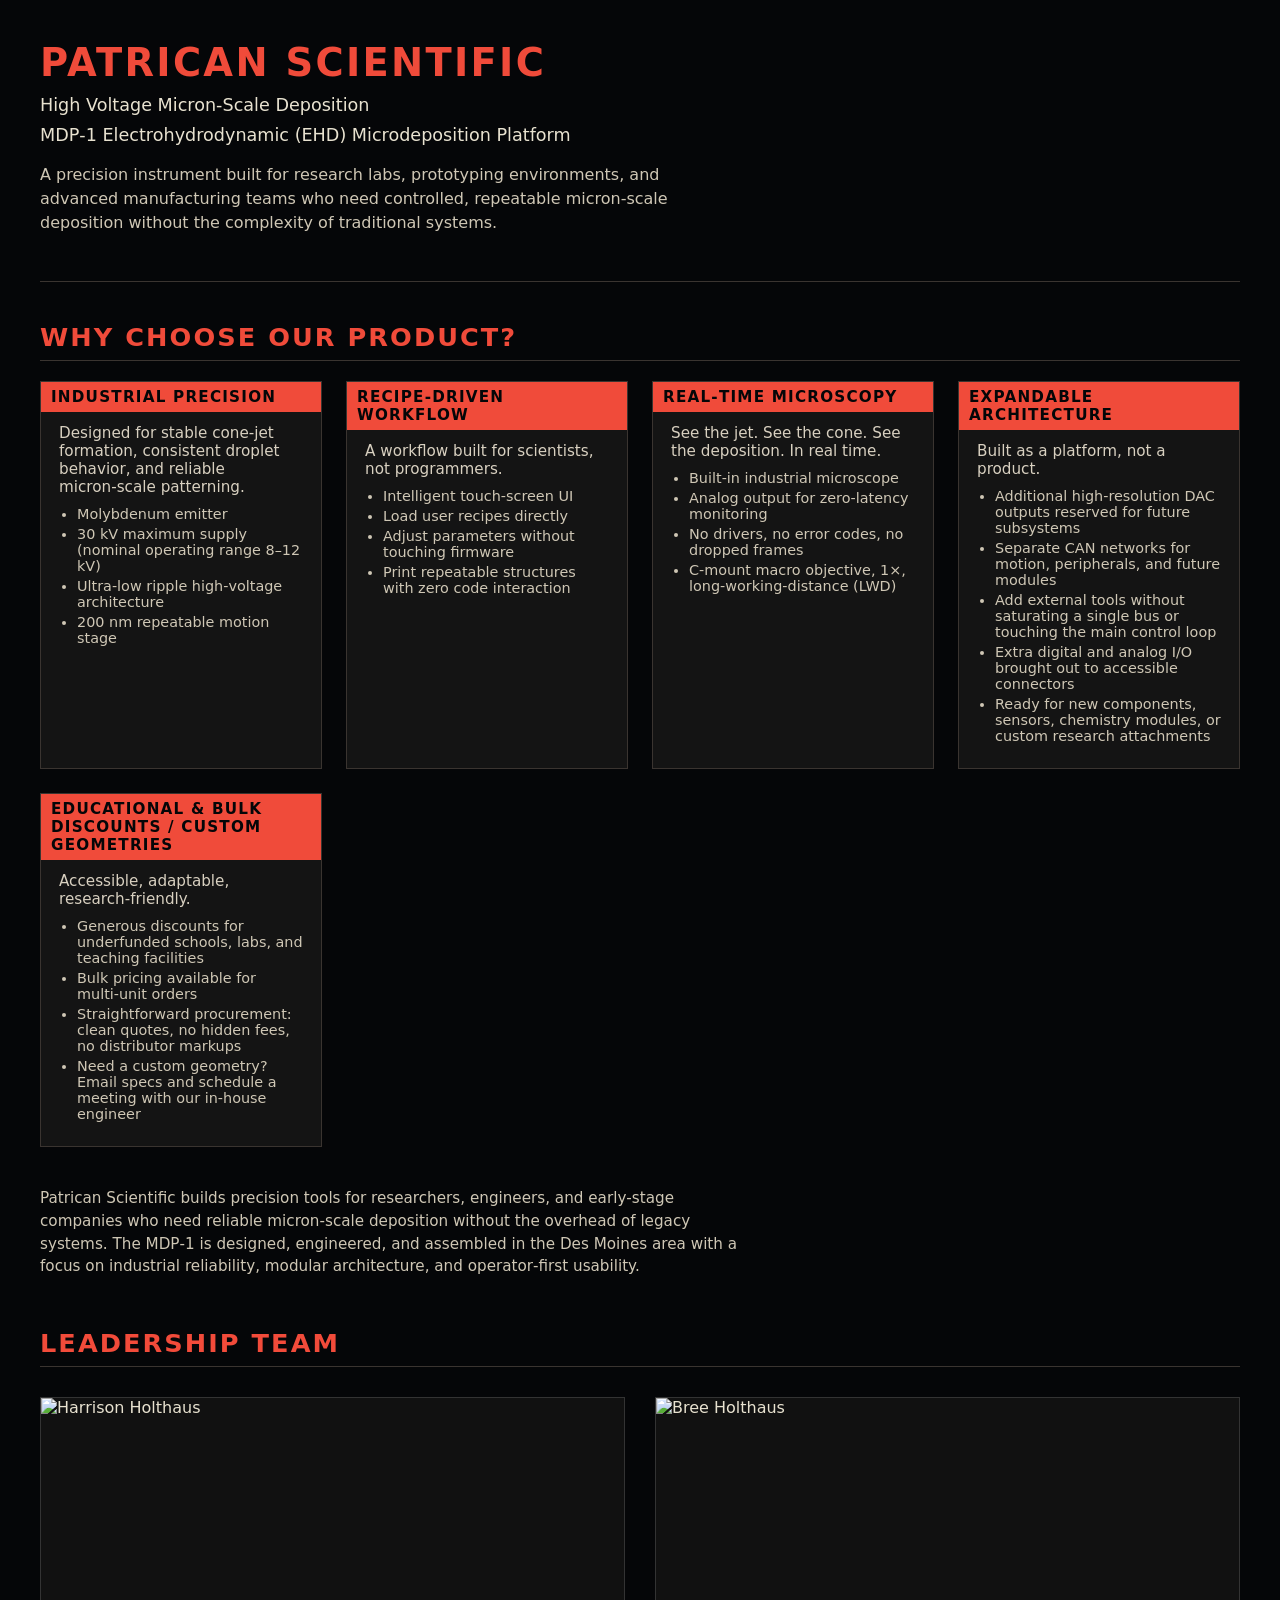
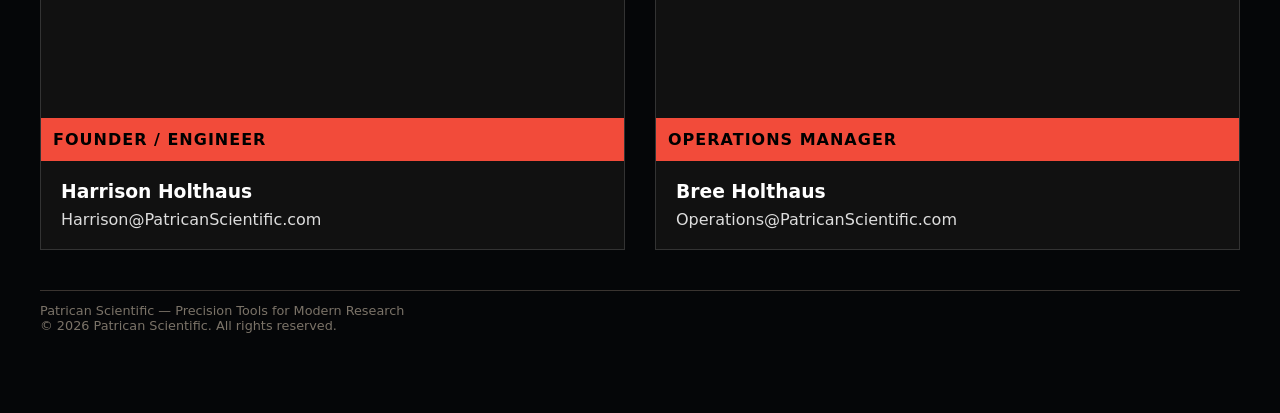
==== commit a96dadf5: "Replace contact strip with leadership team section" ====
--- a/index.html
+++ b/index.html
@@ -237,16 +237,118 @@
       </p>
     </section>
 
-    <!-- CONTACT STRIP -->
-    <section class="contact-strip">
-      <div class="contact-text">
-        <h2>Ready to make the call?</h2>
-        <p>Don’t be shy.</p>
-      </div>
-      <div class="contact-box">
-        Monday – Saturday, 10am – 10pm<br>
-        (515) 971‑6142<br>
-        Harrison@PatricanScientific.com
+    <!-- LEADERSHIP TEAM (replaces contact strip) -->
+    <section style="margin-top:50px;">
+      <h2 style="
+          color:#f24b3a;
+          font-size:1.6rem;
+          text-transform:uppercase;
+          letter-spacing:0.08em;
+          border-bottom:1px solid #3a3430;
+          padding-bottom:8px;
+          margin-bottom:30px;
+      ">
+          Leadership Team
+      </h2>
+
+      <div style="
+          display:flex;
+          flex-wrap:wrap;
+          gap:30px;
+      ">
+
+          <!-- Harrison -->
+          <div style="
+              flex:1;
+              min-width:320px;
+              background:#111;
+              border:1px solid #333;
+          ">
+              <img src="images/harrison.jpg"
+                   alt="Harrison Holthaus"
+                   style="
+                       width:100%;
+                       height:320px;
+                       object-fit:cover;
+                       display:block;
+                   ">
+
+              <div style="
+                  background:#f24b3a;
+                  color:#000;
+                  padding:12px;
+                  font-weight:bold;
+                  text-transform:uppercase;
+                  letter-spacing:1px;
+              ">
+                  Founder / Engineer
+              </div>
+
+              <div style="padding:20px;">
+                  <h3 style="
+                      color:white;
+                      margin-top:0;
+                      margin-bottom:8px;
+                  ">
+                      Harrison Holthaus
+                  </h3>
+
+                  <a href="mailto:Harrison@patricanscientific.com"
+                     style="
+                         color:#ddd;
+                         text-decoration:none;
+                     ">
+                      Harrison@PatricanScientific.com
+                  </a>
+              </div>
+          </div>
+
+          <!-- Bree -->
+          <div style="
+              flex:1;
+              min-width:320px;
+              background:#111;
+              border:1px solid #333;
+          ">
+              <img src="images/bree.jpg"
+                   alt="Bree Holthaus"
+                   style="
+                       width:100%;
+                       height:320px;
+                       object-fit:cover;
+                       display:block;
+                   ">
+
+              <div style="
+                  background:#f24b3a;
+                  color:#000;
+                  padding:12px;
+                  font-weight:bold;
+                  text-transform:uppercase;
+                  letter-spacing:1px;
+              ">
+                  Operations Manager
+              </div>
+
+              <div style="padding:20px;">
+                  <h3 style="
+                      color:white;
+                      margin-top:0;
+                      margin-bottom:8px;
+                  ">
+                      Bree Holthaus
+                  </h3>
+
+                  <a href="mailto:Operations@patricanscientific.com"
+                     style="
+                         color:#ddd;
+                         text-decoration:none;
+                     ">
+                      Operations@PatricanScientific.com
+                  </a>
+              </div>
+          </div>
+
       </div>
     </section>
 
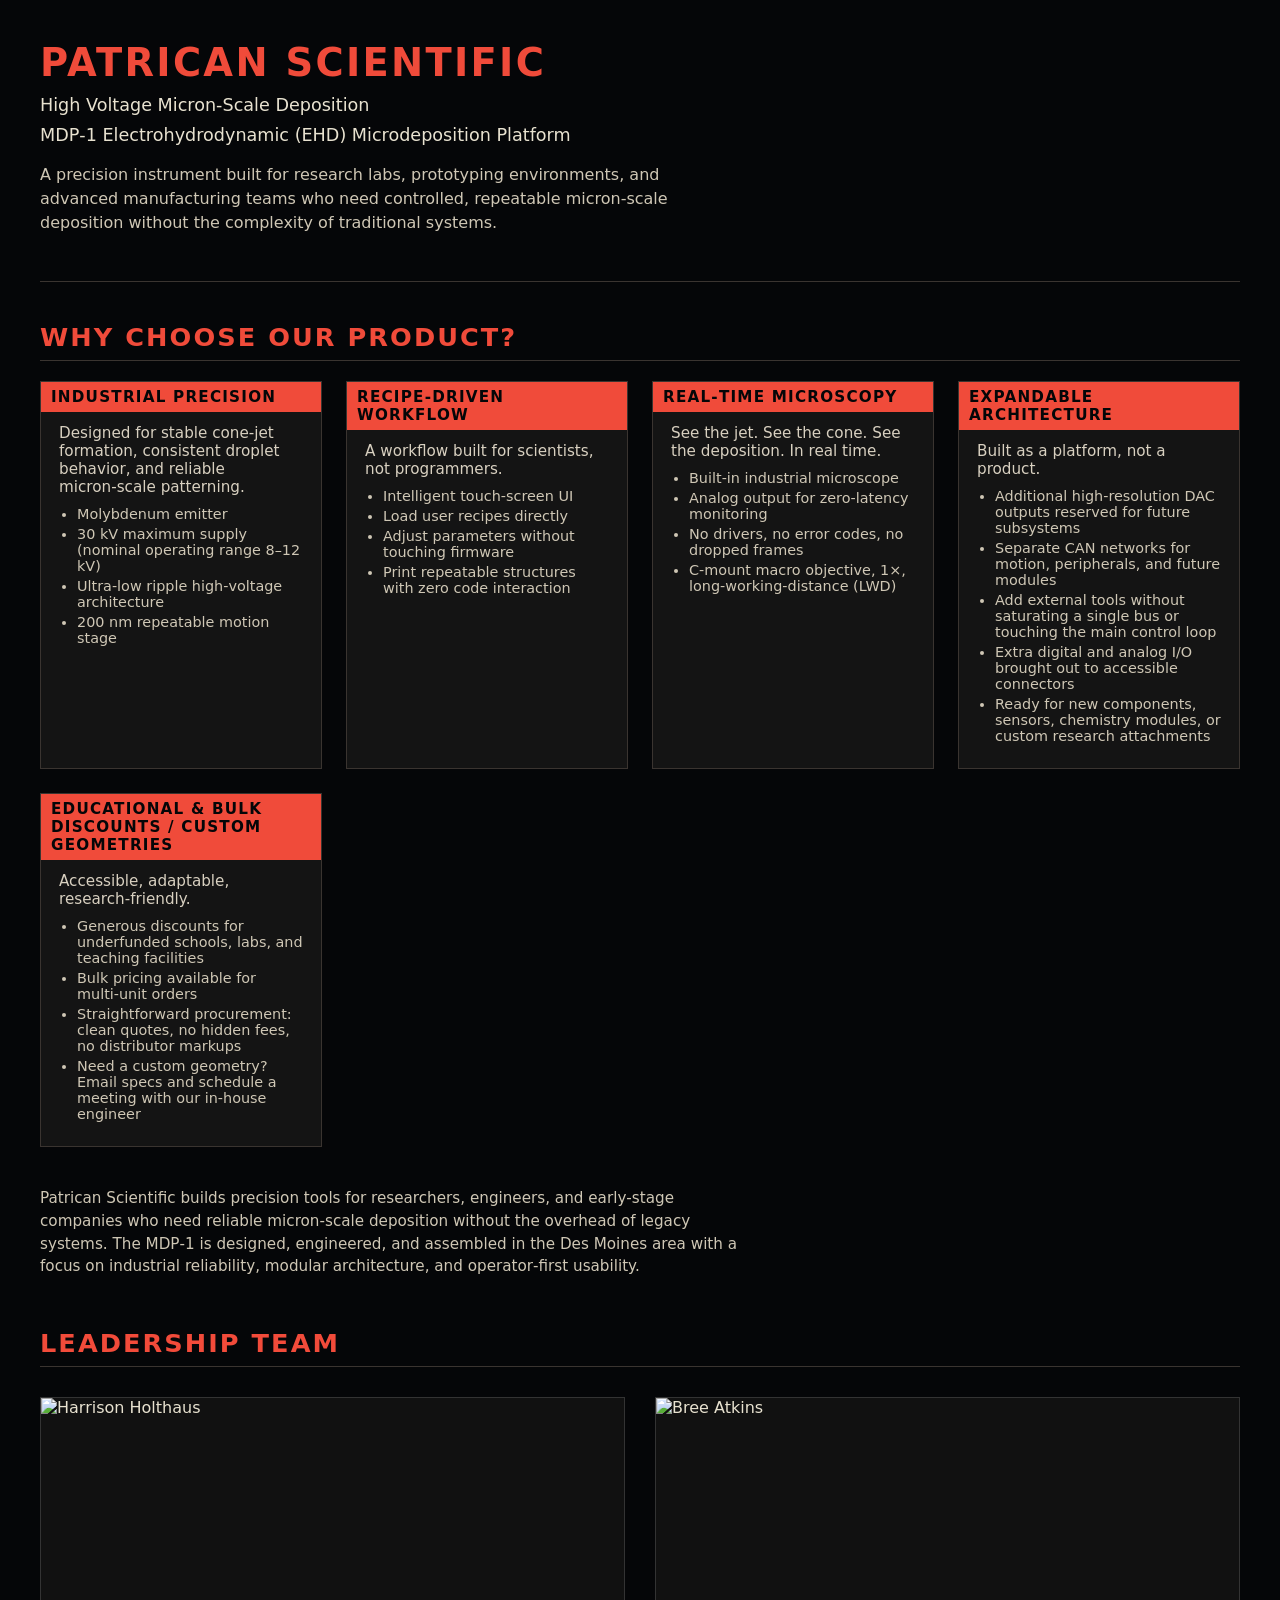
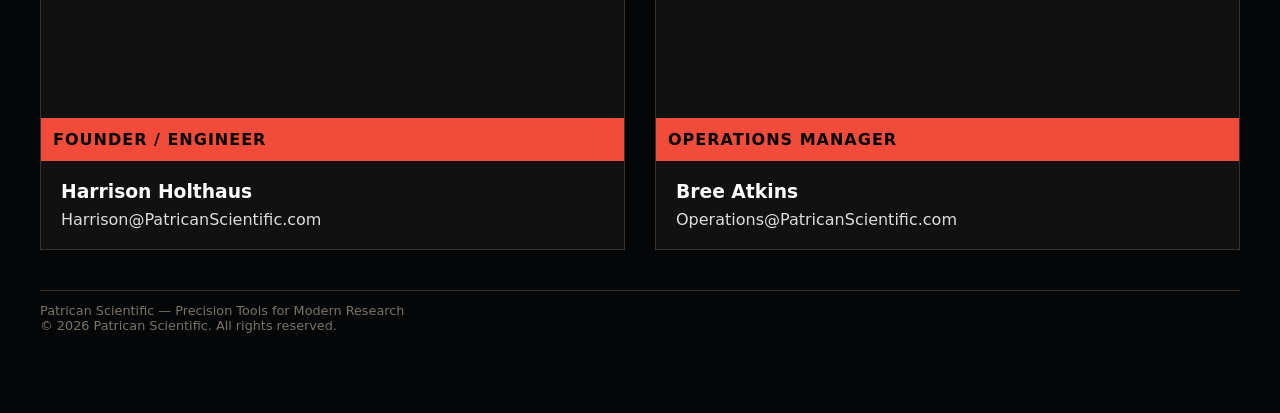
==== commit 5fe41202: "Update Bree's name to Bree Atkins" ====
--- a/index.html
+++ b/index.html
@@ -311,7 +311,7 @@
               border:1px solid #333;
           ">
               <img src="images/bree.jpg"
-                   alt="Bree Holthaus"
+                   alt="Bree Atkins"
                    style="
                        width:100%;
                        height:320px;
@@ -336,7 +336,7 @@
                       margin-top:0;
                       margin-bottom:8px;
                   ">
-                      Bree Holthaus
+                      Bree Atkins
                   </h3>
 
                   <a href="mailto:Operations@patricanscientific.com"
